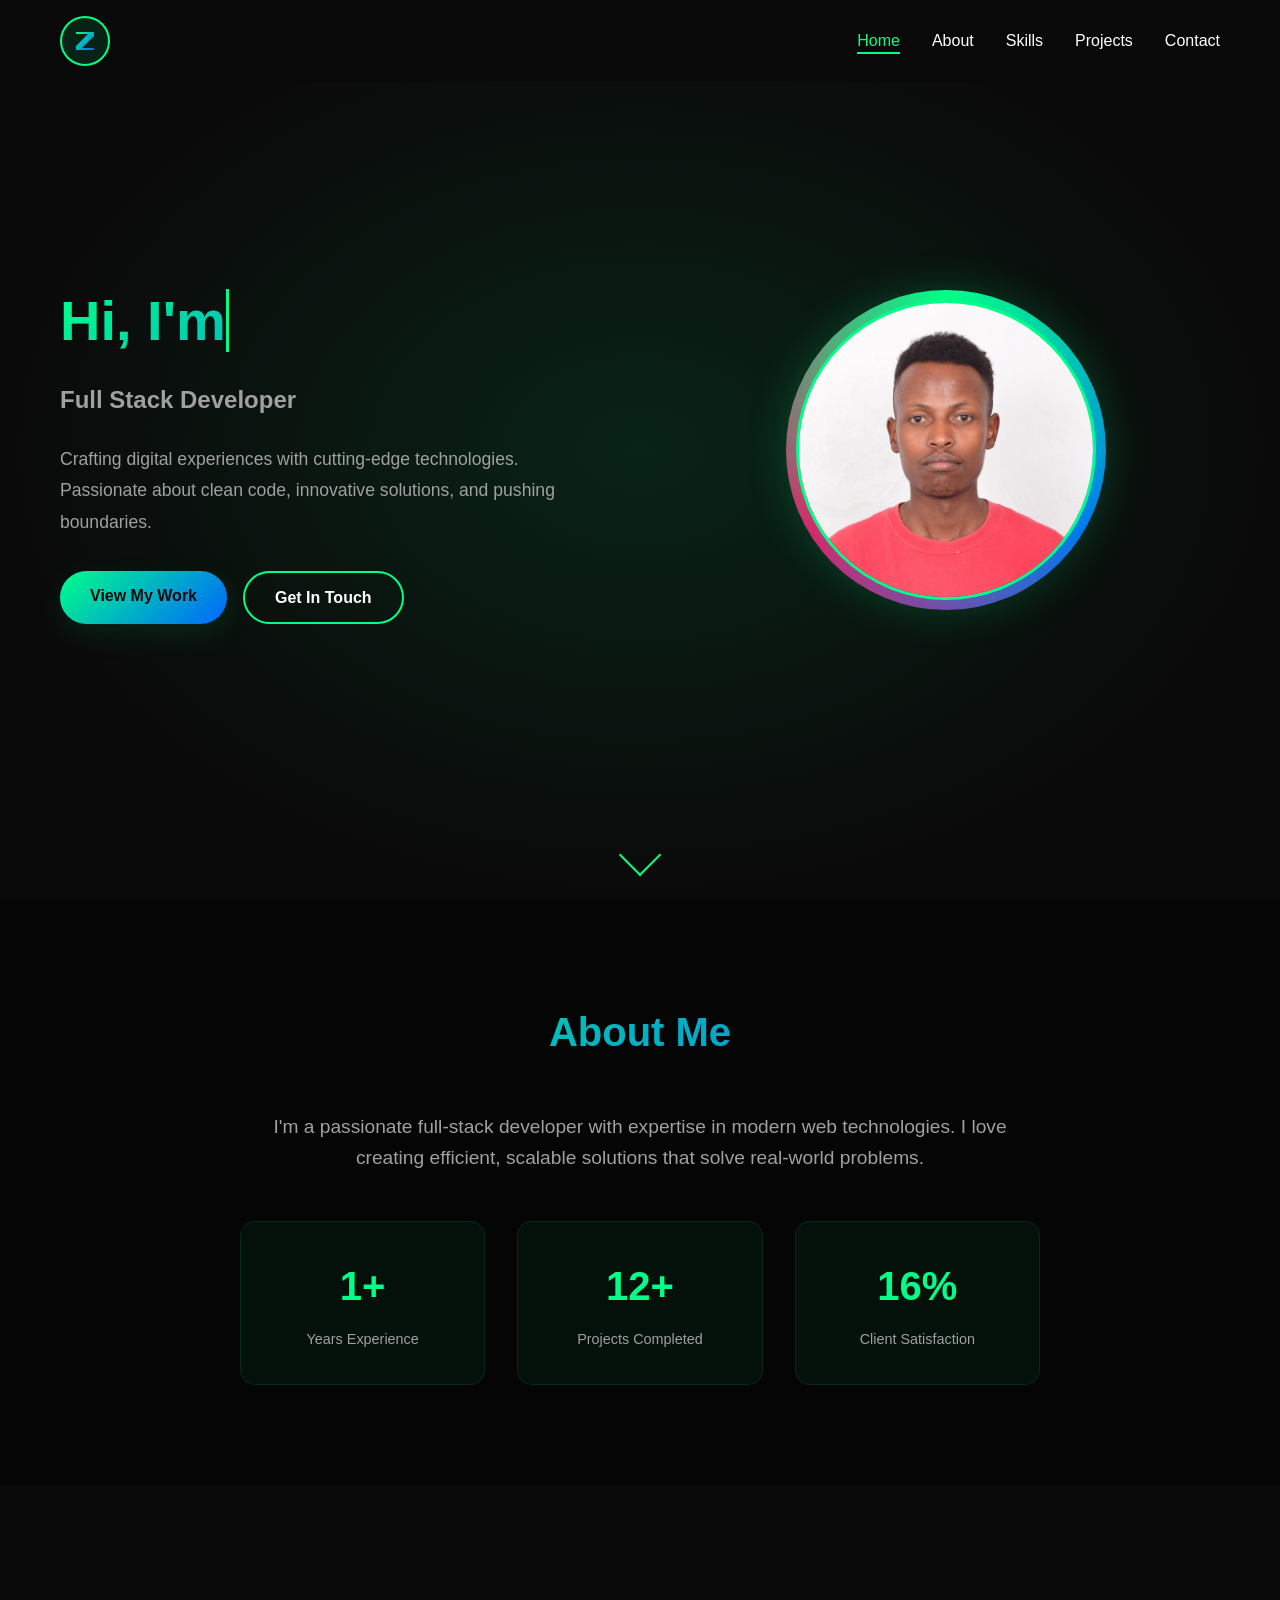
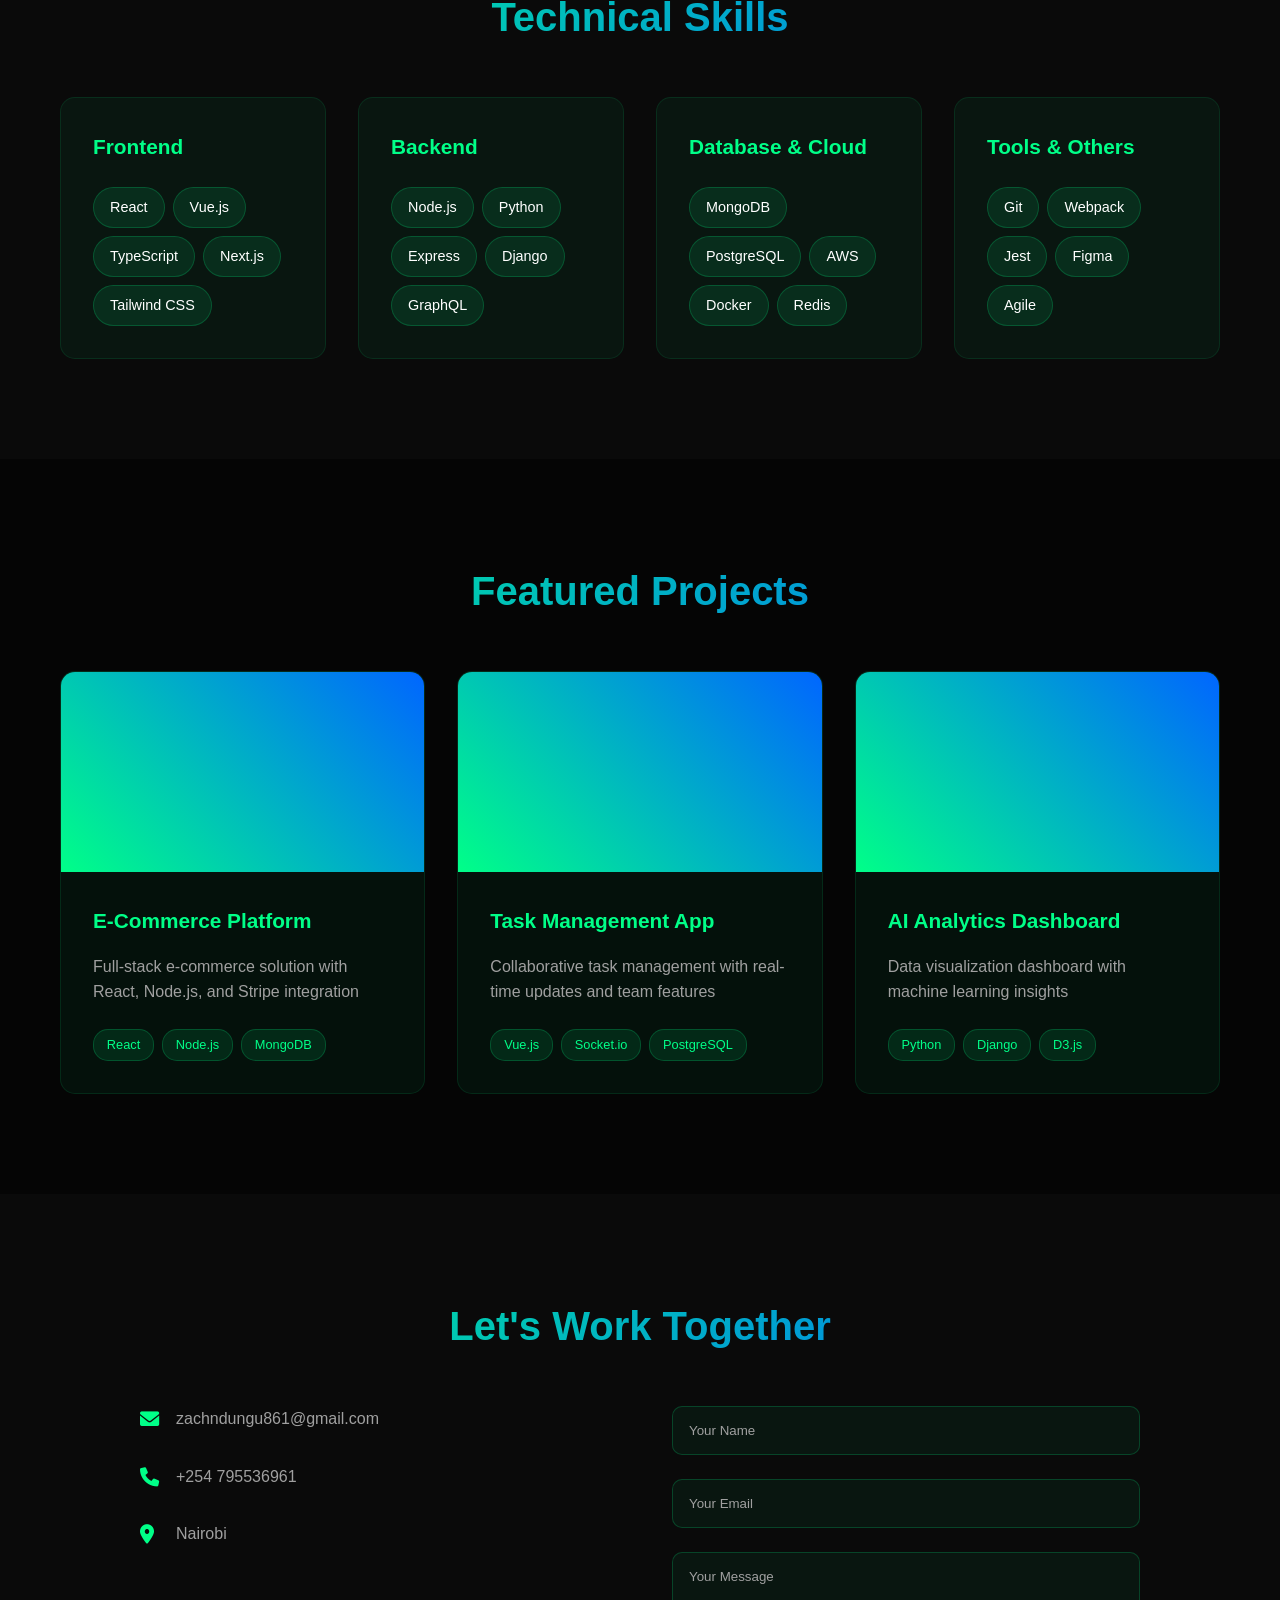
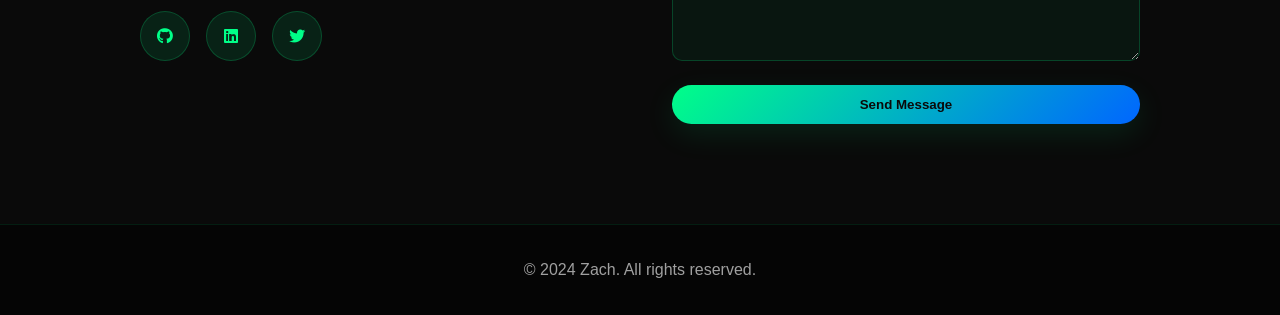
==== index.html @ 0004f761 "modified files" ====
<!DOCTYPE html>
<html lang="en">
<head>
    <meta charset="UTF-8">
    <meta name="viewport" content="width=device-width, initial-scale=1.0">
    <title>Zach - Full Stack Developer</title>
    <link rel="stylesheet" href="style.css">
    <link href="https://cdnjs.cloudflare.com/ajax/libs/font-awesome/6.0.0/css/all.min.css" rel="stylesheet">
</head>
<body>
    <nav class="navbar">
        <div class="nav-container">
            <div class="nav-logo">
                <div class="z-logo">
                    <svg width="24" height="24" viewBox="0 0 24 24" fill="none">
                        <path d="M3 3h18v4L9 19h12v2H3v-4l12-12H3V3z" fill="url(#gradient)"/>
                        <defs>
                            <linearGradient id="gradient" x1="0%" y1="0%" x2="100%" y2="100%">
                                <stop offset="0%" stop-color="#00ff88"/>
                                <stop offset="100%" stop-color="#0066ff"/>
                            </linearGradient>
                        </defs>
                    </svg>
                </div>
            </div>
            <ul class="nav-menu">
                <li><a href="#home" class="nav-link">Home</a></li>
                <li><a href="#about" class="nav-link">About</a></li>
                <li><a href="#skills" class="nav-link">Skills</a></li>
                <li><a href="#projects" class="nav-link">Projects</a></li>
                <li><a href="#contact" class="nav-link">Contact</a></li>
            </ul>
            <div class="hamburger">
                <span></span>
                <span></span>
                <span></span>
            </div>
        </div>
    </nav>

    <section id="home" class="hero">
        <div class="hero-container">
            <div class="hero-content">
                <div class="hero-text">
                    <h1 class="hero-title">
                        <span class="typing-text">Hi, I'm Zach</span>
                    </h1>
                    <h2 class="hero-subtitle">Full Stack Developer</h2>
                    <p class="hero-description">
                        Crafting digital experiences with cutting-edge technologies. 
                        Passionate about clean code, innovative solutions, and pushing boundaries.
                    </p>
                    <div class="hero-buttons">
                        <a href="#projects" class="btn btn-primary">View My Work</a>
                        <a href="#contact" class="btn btn-secondary">Get In Touch</a>
                    </div>
                </div>
                <div class="hero-image">
                    <div class="image-container">
                        <img src="45606bc1-32b1-4fbd-8a20-4f6b3a2e52c5.jpeg" alt="Zach - Developer" class="profile-img">
                        <div class="image-overlay"></div>
                    </div>
                </div>
            </div>
        </div>
        <div class="scroll-indicator">
            <div class="scroll-arrow"></div>
        </div>
    </section>

    <section id="about" class="about">
        <div class="container">
            <h2 class="section-title">About Me</h2>
            <div class="about-content">
                <div class="about-text">
                    <p>I'm a passionate full-stack developer with expertise in modern web technologies. I love creating efficient, scalable solutions that solve real-world problems.</p>
                    <div class="stats">
                        <div class="stat">
                            <span class="stat-number">3+</span>
                            <span class="stat-label">Years Experience</span>
                        </div>
                        <div class="stat">
                            <span class="stat-number">50+</span>
                            <span class="stat-label">Projects Completed</span>
                        </div>
                        <div class="stat">
                            <span class="stat-number">100%</span>
                            <span class="stat-label">Client Satisfaction</span>
                        </div>
                    </div>
                </div>
            </div>
        </div>
    </section>

    <section id="skills" class="skills">
        <div class="container">
            <h2 class="section-title">Technical Skills</h2>
            <div class="skills-grid">
                <div class="skill-category">
                    <h3>Frontend</h3>
                    <div class="skill-items">
                        <span class="skill-item">React</span>
                        <span class="skill-item">Vue.js</span>
                        <span class="skill-item">TypeScript</span>
                        <span class="skill-item">Next.js</span>
                        <span class="skill-item">Tailwind CSS</span>
                    </div>
                </div>
                <div class="skill-category">
                    <h3>Backend</h3>
                    <div class="skill-items">
                        <span class="skill-item">Node.js</span>
                        <span class="skill-item">Python</span>
                        <span class="skill-item">Express</span>
                        <span class="skill-item">Django</span>
                        <span class="skill-item">GraphQL</span>
                    </div>
                </div>
                <div class="skill-category">
                    <h3>Database & Cloud</h3>
                    <div class="skill-items">
                        <span class="skill-item">MongoDB</span>
                        <span class="skill-item">PostgreSQL</span>
                        <span class="skill-item">AWS</span>
                        <span class="skill-item">Docker</span>
                        <span class="skill-item">Redis</span>
                    </div>
                </div>
                <div class="skill-category">
                    <h3>Tools & Others</h3>
                    <div class="skill-items">
                        <span class="skill-item">Git</span>
                        <span class="skill-item">Webpack</span>
                        <span class="skill-item">Jest</span>
                        <span class="skill-item">Figma</span>
                        <span class="skill-item">Agile</span>
                    </div>
                </div>
            </div>
        </div>
    </section>

    <section id="projects" class="projects">
        <div class="container">
            <h2 class="section-title">Featured Projects</h2>
            <div class="projects-grid">
                <div class="project-card">
                    <div class="project-image">
                        <div class="project-overlay">
                            <div class="project-links">
                                <a href="#" class="project-link"><i class="fab fa-github"></i></a>
                                <a href="#" class="project-link"><i class="fas fa-external-link-alt"></i></a>
                            </div>
                        </div>
                    </div>
                    <div class="project-content">
                        <h3>E-Commerce Platform</h3>
                        <p>Full-stack e-commerce solution with React, Node.js, and Stripe integration</p>
                        <div class="project-tech">
                            <span>React</span>
                            <span>Node.js</span>
                            <span>MongoDB</span>
                        </div>
                    </div>
                </div>
                <div class="project-card">
                    <div class="project-image">
                        <div class="project-overlay">
                            <div class="project-links">
                                <a href="#" class="project-link"><i class="fab fa-github"></i></a>
                                <a href="#" class="project-link"><i class="fas fa-external-link-alt"></i></a>
                            </div>
                        </div>
                    </div>
                    <div class="project-content">
                        <h3>Task Management App</h3>
                        <p>Collaborative task management with real-time updates and team features</p>
                        <div class="project-tech">
                            <span>Vue.js</span>
                            <span>Socket.io</span>
                            <span>PostgreSQL</span>
                        </div>
                    </div>
                </div>
                <div class="project-card">
                    <div class="project-image">
                        <div class="project-overlay">
                            <div class="project-links">
                                <a href="#" class="project-link"><i class="fab fa-github"></i></a>
                                <a href="#" class="project-link"><i class="fas fa-external-link-alt"></i></a>
                            </div>
                        </div>
                    </div>
                    <div class="project-content">
                        <h3>AI Analytics Dashboard</h3>
                        <p>Data visualization dashboard with machine learning insights</p>
                        <div class="project-tech">
                            <span>Python</span>
                            <span>Django</span>
                            <span>D3.js</span>
                        </div>
                    </div>
                </div>
            </div>
        </div>
    </section>

    <section id="contact" class="contact">
        <div class="container">
            <h2 class="section-title">Let's Work Together</h2>
            <div class="contact-content">
                <div class="contact-info">
                    <div class="contact-item">
                        <i class="fas fa-envelope"></i>
                        <span>zachndungu861@gmail.com</span>
                    </div>
                    <div class="contact-item">
                        <i class="fas fa-phone"></i>
                        <span>+254 795536961</span>
                    </div>
                    <div class="contact-item">
                        <i class="fas fa-map-marker-alt"></i>
                        <span>Nairobi</span>
                    </div>
                    <div class="social-links">
                        <a href="https://github.com/zak-dev-art" class="social-link"><i class="fab fa-github"></i></a>
                        <a href="https://www.linkedin.com/in/zach-ndung-u-24347b2ab/?trk=opento_sprofile_details" class="social-link"><i class="fab fa-linkedin"></i></a>
                        <a href="#" class="social-link"><i class="fab fa-twitter"></i></a>
                    </div>
                </div>
                <form class="contact-form">
                    <input type="text" placeholder="Your Name" required>
                    <input type="email" placeholder="Your Email" required>
                    <textarea placeholder="Your Message" rows="5" required></textarea>
                    <button type="submit" class="btn btn-primary">Send Message</button>
                </form>
            </div>
        </div>
    </section>

    <footer class="footer">
        <div class="container">
            <p>&copy; 2024 Zach. All rights reserved.</p>
        </div>
    </footer>

    <script src="script.js"></script>
</body>
</html>
---- style.css ----
* {
    margin: 0;
    padding: 0;
    box-sizing: border-box;
}

:root {
    --primary-color: #00ff88;
    --secondary-color: #0066ff;
    --accent-color: #ff0066;
    --bg-dark: #0a0a0a;
    --bg-darker: #050505;
    --text-light: #ffffff;
    --text-gray: #a0a0a0;
    --gradient: linear-gradient(135deg, var(--primary-color), var(--secondary-color));
    --shadow: 0 10px 30px rgba(0, 255, 136, 0.1);
}

body {
    font-family: 'Segoe UI', Tahoma, Geneva, Verdana, sans-serif;
    background: var(--bg-dark);
    color: var(--text-light);
    line-height: 1.6;
    overflow-x: hidden;
}

.container {
    max-width: 1200px;
    margin: 0 auto;
    padding: 0 20px;
}

/* Navigation */
.navbar {
    position: fixed;
    top: 0;
    width: 100%;
    background: rgba(10, 10, 10, 0.95);
    backdrop-filter: blur(10px);
    z-index: 1000;
    padding: 1rem 0;
    transition: all 0.3s ease;
}

.nav-container {
    max-width: 1200px;
    margin: 0 auto;
    padding: 0 20px;
    display: flex;
    justify-content: space-between;
    align-items: center;
}

.logo-text {
    font-size: 1.5rem;
    font-weight: bold;
    background: var(--gradient);
    -webkit-background-clip: text;
    -webkit-text-fill-color: transparent;
    background-clip: text;
}

/* Z Logo Design */
.z-logo {
    width: 50px;
    height: 50px;
    position: relative;
    cursor: pointer;
    transition: transform 0.3s ease;
    border: 2px solid var(--primary-color);
    border-radius: 50%;
    display: flex;
    align-items: center;
    justify-content: center;
    background: rgba(0, 255, 136, 0.1);
}

.z-logo:hover {
    transform: scale(1.1);
    box-shadow: 0 0 20px rgba(0, 255, 136, 0.4);
}

@keyframes glow {
    from {
        box-shadow: 0 0 20px rgba(0, 255, 136, 0.3);
    }
    to {
        box-shadow: 0 0 30px rgba(0, 255, 136, 0.6), 0 0 40px rgba(0, 102, 255, 0.3);
    }
}

.nav-menu {
    display: flex;
    list-style: none;
    gap: 2rem;
}

.nav-link {
    color: var(--text-light);
    text-decoration: none;
    transition: color 0.3s ease;
    position: relative;
}

.nav-link:hover {
    color: var(--primary-color);
}

.nav-link::after {
    content: '';
    position: absolute;
    bottom: -5px;
    left: 0;
    width: 0;
    height: 2px;
    background: var(--primary-color);
    transition: width 0.3s ease;
}

.nav-link:hover::after {
    width: 100%;
}

.hamburger {
    display: none;
    flex-direction: column;
    cursor: pointer;
}

.hamburger span {
    width: 25px;
    height: 3px;
    background: var(--text-light);
    margin: 3px 0;
    transition: 0.3s;
}

/* Hero Section */
.hero {
    min-height: 100vh;
    display: flex;
    align-items: center;
    position: relative;
    background: radial-gradient(ellipse at center, rgba(0, 255, 136, 0.1) 0%, transparent 70%);
}

.hero-container {
    max-width: 1200px;
    margin: 0 auto;
    padding: 0 20px;
    width: 100%;
}

.hero-content {
    display: grid;
    grid-template-columns: 1fr 1fr;
    gap: 4rem;
    align-items: center;
}

.hero-title {
    font-size: 3.5rem;
    font-weight: 700;
    margin-bottom: 1rem;
    background: var(--gradient);
    -webkit-background-clip: text;
    -webkit-text-fill-color: transparent;
    background-clip: text;
}

.hero-subtitle {
    font-size: 1.5rem;
    color: var(--text-gray);
    margin-bottom: 1.5rem;
}

.hero-description {
    font-size: 1.1rem;
    color: var(--text-gray);
    margin-bottom: 2rem;
    line-height: 1.8;
}

.hero-buttons {
    display: flex;
    gap: 1rem;
}

.btn {
    padding: 12px 30px;
    border: none;
    border-radius: 50px;
    text-decoration: none;
    font-weight: 600;
    transition: all 0.3s ease;
    cursor: pointer;
    display: inline-block;
}

.btn-primary {
    background: var(--gradient);
    color: var(--bg-dark);
    box-shadow: var(--shadow);
}

.btn-primary:hover {
    transform: translateY(-2px);
    box-shadow: 0 15px 40px rgba(0, 255, 136, 0.2);
}

.btn-secondary {
    background: transparent;
    color: var(--text-light);
    border: 2px solid var(--primary-color);
}

.btn-secondary:hover {
    background: var(--primary-color);
    color: var(--bg-dark);
}

.hero-image {
    display: flex;
    justify-content: center;
}

.image-container {
    position: relative;
    width: 300px;
    height: 300px;
}

.profile-img {
    width: 100%;
    height: 100%;
    border-radius: 50%;
    object-fit: cover;
    border: 3px solid var(--primary-color);
    box-shadow: 0 0 50px rgba(0, 255, 136, 0.3);
    animation: float 6s ease-in-out infinite;
}

.image-overlay {
    position: absolute;
    top: -10px;
    left: -10px;
    right: -10px;
    bottom: -10px;
    border-radius: 50%;
    background: conic-gradient(var(--primary-color), var(--secondary-color), var(--accent-color), var(--primary-color));
    z-index: -1;
    animation: rotate 10s linear infinite;
}

@keyframes float {
    0%, 100% { transform: translateY(0px); }
    50% { transform: translateY(-20px); }
}

@keyframes rotate {
    0% { transform: rotate(0deg); }
    100% { transform: rotate(360deg); }
}

.scroll-indicator {
    position: absolute;
    bottom: 30px;
    left: 50%;
    transform: translateX(-50%);
}

.scroll-arrow {
    width: 30px;
    height: 30px;
    border: 2px solid var(--primary-color);
    border-top: none;
    border-right: none;
    transform: rotate(-45deg);
    animation: bounce 2s infinite;
}

@keyframes bounce {
    0%, 20%, 50%, 80%, 100% { transform: translateY(0) rotate(-45deg); }
    40% { transform: translateY(-10px) rotate(-45deg); }
    60% { transform: translateY(-5px) rotate(-45deg); }
}

/* Sections */
section {
    padding: 100px 0;
}

.section-title {
    font-size: 2.5rem;
    text-align: center;
    margin-bottom: 3rem;
    background: var(--gradient);
    -webkit-background-clip: text;
    -webkit-text-fill-color: transparent;
    background-clip: text;
}

/* About Section */
.about {
    background: var(--bg-darker);
}

.about-text {
    max-width: 800px;
    margin: 0 auto;
    text-align: center;
}

.about-text p {
    font-size: 1.2rem;
    color: var(--text-gray);
    margin-bottom: 3rem;
}

.stats {
    display: grid;
    grid-template-columns: repeat(3, 1fr);
    gap: 2rem;
    margin-top: 3rem;
}

.stat {
    text-align: center;
    padding: 2rem;
    background: rgba(0, 255, 136, 0.05);
    border-radius: 15px;
    border: 1px solid rgba(0, 255, 136, 0.1);
}

.stat-number {
    display: block;
    font-size: 2.5rem;
    font-weight: bold;
    color: var(--primary-color);
    margin-bottom: 0.5rem;
}

.stat-label {
    color: var(--text-gray);
    font-size: 0.9rem;
}

/* Skills Section */
.skills-grid {
    display: grid;
    grid-template-columns: repeat(auto-fit, minmax(250px, 1fr));
    gap: 2rem;
}

.skill-category {
    background: rgba(0, 255, 136, 0.05);
    padding: 2rem;
    border-radius: 15px;
    border: 1px solid rgba(0, 255, 136, 0.1);
    transition: transform 0.3s ease;
}

.skill-category:hover {
    transform: translateY(-5px);
}

.skill-category h3 {
    color: var(--primary-color);
    margin-bottom: 1.5rem;
    font-size: 1.3rem;
}

.skill-items {
    display: flex;
    flex-wrap: wrap;
    gap: 0.5rem;
}

.skill-item {
    background: rgba(0, 255, 136, 0.1);
    color: var(--text-light);
    padding: 0.5rem 1rem;
    border-radius: 25px;
    font-size: 0.9rem;
    border: 1px solid rgba(0, 255, 136, 0.2);
}

/* Projects Section */
.projects {
    background: var(--bg-darker);
}

.projects-grid {
    display: grid;
    grid-template-columns: repeat(auto-fit, minmax(350px, 1fr));
    gap: 2rem;
}

.project-card {
    background: rgba(0, 255, 136, 0.05);
    border-radius: 15px;
    overflow: hidden;
    border: 1px solid rgba(0, 255, 136, 0.1);
    transition: transform 0.3s ease;
}

.project-card:hover {
    transform: translateY(-10px);
}

.project-image {
    height: 200px;
    background: linear-gradient(45deg, var(--primary-color), var(--secondary-color));
    position: relative;
    overflow: hidden;
}

.project-overlay {
    position: absolute;
    top: 0;
    left: 0;
    right: 0;
    bottom: 0;
    background: rgba(0, 0, 0, 0.8);
    display: flex;
    align-items: center;
    justify-content: center;
    opacity: 0;
    transition: opacity 0.3s ease;
}

.project-card:hover .project-overlay {
    opacity: 1;
}

.project-links {
    display: flex;
    gap: 1rem;
}

.project-link {
    width: 50px;
    height: 50px;
    background: var(--primary-color);
    color: var(--bg-dark);
    display: flex;
    align-items: center;
    justify-content: center;
    border-radius: 50%;
    text-decoration: none;
    transition: transform 0.3s ease;
}

.project-link:hover {
    transform: scale(1.1);
}

.project-content {
    padding: 2rem;
}

.project-content h3 {
    color: var(--primary-color);
    margin-bottom: 1rem;
    font-size: 1.3rem;
}

.project-content p {
    color: var(--text-gray);
    margin-bottom: 1.5rem;
}

.project-tech {
    display: flex;
    flex-wrap: wrap;
    gap: 0.5rem;
}

.project-tech span {
    background: rgba(0, 255, 136, 0.1);
    color: var(--primary-color);
    padding: 0.3rem 0.8rem;
    border-radius: 15px;
    font-size: 0.8rem;
    border: 1px solid rgba(0, 255, 136, 0.2);
}

/* Contact Section */
.contact-content {
    display: grid;
    grid-template-columns: 1fr 1fr;
    gap: 4rem;
    max-width: 1000px;
    margin: 0 auto;
}

.contact-info {
    display: flex;
    flex-direction: column;
    gap: 2rem;
}

.contact-item {
    display: flex;
    align-items: center;
    gap: 1rem;
    color: var(--text-gray);
}

.contact-item i {
    color: var(--primary-color);
    font-size: 1.2rem;
    width: 20px;
}

.social-links {
    display: flex;
    gap: 1rem;
    margin-top: 2rem;
}

.social-link {
    width: 50px;
    height: 50px;
    background: rgba(0, 255, 136, 0.1);
    color: var(--primary-color);
    display: flex;
    align-items: center;
    justify-content: center;
    border-radius: 50%;
    text-decoration: none;
    border: 1px solid rgba(0, 255, 136, 0.2);
    transition: all 0.3s ease;
}

.social-link:hover {
    background: var(--primary-color);
    color: var(--bg-dark);
    transform: translateY(-3px);
}

.contact-form {
    display: flex;
    flex-direction: column;
    gap: 1.5rem;
}

.contact-form input,
.contact-form textarea {
    background: rgba(0, 255, 136, 0.05);
    border: 1px solid rgba(0, 255, 136, 0.2);
    border-radius: 10px;
    padding: 1rem;
    color: var(--text-light);
    font-family: inherit;
    resize: vertical;
}

.contact-form input:focus,
.contact-form textarea:focus {
    outline: none;
    border-color: var(--primary-color);
    box-shadow: 0 0 10px rgba(0, 255, 136, 0.2);
}

.contact-form input::placeholder,
.contact-form textarea::placeholder {
    color: var(--text-gray);
}

/* Footer */
.footer {
    background: var(--bg-darker);
    padding: 2rem 0;
    text-align: center;
    color: var(--text-gray);
    border-top: 1px solid rgba(0, 255, 136, 0.1);
}

/* Responsive Design */
@media (max-width: 768px) {
    .hamburger {
        display: flex;
    }
    
    .nav-menu {
        position: fixed;
        left: -100%;
        top: 70px;
        flex-direction: column;
        background: var(--bg-dark);
        width: 100%;
        text-align: center;
        transition: 0.3s;
        padding: 2rem 0;
    }
    
    .nav-menu.active {
        left: 0;
    }
    
    .hero-content {
        grid-template-columns: 1fr;
        text-align: center;
        gap: 2rem;
    }
    
    .hero-title {
        font-size: 2.5rem;
    }
    
    .stats {
        grid-template-columns: 1fr;
    }
    
    .skills-grid {
        grid-template-columns: 1fr;
    }
    
    .projects-grid {
        grid-template-columns: 1fr;
    }
    
    .contact-content {
        grid-template-columns: 1fr;
        gap: 2rem;
    }
    
    .hero-buttons {
        flex-direction: column;
        align-items: center;
    }
}

@media (max-width: 480px) {
    .hero-title {
        font-size: 2rem;
    }
    
    .section-title {
        font-size: 2rem;
    }
    
    .image-container {
        width: 250px;
        height: 250px;
    }
}
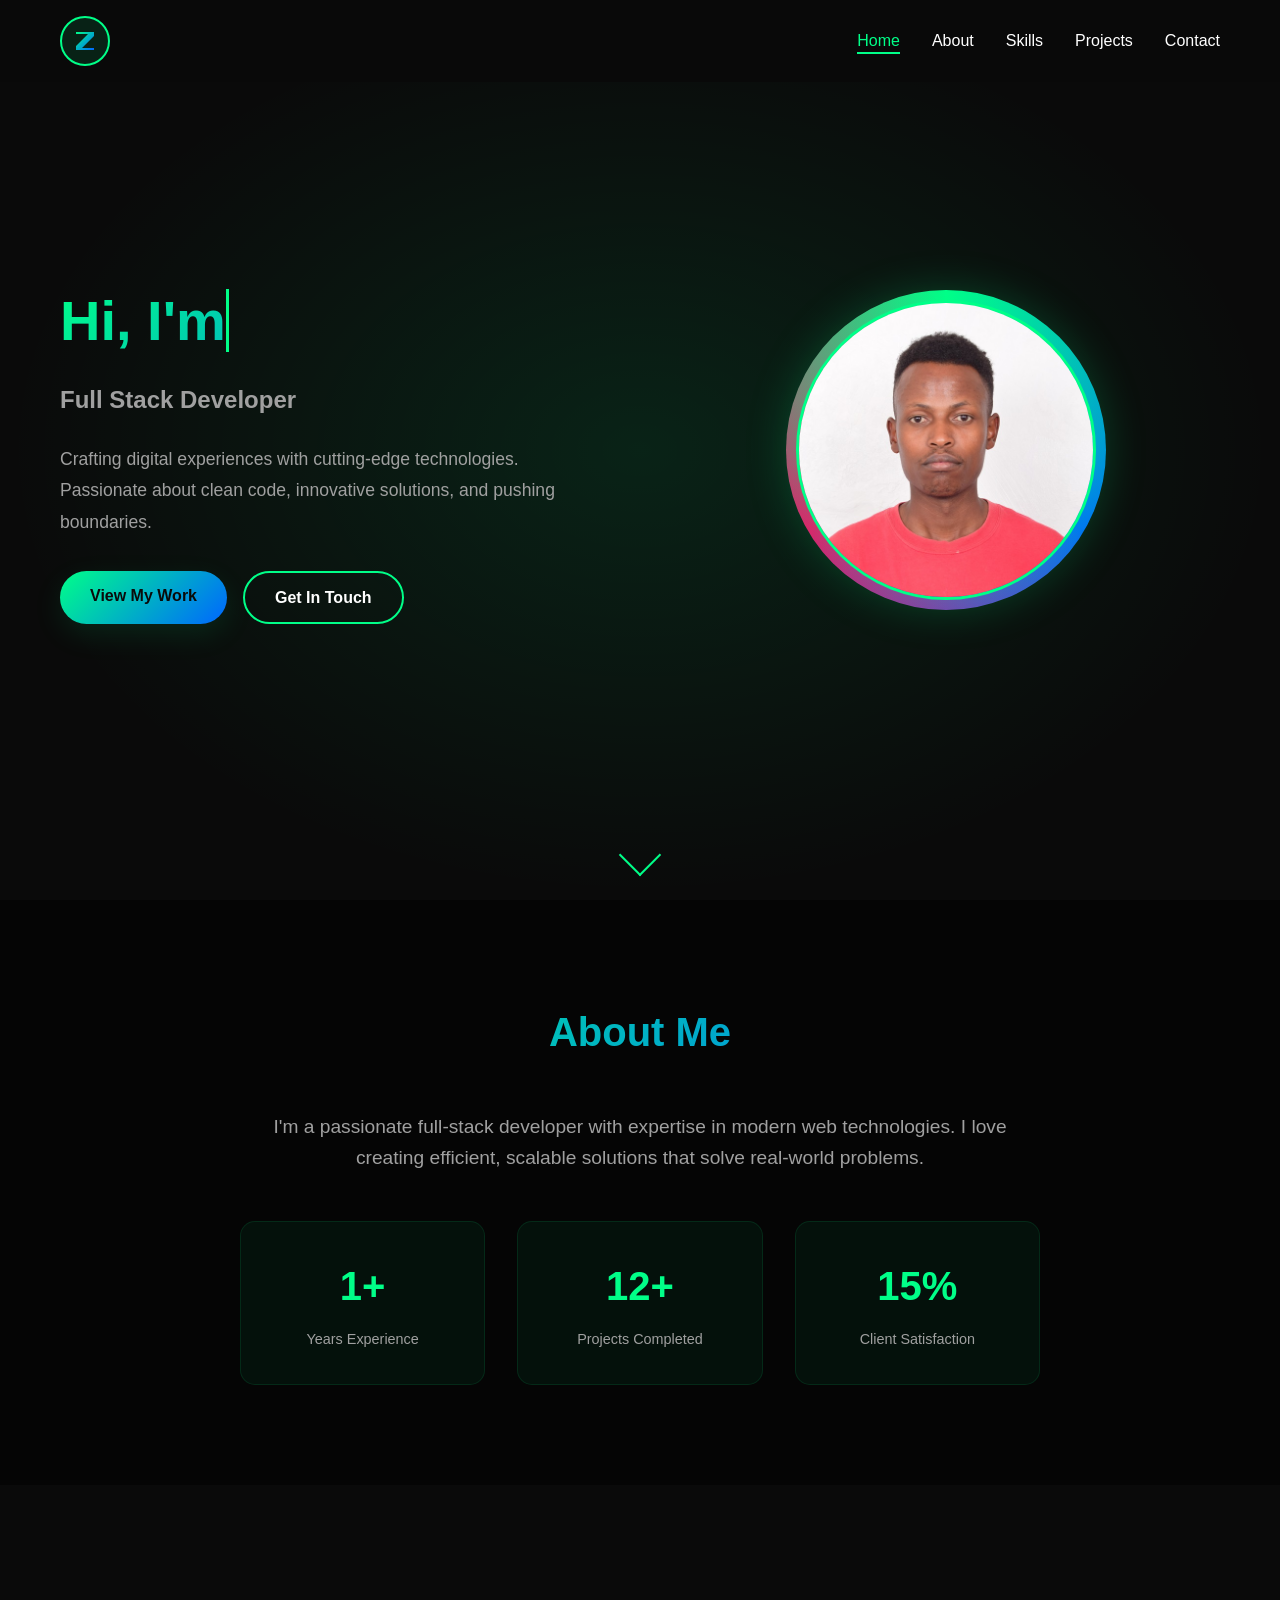
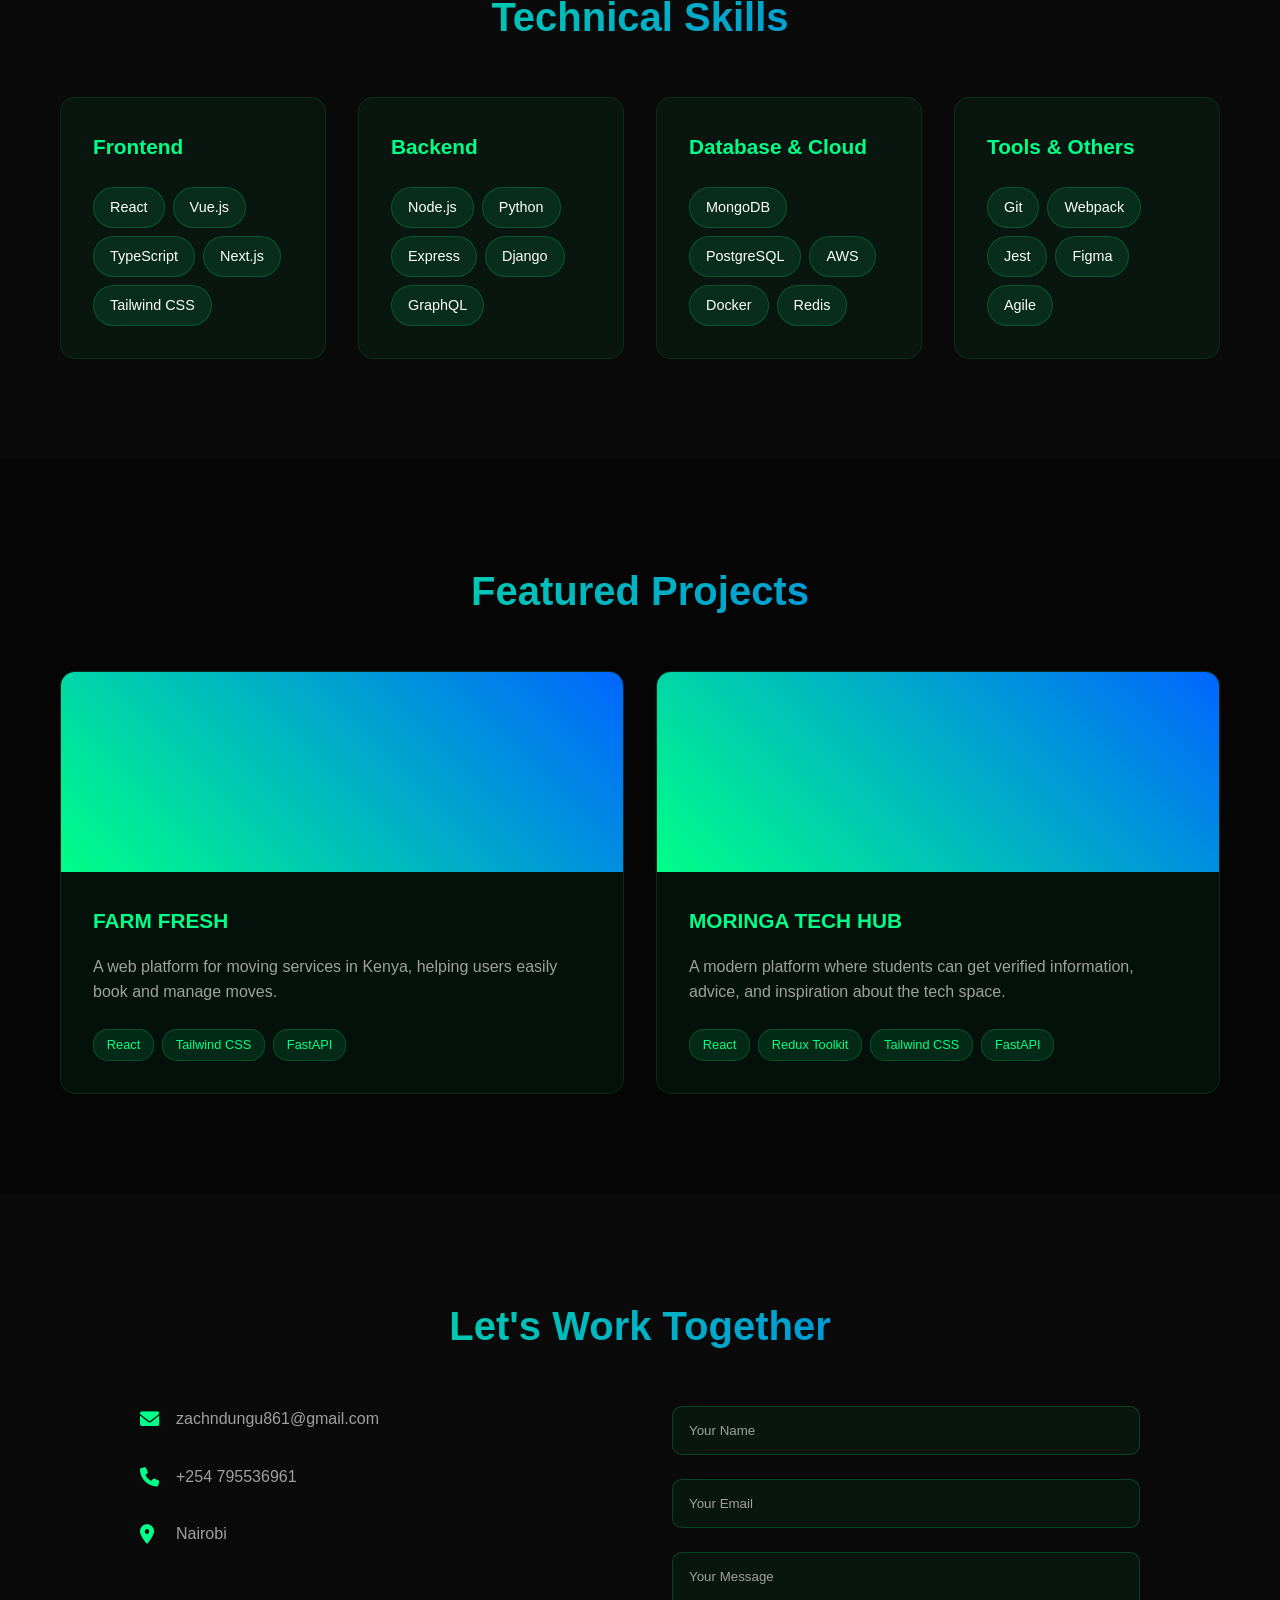
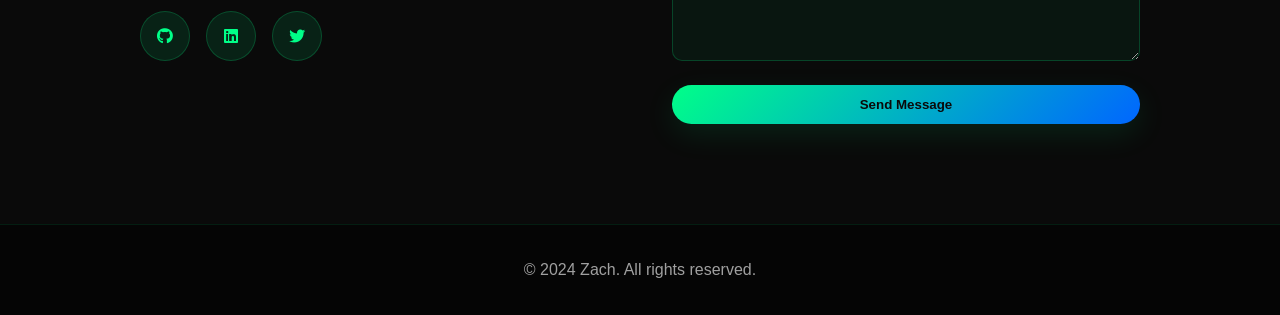
==== commit 2bc6579e: "Update portfolio: Add custom Z logo, real projects, and contact form" ====
--- a/index.html
+++ b/index.html
@@ -149,18 +149,18 @@
                     <div class="project-image">
                         <div class="project-overlay">
                             <div class="project-links">
-                                <a href="#" class="project-link"><i class="fab fa-github"></i></a>
+                                <a href="https://github.com/zak-dev-art" class="project-link"><i class="fab fa-github"></i></a>
                                 <a href="#" class="project-link"><i class="fas fa-external-link-alt"></i></a>
                             </div>
                         </div>
                     </div>
                     <div class="project-content">
-                        <h3>E-Commerce Platform</h3>
-                        <p>Full-stack e-commerce solution with React, Node.js, and Stripe integration</p>
+                        <h3>FARM FRESH</h3>
+                        <p>A web platform for moving services in Kenya, helping users easily book and manage moves.</p>
                         <div class="project-tech">
                             <span>React</span>
-                            <span>Node.js</span>
-                            <span>MongoDB</span>
+                            <span>Tailwind CSS</span>
+                            <span>FastAPI</span>
                         </div>
                     </div>
                 </div>
@@ -168,37 +168,19 @@
                     <div class="project-image">
                         <div class="project-overlay">
                             <div class="project-links">
-                                <a href="#" class="project-link"><i class="fab fa-github"></i></a>
+                                <a href="https://github.com/zak-dev-art" class="project-link"><i class="fab fa-github"></i></a>
                                 <a href="#" class="project-link"><i class="fas fa-external-link-alt"></i></a>
                             </div>
                         </div>
                     </div>
                     <div class="project-content">
-                        <h3>Task Management App</h3>
-                        <p>Collaborative task management with real-time updates and team features</p>
+                        <h3>MORINGA TECH HUB</h3>
+                        <p>A modern platform where students can get verified information, advice, and inspiration about the tech space.</p>
                         <div class="project-tech">
-                            <span>Vue.js</span>
-                            <span>Socket.io</span>
-                            <span>PostgreSQL</span>
-                        </div>
-                    </div>
-                </div>
-                <div class="project-card">
-                    <div class="project-image">
-                        <div class="project-overlay">
-                            <div class="project-links">
-                                <a href="#" class="project-link"><i class="fab fa-github"></i></a>
-                                <a href="#" class="project-link"><i class="fas fa-external-link-alt"></i></a>
-                            </div>
-                        </div>
-                    </div>
-                    <div class="project-content">
-                        <h3>AI Analytics Dashboard</h3>
-                        <p>Data visualization dashboard with machine learning insights</p>
-                        <div class="project-tech">
-                            <span>Python</span>
-                            <span>Django</span>
-                            <span>D3.js</span>
+                            <span>React</span>
+                            <span>Redux Toolkit</span>
+                            <span>Tailwind CSS</span>
+                            <span>FastAPI</span>
                         </div>
                     </div>
                 </div>
@@ -229,10 +211,10 @@
                         <a href="#" class="social-link"><i class="fab fa-twitter"></i></a>
                     </div>
                 </div>
-                <form class="contact-form">
-                    <input type="text" placeholder="Your Name" required>
-                    <input type="email" placeholder="Your Email" required>
-                    <textarea placeholder="Your Message" rows="5" required></textarea>
+                <form class="contact-form" action="mailto:zachndungu861@gmail.com" method="post" enctype="text/plain">
+                    <input type="text" name="name" placeholder="Your Name" required>
+                    <input type="email" name="email" placeholder="Your Email" required>
+                    <textarea name="message" placeholder="Your Message" rows="5" required></textarea>
                     <button type="submit" class="btn btn-primary">Send Message</button>
                 </form>
             </div>
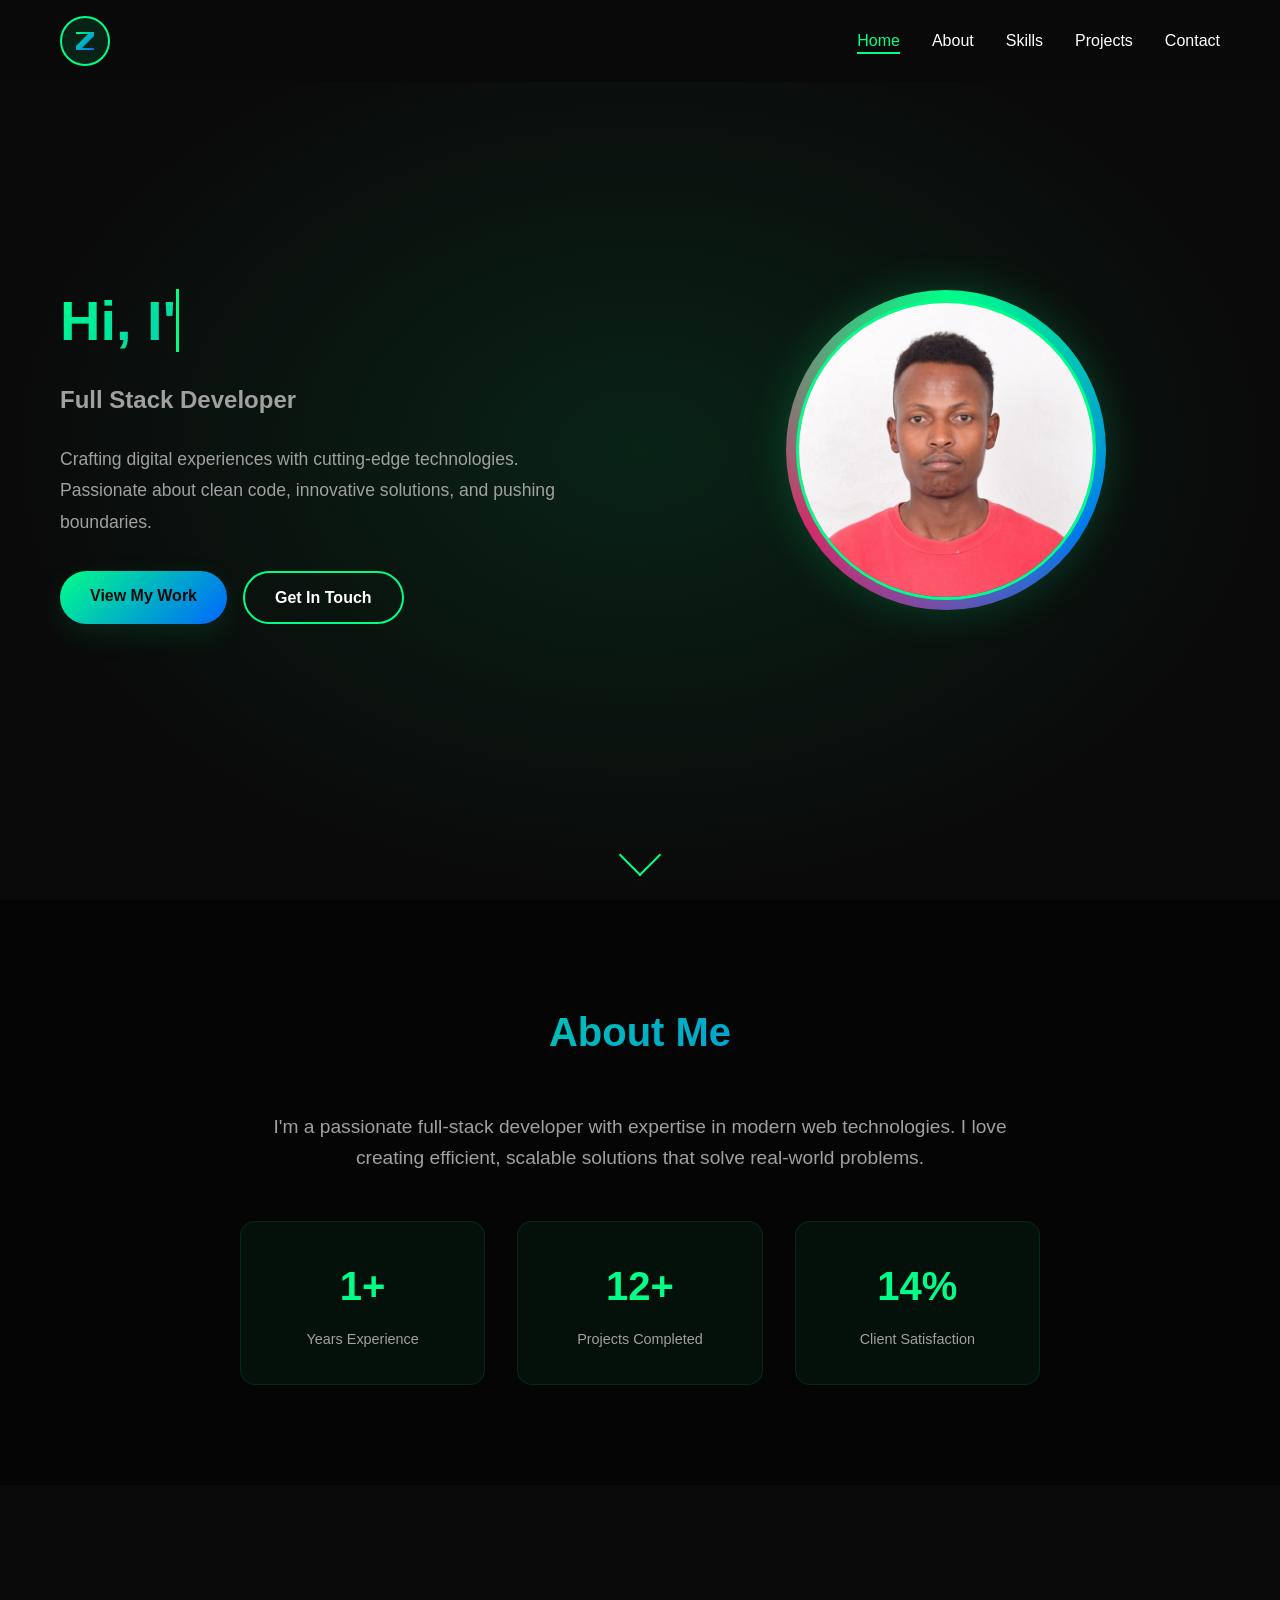
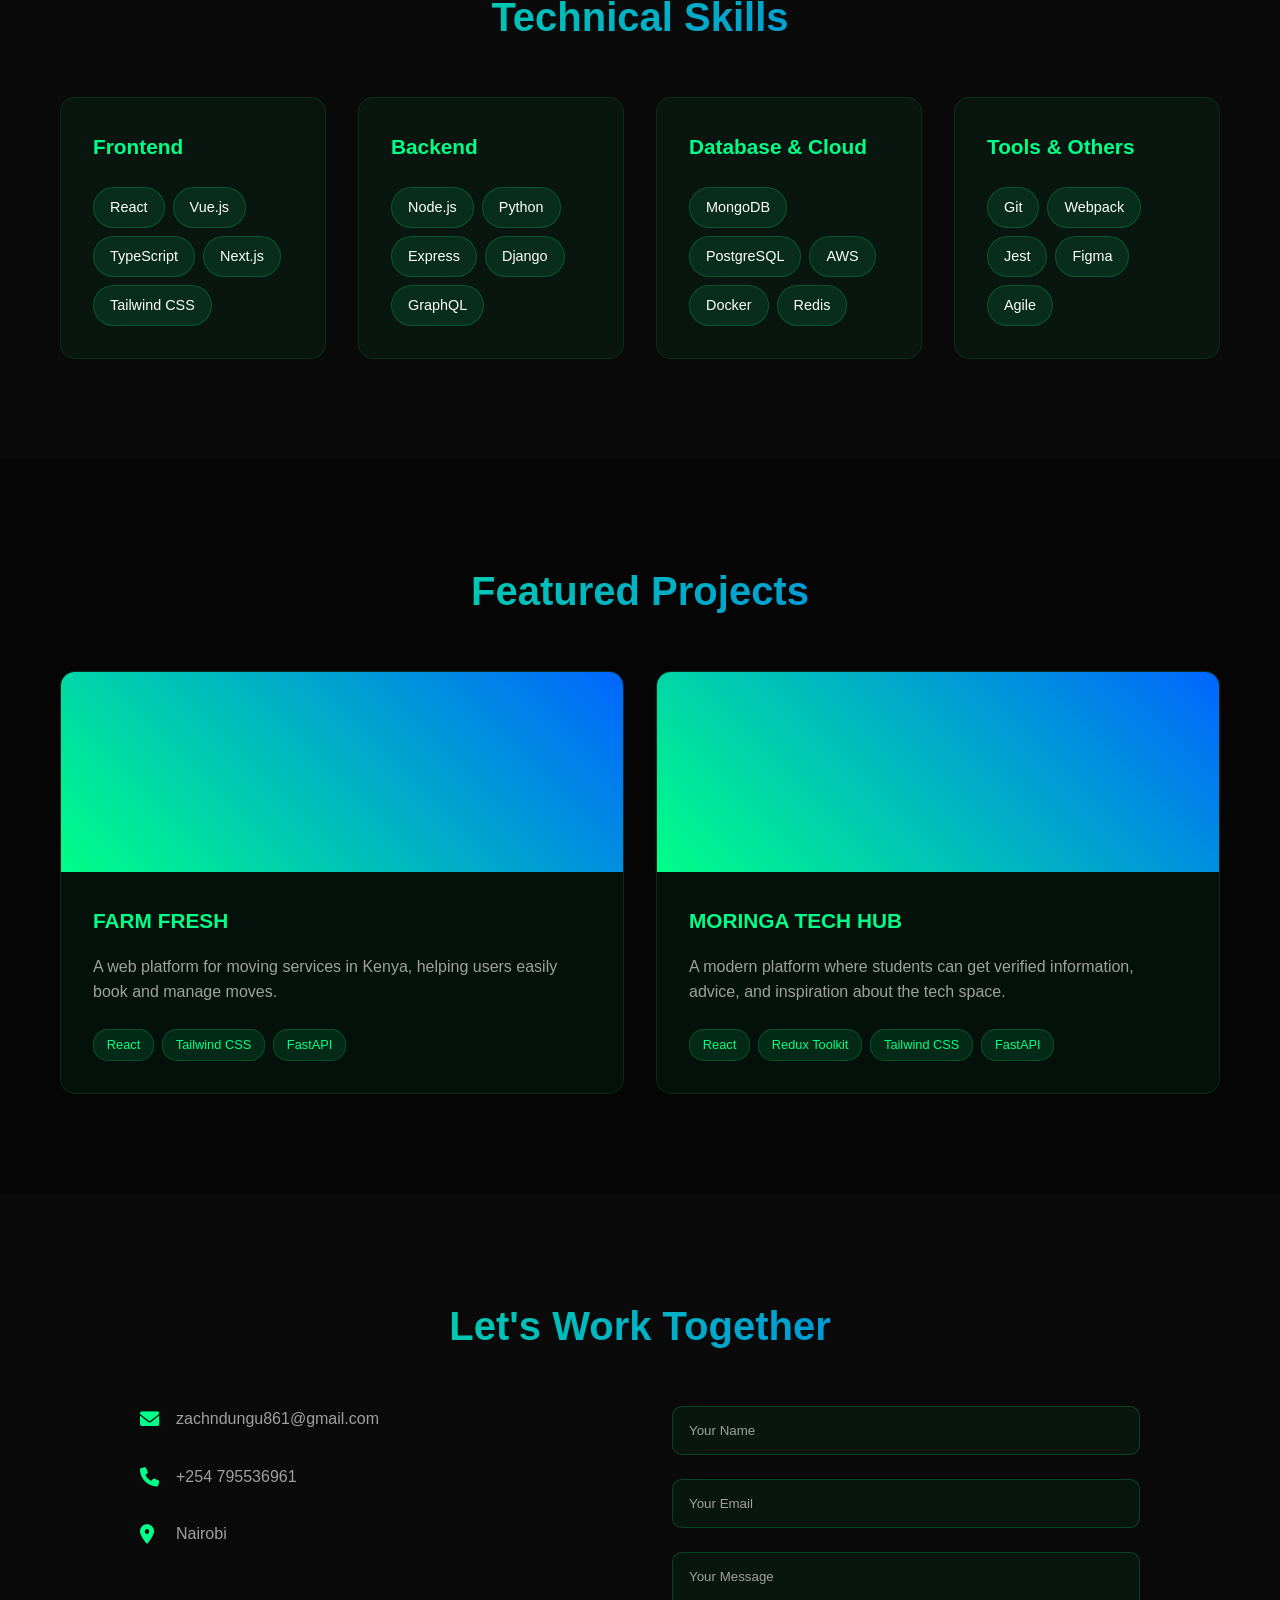
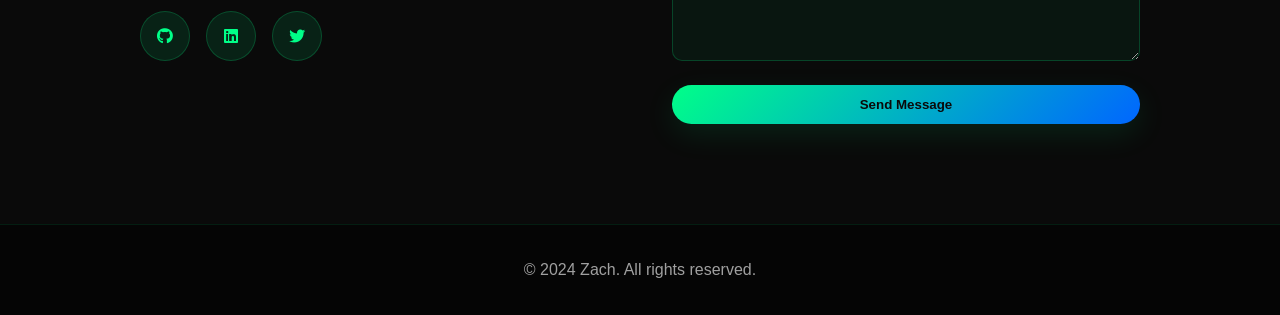
==== commit 5a4f3094: "Add live demo links for projects" ====
--- a/index.html
+++ b/index.html
@@ -149,8 +149,8 @@
                     <div class="project-image">
                         <div class="project-overlay">
                             <div class="project-links">
-                                <a href="https://github.com/zak-dev-art" class="project-link"><i class="fab fa-github"></i></a>
-                                <a href="#" class="project-link"><i class="fas fa-external-link-alt"></i></a>
+                                <a href="https://github.com/zak-dev-art" class="project-link" target="_blank" rel="noopener noreferrer"><i class="fab fa-github"></i></a>
+                                <a href="https://fresh-movers-kenya.vercel.app/" class="project-link" target="_blank" rel="noopener noreferrer"><i class="fas fa-external-link-alt"></i></a>
                             </div>
                         </div>
                     </div>
@@ -168,8 +168,8 @@
                     <div class="project-image">
                         <div class="project-overlay">
                             <div class="project-links">
-                                <a href="https://github.com/zak-dev-art" class="project-link"><i class="fab fa-github"></i></a>
-                                <a href="#" class="project-link"><i class="fas fa-external-link-alt"></i></a>
+                                <a href="https://github.com/zak-dev-art" class="project-link" target="_blank" rel="noopener noreferrer"><i class="fab fa-github"></i></a>
+                                <a href="https://moringa-tech-hub-kappa.vercel.app/" class="project-link" target="_blank" rel="noopener noreferrer"><i class="fas fa-external-link-alt"></i></a>
                             </div>
                         </div>
                     </div>
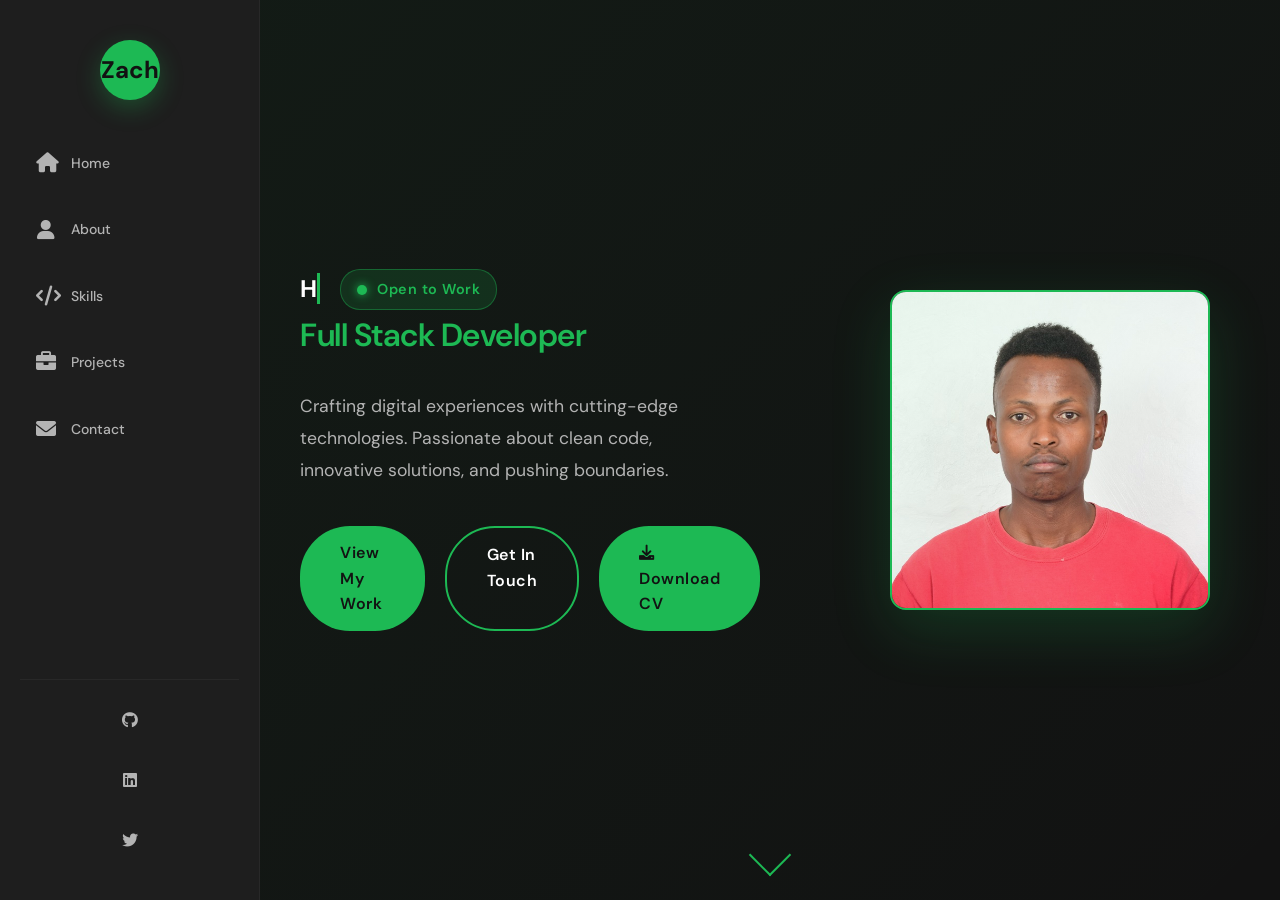
==== commit 98a75e98: "modified files" ====
--- a/index.html
+++ b/index.html
@@ -6,45 +6,52 @@
     <title>Zach - Full Stack Developer</title>
     <link rel="stylesheet" href="style.css">
     <link href="https://cdnjs.cloudflare.com/ajax/libs/font-awesome/6.0.0/css/all.min.css" rel="stylesheet">
+    <link href="https://fonts.googleapis.com/css2?family=DM+Sans:wght@400;500;700&display=swap" rel="stylesheet">
 </head>
 <body>
-    <nav class="navbar">
-        <div class="nav-container">
-            <div class="nav-logo">
-                <div class="z-logo">
-                    <svg width="24" height="24" viewBox="0 0 24 24" fill="none">
-                        <path d="M3 3h18v4L9 19h12v2H3v-4l12-12H3V3z" fill="url(#gradient)"/>
-                        <defs>
-                            <linearGradient id="gradient" x1="0%" y1="0%" x2="100%" y2="100%">
-                                <stop offset="0%" stop-color="#00ff88"/>
-                                <stop offset="100%" stop-color="#0066ff"/>
-                            </linearGradient>
-                        </defs>
-                    </svg>
-                </div>
-            </div>
-            <ul class="nav-menu">
-                <li><a href="#home" class="nav-link">Home</a></li>
-                <li><a href="#about" class="nav-link">About</a></li>
-                <li><a href="#skills" class="nav-link">Skills</a></li>
-                <li><a href="#projects" class="nav-link">Projects</a></li>
-                <li><a href="#contact" class="nav-link">Contact</a></li>
-            </ul>
-            <div class="hamburger">
-                <span></span>
-                <span></span>
-                <span></span>
-            </div>
-        </div>
-    </nav>
+    <aside class="sidebar">
+        <div class="sidebar-content">
+            <div class="sidebar-logo">
+                <div class="logo-circle">Zach</div>
+            </div>
+            <nav class="sidebar-nav">
+                <ul class="nav-menu">
+                    <li><a href="#home" class="nav-link"><i class="fas fa-home"></i><span>Home</span></a></li>
+                    <li><a href="#about" class="nav-link"><i class="fas fa-user"></i><span>About</span></a></li>
+                    <li><a href="#skills" class="nav-link"><i class="fas fa-code"></i><span>Skills</span></a></li>
+                    <li><a href="#projects" class="nav-link"><i class="fas fa-briefcase"></i><span>Projects</span></a></li>
+                    <li><a href="#contact" class="nav-link"><i class="fas fa-envelope"></i><span>Contact</span></a></li>
+                </ul>
+            </nav>
+        </div>
+        <div class="sidebar-footer">
+            <a href="https://github.com/zak-dev-art" class="sidebar-social" target="_blank" rel="noopener noreferrer"><i class="fab fa-github"></i></a>
+            <a href="https://www.linkedin.com/in/zach-ndung-u-24347b2ab/?trk=opento_sprofile_details" class="sidebar-social" target="_blank" rel="noopener noreferrer"><i class="fab fa-linkedin"></i></a>
+            <a href="#" class="sidebar-social"><i class="fab fa-twitter"></i></a>
+        </div>
+    </aside>
+
+    <button class="mobile-hamburger">
+        <span></span>
+        <span></span>
+        <span></span>
+    </button>
+
+    <main class="main-content">
 
     <section id="home" class="hero">
         <div class="hero-container">
             <div class="hero-content">
                 <div class="hero-text">
-                    <h1 class="hero-title">
-                        <span class="typing-text">Hi, I'm Zach</span>
-                    </h1>
+                    <div class="hero-header">
+                        <h1 class="hero-title">
+                            <span class="typing-text">Hi, I'm Zach</span>
+                        </h1>
+                        <div class="open-to-work-badge" id="openToWorkBadge" title="Available for full-time and contract roles — based in Nairobi, Kenya">
+                            <span class="pulse-dot"></span>
+                            <span class="badge-text">Open to Work</span>
+                        </div>
+                    </div>
                     <h2 class="hero-subtitle">Full Stack Developer</h2>
                     <p class="hero-description">
                         Crafting digital experiences with cutting-edge technologies. 
@@ -53,6 +60,9 @@
                     <div class="hero-buttons">
                         <a href="#projects" class="btn btn-primary">View My Work</a>
                         <a href="#contact" class="btn btn-secondary">Get In Touch</a>
+                        <a href="./cv.pdf" download class="btn btn-download">
+                            <i class="fas fa-download"></i> Download CV
+                        </a>
                     </div>
                 </div>
                 <div class="hero-image">
@@ -145,9 +155,16 @@
         <div class="container">
             <h2 class="section-title">Featured Projects</h2>
             <div class="projects-grid">
-                <div class="project-card">
+                <div class="project-card" data-project-id="farm-fresh">
                     <div class="project-image">
+                        <img class="project-static" src="https://via.placeholder.com/400x220?text=Farm+Fresh+Preview" alt="Farm Fresh - Static" loading="lazy">
+                        <video class="project-preview" data-src="farm-fresh-preview.mp4" muted playsinline style="display:none;"></video>
+                        <div class="preview-label">Preview</div>
                         <div class="project-overlay">
+                            <div class="project-preview-footer">
+                                <h4>Farm Fresh</h4>
+                                <a href="farm-fresh-case-study.html" class="btn btn-sm" style="font-size: 0.85rem; padding: 10px 20px;">Live Demo</a>
+                            </div>
                             <div class="project-links">
                                 <a href="https://github.com/zak-dev-art" class="project-link" target="_blank" rel="noopener noreferrer"><i class="fab fa-github"></i></a>
                                 <a href="https://fresh-movers-kenya.vercel.app/" class="project-link" target="_blank" rel="noopener noreferrer"><i class="fas fa-external-link-alt"></i></a>
@@ -162,11 +179,19 @@
                             <span>Tailwind CSS</span>
                             <span>FastAPI</span>
                         </div>
-                    </div>
-                </div>
-                <div class="project-card">
+                        <a href="farm-fresh-case-study.html" class="btn btn-case-study">View Case Study</a>
+                    </div>
+                </div>
+                <div class="project-card" data-project-id="moringa-tech">
                     <div class="project-image">
+                        <img class="project-static" src="https://via.placeholder.com/400x220?text=Moringa+Tech+Hub" alt="Moringa Tech Hub - Static" loading="lazy">
+                        <video class="project-preview" data-src="moringa-preview.mp4" muted playsinline style="display:none;"></video>
+                        <div class="preview-label">Preview</div>
                         <div class="project-overlay">
+                            <div class="project-preview-footer">
+                                <h4>Moringa Tech Hub</h4>
+                                <a href="moringa-case-study.html" class="btn btn-sm" style="font-size: 0.85rem; padding: 10px 20px;">Live Demo</a>
+                            </div>
                             <div class="project-links">
                                 <a href="https://github.com/zak-dev-art" class="project-link" target="_blank" rel="noopener noreferrer"><i class="fab fa-github"></i></a>
                                 <a href="https://moringa-tech-hub-kappa.vercel.app/" class="project-link" target="_blank" rel="noopener noreferrer"><i class="fas fa-external-link-alt"></i></a>
@@ -182,6 +207,7 @@
                             <span>Tailwind CSS</span>
                             <span>FastAPI</span>
                         </div>
+                        <a href="moringa-case-study.html" class="btn btn-case-study">View Case Study</a>
                     </div>
                 </div>
             </div>
@@ -226,6 +252,7 @@
             <p>&copy; 2024 Zach. All rights reserved.</p>
         </div>
     </footer>
+    </main>
 
     <script src="script.js"></script>
 </body>
--- a/style.css
+++ b/style.css
@@ -5,134 +5,227 @@
 }
 
 :root {
-    --primary-color: #00ff88;
-    --secondary-color: #0066ff;
-    --accent-color: #ff0066;
-    --bg-dark: #0a0a0a;
-    --bg-darker: #050505;
-    --text-light: #ffffff;
-    --text-gray: #a0a0a0;
-    --gradient: linear-gradient(135deg, var(--primary-color), var(--secondary-color));
-    --shadow: 0 10px 30px rgba(0, 255, 136, 0.1);
+    /* Spotify colors */
+    --spotify-black: #121212;
+    --spotify-dark-gray: #1E1E1E;
+    --spotify-gray: #282828;
+    --spotify-green: #1DB954;
+    --spotify-light-gray: #B3B3B3;
+    --white: #FFFFFF;
+    
+    /* Used for consistency */
+    --primary: var(--spotify-green);
+    --bg-primary: var(--spotify-black);
+    --bg-secondary: var(--spotify-dark-gray);
+    --bg-tertiary: var(--spotify-gray);
+    --text-primary: var(--white);
+    --text-secondary: var(--spotify-light-gray);
+}
+
+html {
+    scroll-behavior: smooth;
 }
 
 body {
-    font-family: 'Segoe UI', Tahoma, Geneva, Verdana, sans-serif;
-    background: var(--bg-dark);
-    color: var(--text-light);
+    font-family: 'DM Sans', 'Inter', -apple-system, BlinkMacSystemFont, 'Segoe UI', sans-serif;
+    background: var(--bg-primary);
+    color: var(--text-primary);
     line-height: 1.6;
-    overflow-x: hidden;
+    overflow: hidden;
 }
 
 .container {
     max-width: 1200px;
     margin: 0 auto;
-    padding: 0 20px;
-}
-
-/* Navigation */
-.navbar {
+    padding: 0 40px;
+}
+
+/* Sidebar Navigation */
+.sidebar {
     position: fixed;
+    left: 0;
     top: 0;
-    width: 100%;
-    background: rgba(10, 10, 10, 0.95);
-    backdrop-filter: blur(10px);
-    z-index: 1000;
-    padding: 1rem 0;
-    transition: all 0.3s ease;
-}
-
-.nav-container {
-    max-width: 1200px;
-    margin: 0 auto;
-    padding: 0 20px;
-    display: flex;
+    width: 260px;
+    height: 100vh;
+    background: var(--bg-secondary);
+    padding: 40px 20px;
+    display: flex;
+    flex-direction: column;
     justify-content: space-between;
-    align-items: center;
-}
-
-.logo-text {
-    font-size: 1.5rem;
-    font-weight: bold;
-    background: var(--gradient);
-    -webkit-background-clip: text;
-    -webkit-text-fill-color: transparent;
-    background-clip: text;
-}
-
-/* Z Logo Design */
-.z-logo {
-    width: 50px;
-    height: 50px;
+    z-index: 100;
+    border-right: 1px solid var(--bg-tertiary);
+}
+
+.sidebar-content {
+    flex: 1;
+    display: flex;
+    flex-direction: column;
+    gap: 40px;
+}
+
+.sidebar-logo {
+    display: flex;
+    align-items: center;
+    justify-content: center;
+}
+
+.logo-circle {
+    width: 60px;
+    height: 60px;
+    background: var(--primary);
+    border-radius: 50%;
+    display: flex;
+    align-items: center;
+    justify-content: center;
+    font-size: 24px;
+    font-weight: 700;
+    color: var(--bg-primary);
+    cursor: pointer;
+    transition: all 0.3s ease;
+    box-shadow: 0 8px 24px rgba(29, 185, 84, 0.3);
+}
+
+.logo-circle:hover {
+    transform: scale(1.05);
+    box-shadow: 0 12px 32px rgba(29, 185, 84, 0.4);
+}
+
+.sidebar-nav {
+    flex: 1;
+}
+
+.nav-menu {
+    list-style: none;
+    display: flex;
+    flex-direction: column;
+    gap: 20px;
+}
+
+.nav-link {
+    display: flex;
+    align-items: center;
+    gap: 15px;
+    color: var(--text-secondary);
+    text-decoration: none;
+    padding: 12px 16px;
+    border-radius: 8px;
+    transition: all 0.3s ease;
     position: relative;
-    cursor: pointer;
-    transition: transform 0.3s ease;
-    border: 2px solid var(--primary-color);
-    border-radius: 50%;
-    display: flex;
-    align-items: center;
-    justify-content: center;
-    background: rgba(0, 255, 136, 0.1);
-}
-
-.z-logo:hover {
-    transform: scale(1.1);
-    box-shadow: 0 0 20px rgba(0, 255, 136, 0.4);
-}
-
-@keyframes glow {
-    from {
-        box-shadow: 0 0 20px rgba(0, 255, 136, 0.3);
-    }
-    to {
-        box-shadow: 0 0 30px rgba(0, 255, 136, 0.6), 0 0 40px rgba(0, 102, 255, 0.3);
-    }
-}
-
-.nav-menu {
-    display: flex;
-    list-style: none;
-    gap: 2rem;
-}
-
-.nav-link {
-    color: var(--text-light);
-    text-decoration: none;
-    transition: color 0.3s ease;
-    position: relative;
+    font-weight: 500;
+    font-size: 14px;
+}
+
+.nav-link i {
+    font-size: 20px;
+    width: 20px;
+    text-align: center;
 }
 
 .nav-link:hover {
-    color: var(--primary-color);
-}
-
-.nav-link::after {
+    color: var(--text-primary);
+    background: rgba(29, 185, 84, 0.1);
+}
+
+.nav-link.active {
+    color: var(--primary);
+    background: rgba(29, 185, 84, 0.2);
+}
+
+.nav-link.active::before {
     content: '';
     position: absolute;
-    bottom: -5px;
     left: 0;
-    width: 0;
+    top: 0;
+    bottom: 0;
+    width: 4px;
+    background: var(--primary);
+    border-radius: 0 4px 4px 0;
+}
+
+.sidebar-footer {
+    display: flex;
+    flex-direction: column;
+    gap: 20px;
+    align-items: center;
+    padding-top: 20px;
+    border-top: 1px solid var(--bg-tertiary);
+}
+
+.sidebar-social {
+    width: 40px;
+    height: 40px;
+    display: flex;
+    align-items: center;
+    justify-content: center;
+    border-radius: 50%;
+    color: var(--text-secondary);
+    transition: all 0.3s ease;
+    text-decoration: none;
+}
+
+.sidebar-social:hover {
+    background: var(--primary);
+    color: var(--bg-primary);
+    transform: scale(1.1);
+}
+
+.mobile-hamburger {
+    display: none;
+    position: fixed;
+    top: 20px;
+    right: 20px;
+    z-index: 1001;
+    background: none;
+    border: none;
+    cursor: pointer;
+    flex-direction: column;
+    gap: 6px;
+    padding: 10px;
+}
+
+.mobile-hamburger span {
+    width: 24px;
     height: 2px;
-    background: var(--primary-color);
-    transition: width 0.3s ease;
-}
-
-.nav-link:hover::after {
-    width: 100%;
-}
-
-.hamburger {
-    display: none;
-    flex-direction: column;
-    cursor: pointer;
-}
-
-.hamburger span {
-    width: 25px;
-    height: 3px;
-    background: var(--text-light);
-    margin: 3px 0;
-    transition: 0.3s;
+    background: var(--primary);
+    transition: all 0.3s ease;
+    border-radius: 1px;
+}
+
+.mobile-hamburger.active span:nth-child(1) {
+    transform: rotate(45deg) translate(10px, 10px);
+}
+
+.mobile-hamburger.active span:nth-child(2) {
+    opacity: 0;
+}
+
+.mobile-hamburger.active span:nth-child(3) {
+    transform: rotate(-45deg) translate(7px, -7px);
+}
+
+/* Main Content */
+.main-content {
+    margin-left: 260px;
+    height: 100vh;
+    overflow-y: auto;
+    overflow-x: hidden;
+}
+
+.main-content::-webkit-scrollbar {
+    width: 8px;
+}
+
+.main-content::-webkit-scrollbar-track {
+    background: transparent;
+}
+
+.main-content::-webkit-scrollbar-thumb {
+    background: var(--bg-tertiary);
+    border-radius: 4px;
+}
+
+.main-content::-webkit-scrollbar-thumb:hover {
+    background: var(--primary);
 }
 
 /* Hero Section */
@@ -140,54 +233,125 @@
     min-height: 100vh;
     display: flex;
     align-items: center;
+    padding: 100px 0;
     position: relative;
-    background: radial-gradient(ellipse at center, rgba(0, 255, 136, 0.1) 0%, transparent 70%);
+    background: linear-gradient(135deg, rgba(29, 185, 84, 0.05) 0%, transparent 100%);
 }
 
 .hero-container {
-    max-width: 1200px;
-    margin: 0 auto;
-    padding: 0 20px;
     width: 100%;
 }
 
 .hero-content {
     display: grid;
     grid-template-columns: 1fr 1fr;
-    gap: 4rem;
-    align-items: center;
-}
-
-.hero-title {
-    font-size: 3.5rem;
-    font-weight: 700;
-    margin-bottom: 1rem;
-    background: var(--gradient);
-    -webkit-background-clip: text;
-    -webkit-text-fill-color: transparent;
-    background-clip: text;
+    gap: 60px;
+    align-items: center;
+    padding-left: 40px;
+}
+
+.hero-header {
+    display: flex;
+    align-items: center;
+    gap: 20px;
+    flex-wrap: wrap;
+}
+
+.open-to-work-badge {
+    display: inline-flex;
+    align-items: center;
+    gap: 10px;
+    background: rgba(29, 185, 84, 0.15);
+    padding: 8px 16px;
+    border-radius: 20px;
+    border: 1px solid rgba(29, 185, 84, 0.4);
+    font-size: 0.9rem;
+    font-weight: 600;
+    color: var(--primary);
+    transition: all 0.3s ease;
+    cursor: help;
+    position: relative;
+}
+
+.open-to-work-badge:hover {
+    background: rgba(29, 185, 84, 0.25);
+    border-color: var(--primary);
+    box-shadow: 0 0 20px rgba(29, 185, 84, 0.3);
+    transform: translateY(-2px);
+}
+
+.pulse-dot {
+    width: 10px;
+    height: 10px;
+    background: var(--primary);
+    border-radius: 50%;
+    display: inline-block;
+    animation: pulse 2s ease-in-out infinite;
+    box-shadow: 0 0 10px var(--primary);
+}
+
+@keyframes pulse {
+    0%, 100% {
+        box-shadow: 0 0 10px var(--primary), 0 0 20px rgba(29, 185, 84, 0.4);
+    }
+    50% {
+        box-shadow: 0 0 15px var(--primary), 0 0 30px rgba(29, 185, 84, 0.6);
+    }
+}
+
+.badge-text {
+    letter-spacing: 0.5px;
+}
+
+.btn-download {
+    display: inline-flex;
+    align-items: center;
+    gap: 10px;
+    background: var(--primary);
+    color: var(--bg-primary);
+    border: none;
+    padding: 14px 32px;
+    border-radius: 50px;
+    font-weight: 600;
+    font-size: 1rem;
+    cursor: pointer;
+    text-decoration: none;
+    transition: all 0.3s ease;
+    letter-spacing: 0.5px;
+}
+
+.btn-download:hover {
+    transform: scale(1.05) translateY(-2px);
+    box-shadow: 0 12px 40px rgba(29, 185, 84, 0.3);
+}
+
+.btn-download i {
+    font-size: 0.95rem;
 }
 
 .hero-subtitle {
-    font-size: 1.5rem;
-    color: var(--text-gray);
-    margin-bottom: 1.5rem;
+    font-size: 2rem;
+    font-weight: 600;
+    color: var(--primary);
+    margin-bottom: 30px;
+    letter-spacing: -0.5px;
 }
 
 .hero-description {
     font-size: 1.1rem;
-    color: var(--text-gray);
-    margin-bottom: 2rem;
+    color: var(--text-secondary);
     line-height: 1.8;
+    margin-bottom: 40px;
+    max-width: 90%;
 }
 
 .hero-buttons {
     display: flex;
-    gap: 1rem;
+    gap: 20px;
 }
 
 .btn {
-    padding: 12px 30px;
+    padding: 14px 40px;
     border: none;
     border-radius: 50px;
     text-decoration: none;
@@ -195,28 +359,29 @@
     transition: all 0.3s ease;
     cursor: pointer;
     display: inline-block;
+    font-size: 1rem;
+    letter-spacing: 0.5px;
 }
 
 .btn-primary {
-    background: var(--gradient);
-    color: var(--bg-dark);
-    box-shadow: var(--shadow);
+    background: var(--primary);
+    color: var(--bg-primary);
 }
 
 .btn-primary:hover {
-    transform: translateY(-2px);
-    box-shadow: 0 15px 40px rgba(0, 255, 136, 0.2);
+    transform: scale(1.05);
+    box-shadow: 0 12px 40px rgba(29, 185, 84, 0.3);
 }
 
 .btn-secondary {
     background: transparent;
-    color: var(--text-light);
-    border: 2px solid var(--primary-color);
+    color: var(--text-primary);
+    border: 2px solid var(--primary);
 }
 
 .btn-secondary:hover {
-    background: var(--primary-color);
-    color: var(--bg-dark);
+    background: var(--primary);
+    color: var(--bg-primary);
 }
 
 .hero-image {
@@ -226,40 +391,35 @@
 
 .image-container {
     position: relative;
-    width: 300px;
-    height: 300px;
+    width: 320px;
+    height: 320px;
 }
 
 .profile-img {
     width: 100%;
     height: 100%;
-    border-radius: 50%;
+    border-radius: 16px;
     object-fit: cover;
-    border: 3px solid var(--primary-color);
-    box-shadow: 0 0 50px rgba(0, 255, 136, 0.3);
-    animation: float 6s ease-in-out infinite;
+    border: 2px solid var(--primary);
+    box-shadow: 0 20px 60px rgba(29, 185, 84, 0.2);
+    animation: floatHero 6s ease-in-out infinite;
 }
 
 .image-overlay {
     position: absolute;
-    top: -10px;
-    left: -10px;
-    right: -10px;
-    bottom: -10px;
-    border-radius: 50%;
-    background: conic-gradient(var(--primary-color), var(--secondary-color), var(--accent-color), var(--primary-color));
-    z-index: -1;
-    animation: rotate 10s linear infinite;
-}
-
-@keyframes float {
+    top: 0;
+    left: 0;
+    right: 0;
+    bottom: 0;
+    border-radius: 16px;
+    background: linear-gradient(135deg, var(--primary) 0%, transparent 100%);
+    opacity: 0.1;
+    pointer-events: none;
+}
+
+@keyframes floatHero {
     0%, 100% { transform: translateY(0px); }
-    50% { transform: translateY(-20px); }
-}
-
-@keyframes rotate {
-    0% { transform: rotate(0deg); }
-    100% { transform: rotate(360deg); }
+    50% { transform: translateY(-15px); }
 }
 
 .scroll-indicator {
@@ -272,7 +432,7 @@
 .scroll-arrow {
     width: 30px;
     height: 30px;
-    border: 2px solid var(--primary-color);
+    border: 2px solid var(--primary);
     border-top: none;
     border-right: none;
     transform: rotate(-45deg);
@@ -287,362 +447,681 @@
 
 /* Sections */
 section {
-    padding: 100px 0;
+    padding: 80px 0;
+    position: relative;
 }
 
 .section-title {
-    font-size: 2.5rem;
-    text-align: center;
-    margin-bottom: 3rem;
-    background: var(--gradient);
-    -webkit-background-clip: text;
-    -webkit-text-fill-color: transparent;
-    background-clip: text;
+    font-size: 3rem;
+    font-weight: 700;
+    margin-bottom: 50px;
+    letter-spacing: -1px;
+    color: var(--text-primary);
 }
 
 /* About Section */
 .about {
-    background: var(--bg-darker);
-}
-
-.about-text {
-    max-width: 800px;
+    background: var(--bg-primary);
+}
+
+.about-content {
+    max-width: 900px;
     margin: 0 auto;
-    text-align: center;
 }
 
 .about-text p {
     font-size: 1.2rem;
-    color: var(--text-gray);
-    margin-bottom: 3rem;
+    color: var(--text-secondary);
+    line-height: 1.9;
+    margin-bottom: 50px;
 }
 
 .stats {
     display: grid;
     grid-template-columns: repeat(3, 1fr);
-    gap: 2rem;
-    margin-top: 3rem;
+    gap: 30px;
+    margin-top: 40px;
 }
 
 .stat {
+    background: var(--bg-secondary);
+    padding: 40px 30px;
+    border-radius: 12px;
     text-align: center;
-    padding: 2rem;
-    background: rgba(0, 255, 136, 0.05);
-    border-radius: 15px;
-    border: 1px solid rgba(0, 255, 136, 0.1);
+    border: 1px solid var(--bg-tertiary);
+    transition: all 0.3s ease;
+}
+
+.stat:hover {
+    background: var(--bg-tertiary);
+    border-color: var(--primary);
+    transform: translateY(-5px);
 }
 
 .stat-number {
     display: block;
-    font-size: 2.5rem;
-    font-weight: bold;
-    color: var(--primary-color);
-    margin-bottom: 0.5rem;
+    font-size: 3rem;
+    font-weight: 700;
+    color: var(--primary);
+    margin-bottom: 15px;
 }
 
 .stat-label {
-    color: var(--text-gray);
-    font-size: 0.9rem;
+    color: var(--text-secondary);
+    font-size: 1rem;
+    font-weight: 500;
+    letter-spacing: 0.5px;
 }
 
 /* Skills Section */
+.skills {
+    background: var(--bg-primary);
+}
+
 .skills-grid {
     display: grid;
-    grid-template-columns: repeat(auto-fit, minmax(250px, 1fr));
-    gap: 2rem;
+    grid-template-columns: repeat(auto-fit, minmax(280px, 1fr));
+    gap: 30px;
 }
 
 .skill-category {
-    background: rgba(0, 255, 136, 0.05);
-    padding: 2rem;
-    border-radius: 15px;
-    border: 1px solid rgba(0, 255, 136, 0.1);
-    transition: transform 0.3s ease;
+    background: var(--bg-secondary);
+    padding: 40px 30px;
+    border-radius: 12px;
+    border: 1px solid var(--bg-tertiary);
+    transition: all 0.3s ease;
 }
 
 .skill-category:hover {
-    transform: translateY(-5px);
+    transform: translateY(-8px);
+    border-color: var(--primary);
+    box-shadow: 0 8px 30px rgba(29, 185, 84, 0.1);
 }
 
 .skill-category h3 {
-    color: var(--primary-color);
-    margin-bottom: 1.5rem;
+    color: var(--primary);
+    margin-bottom: 25px;
     font-size: 1.3rem;
+    font-weight: 600;
+    letter-spacing: 0.5px;
 }
 
 .skill-items {
     display: flex;
     flex-wrap: wrap;
-    gap: 0.5rem;
+    gap: 12px;
 }
 
 .skill-item {
-    background: rgba(0, 255, 136, 0.1);
-    color: var(--text-light);
-    padding: 0.5rem 1rem;
-    border-radius: 25px;
-    font-size: 0.9rem;
-    border: 1px solid rgba(0, 255, 136, 0.2);
+    background: var(--bg-tertiary);
+    color: var(--text-primary);
+    padding: 8px 16px;
+    border-radius: 20px;
+    font-size: 0.95rem;
+    font-weight: 500;
+    border: 1px solid var(--primary);
+    transition: all 0.3s ease;
+    cursor: default;
+}
+
+.skill-item:hover {
+    background: var(--primary);
+    color: var(--bg-primary);
+    transform: scale(1.05);
 }
 
 /* Projects Section */
 .projects {
-    background: var(--bg-darker);
+    background: var(--bg-primary);
 }
 
 .projects-grid {
     display: grid;
-    grid-template-columns: repeat(auto-fit, minmax(350px, 1fr));
-    gap: 2rem;
+    grid-template-columns: repeat(auto-fit, minmax(320px, 1fr));
+    gap: 30px;
 }
 
 .project-card {
-    background: rgba(0, 255, 136, 0.05);
-    border-radius: 15px;
+    background: var(--bg-secondary);
+    border-radius: 12px;
     overflow: hidden;
-    border: 1px solid rgba(0, 255, 136, 0.1);
-    transition: transform 0.3s ease;
+    border: 1px solid var(--bg-tertiary);
+    transition: all 0.3s ease;
+    display: flex;
+    flex-direction: column;
+    height: 100%;
 }
 
 .project-card:hover {
-    transform: translateY(-10px);
+    transform: translateY(-8px) scale(1.02);
+    border-color: var(--primary);
 }
 
 .project-image {
-    height: 200px;
-    background: linear-gradient(45deg, var(--primary-color), var(--secondary-color));
     position: relative;
+    height: 220px;
+    background: linear-gradient(135deg, var(--bg-tertiary), var(--bg-secondary));
     overflow: hidden;
-}
-
-.project-overlay {
+    display: flex;
+    align-items: center;
+    justify-content: center;
+}
+
+.project-image::before {
+    content: '';
+    position: absolute;
+    inset: 0;
+    background: linear-gradient(135deg, rgba(29, 185, 84, 0.2) 0%, transparent 100%);
+}
+
+.project-static {
+    width: 100%;
+    height: 100%;
+    object-fit: cover;
+    position: relative;
+    z-index: 1;
+    transition: opacity 0.3s ease;
+}
+
+.project-preview {
     position: absolute;
     top: 0;
     left: 0;
-    right: 0;
-    bottom: 0;
-    background: rgba(0, 0, 0, 0.8);
-    display: flex;
-    align-items: center;
-    justify-content: center;
+    width: 100%;
+    height: 100%;
+    object-fit: cover;
+    z-index: 2;
     opacity: 0;
     transition: opacity 0.3s ease;
 }
 
+.preview-label {
+    position: absolute;
+    top: 12px;
+    right: 12px;
+    background: rgba(29, 185, 84, 0.8);
+    color: var(--bg-primary);
+    padding: 6px 12px;
+    border-radius: 6px;
+    font-size: 0.75rem;
+    font-weight: 700;
+    letter-spacing: 0.5px;
+    z-index: 3;
+    text-transform: uppercase;
+    transition: all 0.3s ease;
+}
+
+.project-card:hover .preview-label {
+    transform: scale(0.9);
+    opacity: 0.7;
+}
+
+.project-overlay {
+    position: absolute;
+    inset: 0;
+    background: rgba(0, 0, 0, 0.6);
+    display: flex;
+    align-items: flex-end;
+    justify-content: center;
+    flex-direction: column;
+    padding: 20px;
+    opacity: 0;
+    transition: opacity 0.3s ease;
+    backdrop-filter: blur(5px);
+}
+
 .project-card:hover .project-overlay {
     opacity: 1;
 }
 
+.project-preview-footer {
+    width: 100%;
+    background: linear-gradient(180deg, rgba(0,0,0,0) 0%, rgba(0,0,0,0.8) 100%);
+    padding: 20px 0 0 0;
+    margin-bottom: 15px;
+    text-align: center;
+}
+
+.project-preview-footer h4 {
+    color: var(--text-primary);
+    margin-bottom: 12px;
+    font-size: 1.1rem;
+    font-weight: 600;
+}
+
+.project-preview-footer .btn-sm {
+    background: var(--primary);
+    color: var(--bg-primary);
+    display: inline-block;
+    transition: all 0.3s ease;
+}
+
+.project-preview-footer .btn-sm:hover {
+    transform: scale(1.05);
+}
+
 .project-links {
     display: flex;
-    gap: 1rem;
+    gap: 15px;
+    align-items: center;
+    justify-content: center;
+    width: 100%;
 }
 
 .project-link {
     width: 50px;
     height: 50px;
-    background: var(--primary-color);
-    color: var(--bg-dark);
+    background: var(--primary);
+    color: var(--bg-primary);
     display: flex;
     align-items: center;
     justify-content: center;
     border-radius: 50%;
     text-decoration: none;
-    transition: transform 0.3s ease;
+    transition: all 0.3s ease;
+    font-size: 18px;
 }
 
 .project-link:hover {
-    transform: scale(1.1);
+    transform: scale(1.15);
 }
 
 .project-content {
-    padding: 2rem;
+    padding: 30px;
+    flex: 1;
+    display: flex;
+    flex-direction: column;
 }
 
 .project-content h3 {
-    color: var(--primary-color);
-    margin-bottom: 1rem;
-    font-size: 1.3rem;
+    color: var(--text-primary);
+    margin-bottom: 12px;
+    font-size: 1.4rem;
+    font-weight: 600;
+    letter-spacing: -0.5px;
 }
 
 .project-content p {
-    color: var(--text-gray);
-    margin-bottom: 1.5rem;
+    color: var(--text-secondary);
+    margin-bottom: 20px;
+    flex: 1;
+    line-height: 1.7;
+    font-size: 0.95rem;
 }
 
 .project-tech {
     display: flex;
     flex-wrap: wrap;
-    gap: 0.5rem;
+    gap: 10px;
+    margin-top: auto;
 }
 
 .project-tech span {
-    background: rgba(0, 255, 136, 0.1);
-    color: var(--primary-color);
-    padding: 0.3rem 0.8rem;
-    border-radius: 15px;
-    font-size: 0.8rem;
-    border: 1px solid rgba(0, 255, 136, 0.2);
+    background: transparent;
+    color: var(--primary);
+    padding: 6px 12px;
+    border-radius: 20px;
+    font-size: 0.85rem;
+    border: 1px solid var(--primary);
+    font-weight: 500;
+    transition: all 0.3s ease;
+}
+
+.project-tech span:hover {
+    background: var(--primary);
+    color: var(--bg-primary);
+}
+
+.btn-case-study {
+    display: inline-block;
+    margin-top: 20px;
+    padding: 10px 20px;
+    background: transparent;
+    color: var(--primary);
+    border: 2px solid var(--primary);
+    border-radius: 50px;
+    font-weight: 600;
+    font-size: 0.9rem;
+    text-decoration: none;
+    transition: all 0.3s ease;
+    cursor: pointer;
+}
+
+.btn-case-study:hover {
+    background: var(--primary);
+    color: var(--bg-primary);
+    transform: translateY(-2px);
 }
 
 /* Contact Section */
+.contact {
+    background: var(--bg-primary);
+}
+
 .contact-content {
     display: grid;
     grid-template-columns: 1fr 1fr;
-    gap: 4rem;
-    max-width: 1000px;
+    gap: 60px;
+    max-width: 1100px;
     margin: 0 auto;
 }
 
 .contact-info {
     display: flex;
     flex-direction: column;
-    gap: 2rem;
+    gap: 30px;
 }
 
 .contact-item {
     display: flex;
-    align-items: center;
-    gap: 1rem;
-    color: var(--text-gray);
+    align-items: flex-start;
+    gap: 15px;
 }
 
 .contact-item i {
-    color: var(--primary-color);
-    font-size: 1.2rem;
-    width: 20px;
+    color: var(--primary);
+    font-size: 24px;
+    width: 24px;
+    flex-shrink: 0;
+    margin-top: 3px;
+}
+
+.contact-item span {
+    color: var(--text-secondary);
+    font-size: 1.1rem;
+    line-height: 1.6;
 }
 
 .social-links {
     display: flex;
-    gap: 1rem;
-    margin-top: 2rem;
+    gap: 15px;
+    margin-top: 10px;
 }
 
 .social-link {
-    width: 50px;
-    height: 50px;
-    background: rgba(0, 255, 136, 0.1);
-    color: var(--primary-color);
+    width: 48px;
+    height: 48px;
+    background: var(--bg-secondary);
+    color: var(--text-secondary);
     display: flex;
     align-items: center;
     justify-content: center;
     border-radius: 50%;
     text-decoration: none;
-    border: 1px solid rgba(0, 255, 136, 0.2);
-    transition: all 0.3s ease;
+    border: 1px solid var(--bg-tertiary);
+    transition: all 0.3s ease;
+    font-size: 18px;
 }
 
 .social-link:hover {
-    background: var(--primary-color);
-    color: var(--bg-dark);
-    transform: translateY(-3px);
+    background: var(--primary);
+    color: var(--bg-primary);
+    border-color: var(--primary);
+    transform: translateY(-4px);
 }
 
 .contact-form {
     display: flex;
     flex-direction: column;
-    gap: 1.5rem;
+    gap: 20px;
 }
 
 .contact-form input,
 .contact-form textarea {
-    background: rgba(0, 255, 136, 0.05);
-    border: 1px solid rgba(0, 255, 136, 0.2);
+    background: var(--bg-secondary);
+    border: 1px solid var(--bg-tertiary);
     border-radius: 10px;
-    padding: 1rem;
-    color: var(--text-light);
+    padding: 16px 18px;
+    color: var(--text-primary);
     font-family: inherit;
+    font-size: 1rem;
     resize: vertical;
+    transition: all 0.3s ease;
 }
 
 .contact-form input:focus,
 .contact-form textarea:focus {
     outline: none;
-    border-color: var(--primary-color);
-    box-shadow: 0 0 10px rgba(0, 255, 136, 0.2);
+    border-color: var(--primary);
+    background: var(--bg-tertiary);
+    box-shadow: 0 0 20px rgba(29, 185, 84, 0.15);
 }
 
 .contact-form input::placeholder,
 .contact-form textarea::placeholder {
-    color: var(--text-gray);
+    color: var(--text-secondary);
+}
+
+.contact-form button {
+    align-self: flex-start;
 }
 
 /* Footer */
 .footer {
-    background: var(--bg-darker);
-    padding: 2rem 0;
+    background: var(--bg-secondary);
+    padding: 30px 0;
     text-align: center;
-    color: var(--text-gray);
-    border-top: 1px solid rgba(0, 255, 136, 0.1);
+    color: var(--text-secondary);
+    border-top: 1px solid var(--bg-tertiary);
+    font-size: 0.95rem;
 }
 
 /* Responsive Design */
+@media (max-width: 1024px) {
+    .sidebar {
+        width: 220px;
+        padding: 30px 15px;
+    }
+
+    .sidebar-nav {
+        gap: 15px;
+    }
+
+    .nav-link {
+        padding: 10px 12px;
+        font-size: 13px;
+        gap: 12px;
+    }
+
+    .nav-link span {
+        display: none;
+    }
+
+    .main-content {
+        margin-left: 220px;
+    }
+
+    .container {
+        padding: 0 30px;
+    }
+
+    .hero-title {
+        font-size: 3.5rem;
+    }
+
+    .hero-content {
+        gap: 40px;
+    }
+
+    .image-container {
+        width: 280px;
+        height: 280px;
+    }
+
+    .stats {
+        grid-template-columns: repeat(2, 1fr);
+    }
+
+    .contact-content {
+        gap: 40px;
+    }
+}
+
 @media (max-width: 768px) {
-    .hamburger {
+    .sidebar {
+        position: fixed;
+        left: 0;
+        top: 0;
+        width: 100%;
+        height: 100%;
+        transform: translateX(-100%);
+        z-index: 999;
+        transition: transform 0.3s ease;
+        padding: 80px 20px 40px;
+        border-right: none;
+        border-bottom: none;
+    }
+
+    .sidebar.active {
+        transform: translateX(0);
+    }
+
+    .mobile-hamburger {
         display: flex;
     }
-    
-    .nav-menu {
-        position: fixed;
-        left: -100%;
-        top: 70px;
+
+    .main-content {
+        margin-left: 0;
+    }
+
+    .hero-title {
+        font-size: 2.5rem;
+        letter-spacing: -1px;
+    }
+
+    .hero-subtitle {
+        font-size: 1.5rem;
+    }
+
+    .hero-description {
+        max-width: 100%;
+        margin-left: auto;
+        margin-right: auto;
+    }
+
+    .hero-buttons {
         flex-direction: column;
-        background: var(--bg-dark);
+        gap: 15px;
+    }
+
+    .btn {
         width: 100%;
         text-align: center;
-        transition: 0.3s;
-        padding: 2rem 0;
-    }
-    
-    .nav-menu.active {
-        left: 0;
-    }
-    
-    .hero-content {
-        grid-template-columns: 1fr;
-        text-align: center;
-        gap: 2rem;
-    }
-    
-    .hero-title {
-        font-size: 2.5rem;
-    }
-    
-    .stats {
-        grid-template-columns: 1fr;
-    }
-    
-    .skills-grid {
-        grid-template-columns: 1fr;
-    }
-    
-    .projects-grid {
-        grid-template-columns: 1fr;
-    }
-    
-    .contact-content {
-        grid-template-columns: 1fr;
-        gap: 2rem;
-    }
-    
-    .hero-buttons {
+    }
+
+    .open-to-work-badge {
+        font-size: 0.8rem;
+        padding: 6px 12px;
+        gap: 8px;
+    }
+
+    .pulse-dot {
+        width: 8px;
+        height: 8px;
+    }
+
+    .hero-header {
         flex-direction: column;
-        align-items: center;
-    }
-}
-
-@media (max-width: 480px) {
-    .hero-title {
-        font-size: 2rem;
-    }
-    
-    .section-title {
-        font-size: 2rem;
-    }
-    
+        gap: 15px;
+        align-items: flex-start;
+    }
+
     .image-container {
         width: 250px;
         height: 250px;
+        margin: 0 auto;
+    }
+
+    .section-title {
+        font-size: 2rem;
+        letter-spacing: -0.5px;
+    }
+
+    .stats {
+        grid-template-columns: 1fr;
+        gap: 20px;
+    }
+
+    .stat {
+        padding: 30px 20px;
+    }
+
+    .stat-number {
+        font-size: 2.5rem;
+    }
+
+    .skills-grid {
+        grid-template-columns: 1fr;
+        gap: 20px;
+    }
+
+    .projects-grid {
+        grid-template-columns: 1fr;
+    }
+
+    .contact-content {
+        grid-template-columns: 1fr;
+        gap: 40px;
+    }
+
+    .container {
+        padding: 0 20px;
+    }
+
+    section {
+        padding: 60px 0;
+    }
+
+    .hero {
+        padding: 60px 0 80px;
+    }
+}
+
+@media (max-width: 480px) {
+    .sidebar {
+        padding: 60px 15px 40px;
+    }
+
+    .sidebar-logo {
+        margin-bottom: -20px;
+    }
+
+    .logo-circle {
+        width: 50px;
+        height: 50px;
+        font-size: 20px;
+    }
+
+    .sidebar-content {
+        gap: 30px;
+    }
+
+    .nav-menu {
+        gap: 15px;
+    }
+
+    .hero-title {
+        font-size: 2rem;
+    }
+
+    .hero-subtitle {
+        font-size: 1.2rem;
+    }
+
+    .section-title {
+        font-size: 1.6rem;
+    }
+
+    .btn {
+        padding: 12px 30px;
+        font-size: 0.95rem;
+    }
+
+    .contact-item {
+        gap: 12px;
+    }
+
+    .contact-item i {
+        font-size: 20px;
     }
 }
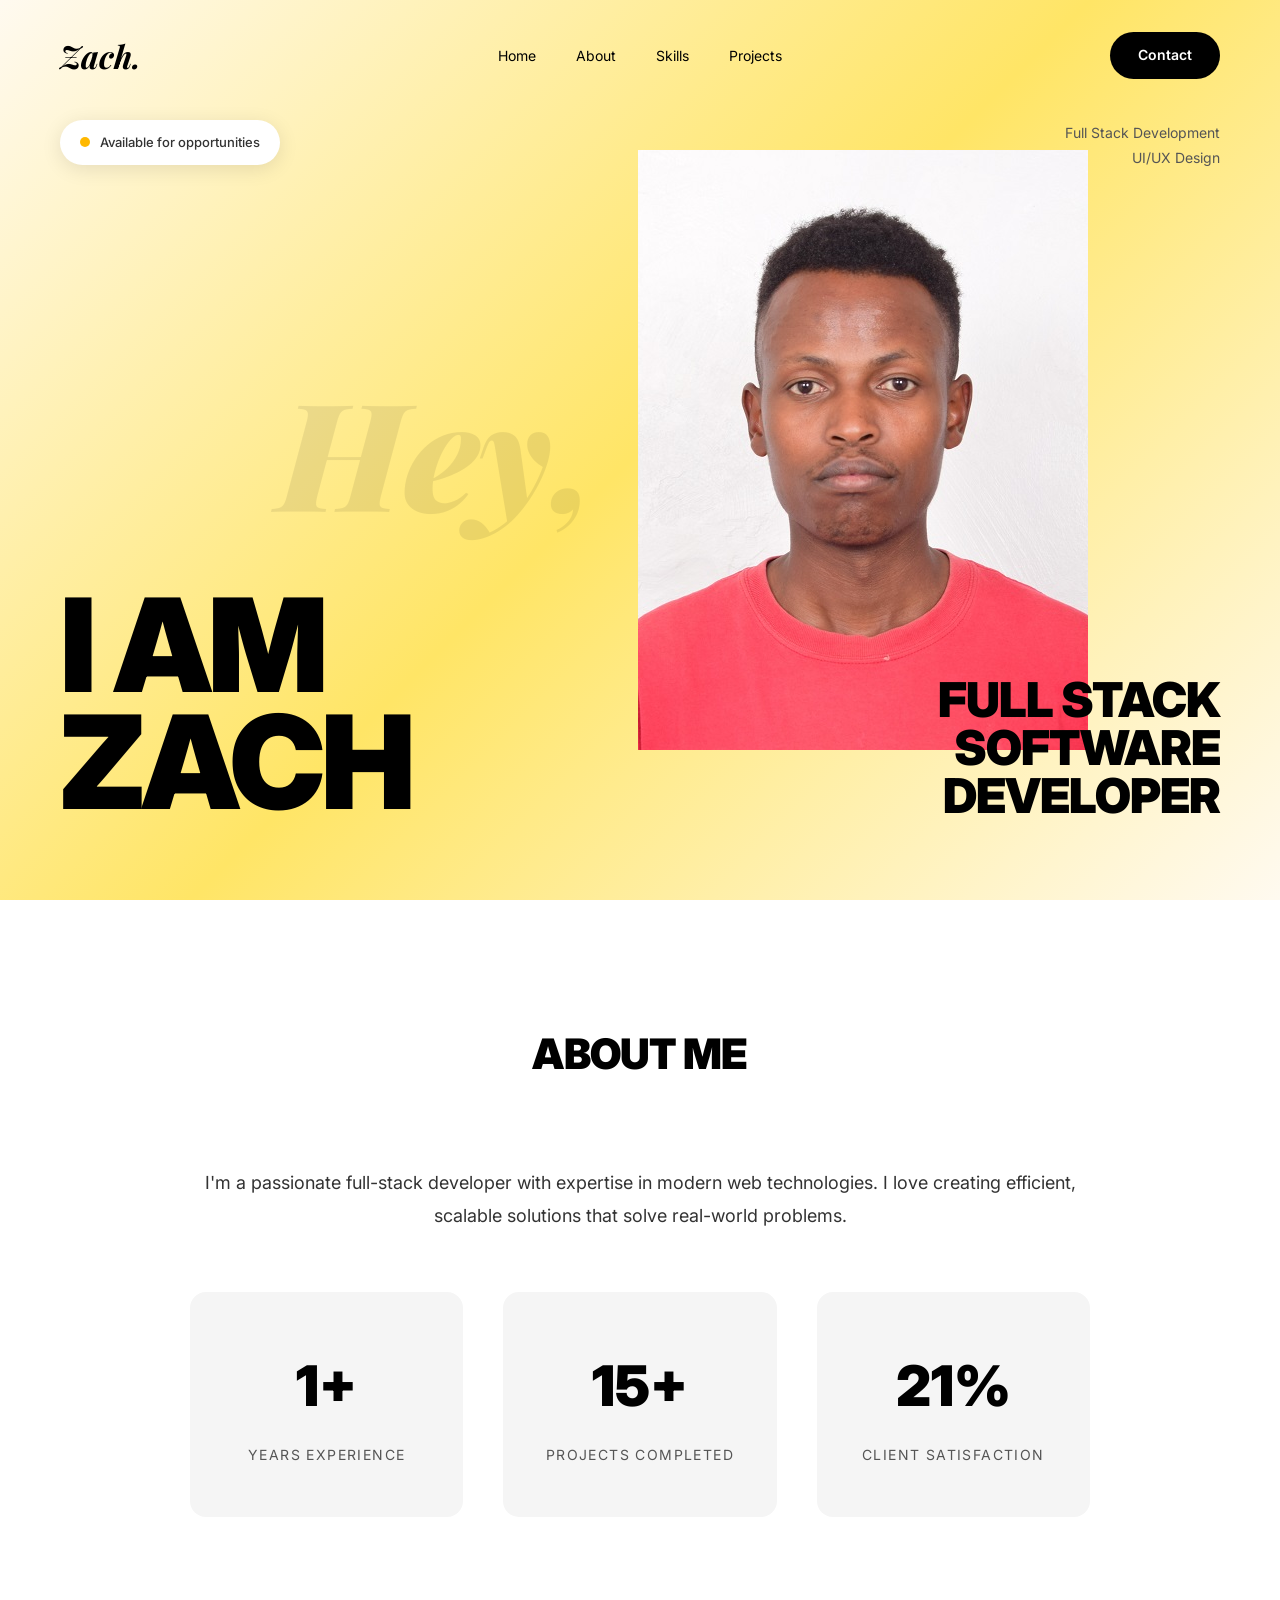
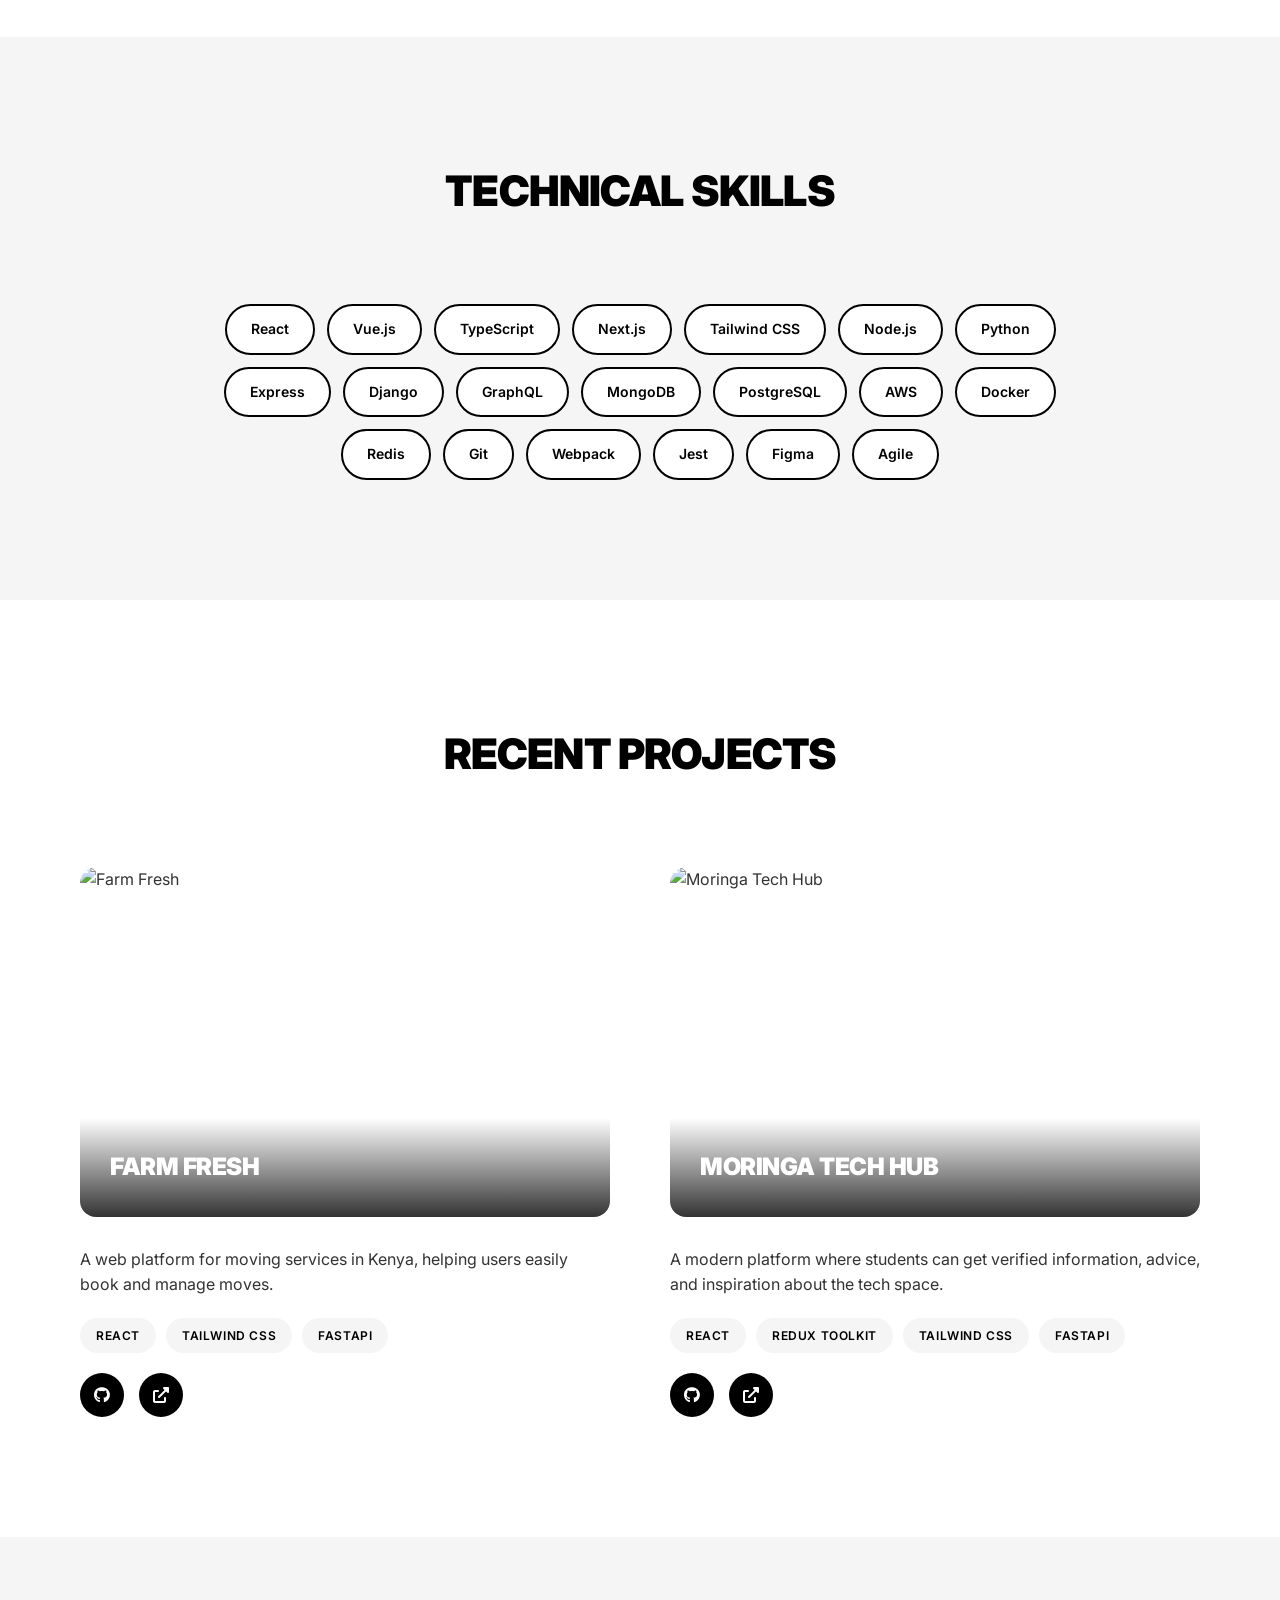
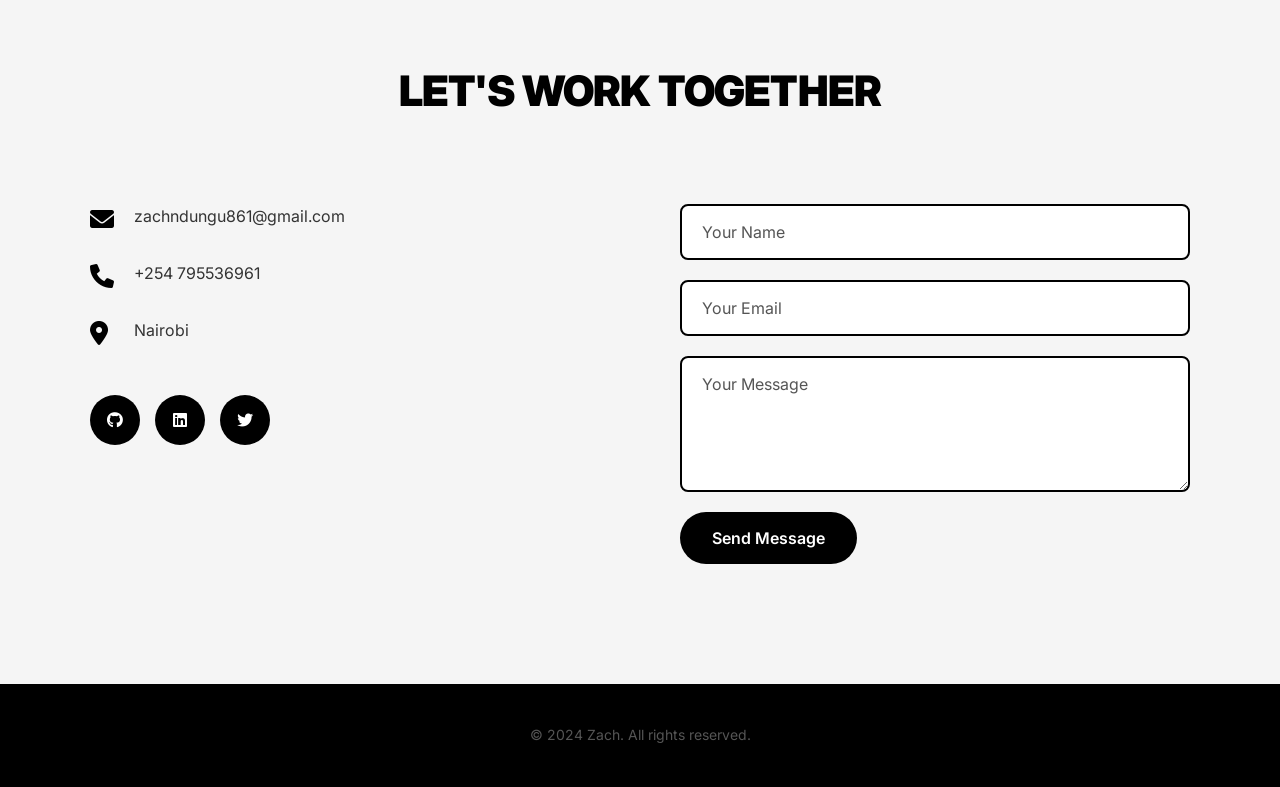
==== commit 23c61239: "Redesign portfolio with editorial magazine style - warm gradient, Playfair Display, Inter fonts" ====
--- a/index.html
+++ b/index.html
@@ -6,76 +6,39 @@
     <title>Zach - Full Stack Developer</title>
     <link rel="stylesheet" href="style.css">
     <link href="https://cdnjs.cloudflare.com/ajax/libs/font-awesome/6.0.0/css/all.min.css" rel="stylesheet">
-    <link href="https://fonts.googleapis.com/css2?family=DM+Sans:wght@400;500;700&display=swap" rel="stylesheet">
+    <link href="https://fonts.googleapis.com/css2?family=Playfair+Display:ital,wght@1,700;1,900&family=Inter:wght@400;700;900&display=swap" rel="stylesheet">
 </head>
 <body>
-    <aside class="sidebar">
-        <div class="sidebar-content">
-            <div class="sidebar-logo">
-                <div class="logo-circle">Zach</div>
-            </div>
-            <nav class="sidebar-nav">
-                <ul class="nav-menu">
-                    <li><a href="#home" class="nav-link"><i class="fas fa-home"></i><span>Home</span></a></li>
-                    <li><a href="#about" class="nav-link"><i class="fas fa-user"></i><span>About</span></a></li>
-                    <li><a href="#skills" class="nav-link"><i class="fas fa-code"></i><span>Skills</span></a></li>
-                    <li><a href="#projects" class="nav-link"><i class="fas fa-briefcase"></i><span>Projects</span></a></li>
-                    <li><a href="#contact" class="nav-link"><i class="fas fa-envelope"></i><span>Contact</span></a></li>
-                </ul>
-            </nav>
-        </div>
-        <div class="sidebar-footer">
-            <a href="https://github.com/zak-dev-art" class="sidebar-social" target="_blank" rel="noopener noreferrer"><i class="fab fa-github"></i></a>
-            <a href="https://www.linkedin.com/in/zach-ndung-u-24347b2ab/?trk=opento_sprofile_details" class="sidebar-social" target="_blank" rel="noopener noreferrer"><i class="fab fa-linkedin"></i></a>
-            <a href="#" class="sidebar-social"><i class="fab fa-twitter"></i></a>
-        </div>
-    </aside>
-
-    <button class="mobile-hamburger">
-        <span></span>
-        <span></span>
-        <span></span>
-    </button>
-
-    <main class="main-content">
+    <nav class="navbar">
+        <div class="nav-container">
+            <div class="nav-logo">Zach.</div>
+            <ul class="nav-menu">
+                <li><a href="#home" class="nav-link">Home</a></li>
+                <li><a href="#about" class="nav-link">About</a></li>
+                <li><a href="#skills" class="nav-link">Skills</a></li>
+                <li><a href="#projects" class="nav-link">Projects</a></li>
+            </ul>
+            <a href="#contact" class="nav-contact-btn">Contact</a>
+        </div>
+        <button class="mobile-hamburger">
+            <span></span>
+            <span></span>
+            <span></span>
+        </button>
+    </nav>
 
     <section id="home" class="hero">
-        <div class="hero-container">
-            <div class="hero-content">
-                <div class="hero-text">
-                    <div class="hero-header">
-                        <h1 class="hero-title">
-                            <span class="typing-text">Hi, I'm Zach</span>
-                        </h1>
-                        <div class="open-to-work-badge" id="openToWorkBadge" title="Available for full-time and contract roles — based in Nairobi, Kenya">
-                            <span class="pulse-dot"></span>
-                            <span class="badge-text">Open to Work</span>
-                        </div>
-                    </div>
-                    <h2 class="hero-subtitle">Full Stack Developer</h2>
-                    <p class="hero-description">
-                        Crafting digital experiences with cutting-edge technologies. 
-                        Passionate about clean code, innovative solutions, and pushing boundaries.
-                    </p>
-                    <div class="hero-buttons">
-                        <a href="#projects" class="btn btn-primary">View My Work</a>
-                        <a href="#contact" class="btn btn-secondary">Get In Touch</a>
-                        <a href="./cv.pdf" download class="btn btn-download">
-                            <i class="fas fa-download"></i> Download CV
-                        </a>
-                    </div>
-                </div>
-                <div class="hero-image">
-                    <div class="image-container">
-                        <img src="45606bc1-32b1-4fbd-8a20-4f6b3a2e52c5.jpeg" alt="Zach - Developer" class="profile-img">
-                        <div class="image-overlay"></div>
-                    </div>
-                </div>
-            </div>
-        </div>
-        <div class="scroll-indicator">
-            <div class="scroll-arrow"></div>
-        </div>
+        <div class="hero-greeting">Hey, there</div>
+        <div class="hero-badge">
+            <span class="badge-dot"></span>
+            <span>Available for opportunities</span>
+        </div>
+        <div class="hero-specialization">Full Stack Development<br>UI/UX Design</div>
+        <div class="hero-image-wrapper">
+            <img src="45606bc1-32b1-4fbd-8a20-4f6b3a2e52c5.jpeg" alt="Zach - Developer" class="hero-profile-img">
+        </div>
+        <div class="hero-name">I AM<br>ZACH</div>
+        <div class="hero-title-block">FULL STACK<br>SOFTWARE<br>DEVELOPER</div>
     </section>
 
     <section id="about" class="about">
@@ -153,53 +116,36 @@
 
     <section id="projects" class="projects">
         <div class="container">
-            <h2 class="section-title">Featured Projects</h2>
+            <h2 class="section-title">RECENT PROJECTS</h2>
             <div class="projects-grid">
-                <div class="project-card" data-project-id="farm-fresh">
-                    <div class="project-image">
-                        <img class="project-static" src="https://via.placeholder.com/400x220?text=Farm+Fresh+Preview" alt="Farm Fresh - Static" loading="lazy">
-                        <video class="project-preview" data-src="farm-fresh-preview.mp4" muted playsinline style="display:none;"></video>
-                        <div class="preview-label">Preview</div>
+                <div class="project-card">
+                    <div class="project-image-container">
+                        <img src="https://via.placeholder.com/600x400/FFF8E7/333333?text=Farm+Fresh" alt="Farm Fresh" class="project-img">
                         <div class="project-overlay">
-                            <div class="project-preview-footer">
-                                <h4>Farm Fresh</h4>
-                                <a href="farm-fresh-case-study.html" class="btn btn-sm" style="font-size: 0.85rem; padding: 10px 20px;">Live Demo</a>
-                            </div>
-                            <div class="project-links">
-                                <a href="https://github.com/zak-dev-art" class="project-link" target="_blank" rel="noopener noreferrer"><i class="fab fa-github"></i></a>
-                                <a href="https://fresh-movers-kenya.vercel.app/" class="project-link" target="_blank" rel="noopener noreferrer"><i class="fas fa-external-link-alt"></i></a>
-                            </div>
-                        </div>
-                    </div>
-                    <div class="project-content">
-                        <h3>FARM FRESH</h3>
+                            <h3 class="project-name">FARM FRESH</h3>
+                        </div>
+                    </div>
+                    <div class="project-info">
                         <p>A web platform for moving services in Kenya, helping users easily book and manage moves.</p>
                         <div class="project-tech">
                             <span>React</span>
                             <span>Tailwind CSS</span>
                             <span>FastAPI</span>
                         </div>
-                        <a href="farm-fresh-case-study.html" class="btn btn-case-study">View Case Study</a>
-                    </div>
-                </div>
-                <div class="project-card" data-project-id="moringa-tech">
-                    <div class="project-image">
-                        <img class="project-static" src="https://via.placeholder.com/400x220?text=Moringa+Tech+Hub" alt="Moringa Tech Hub - Static" loading="lazy">
-                        <video class="project-preview" data-src="moringa-preview.mp4" muted playsinline style="display:none;"></video>
-                        <div class="preview-label">Preview</div>
+                        <div class="project-links">
+                            <a href="https://github.com/zak-dev-art" target="_blank" rel="noopener noreferrer"><i class="fab fa-github"></i></a>
+                            <a href="https://fresh-movers-kenya.vercel.app/" target="_blank" rel="noopener noreferrer"><i class="fas fa-external-link-alt"></i></a>
+                        </div>
+                    </div>
+                </div>
+                <div class="project-card">
+                    <div class="project-image-container">
+                        <img src="https://via.placeholder.com/600x400/FFF8E7/333333?text=Moringa+Tech+Hub" alt="Moringa Tech Hub" class="project-img">
                         <div class="project-overlay">
-                            <div class="project-preview-footer">
-                                <h4>Moringa Tech Hub</h4>
-                                <a href="moringa-case-study.html" class="btn btn-sm" style="font-size: 0.85rem; padding: 10px 20px;">Live Demo</a>
-                            </div>
-                            <div class="project-links">
-                                <a href="https://github.com/zak-dev-art" class="project-link" target="_blank" rel="noopener noreferrer"><i class="fab fa-github"></i></a>
-                                <a href="https://moringa-tech-hub-kappa.vercel.app/" class="project-link" target="_blank" rel="noopener noreferrer"><i class="fas fa-external-link-alt"></i></a>
-                            </div>
-                        </div>
-                    </div>
-                    <div class="project-content">
-                        <h3>MORINGA TECH HUB</h3>
+                            <h3 class="project-name">MORINGA TECH HUB</h3>
+                        </div>
+                    </div>
+                    <div class="project-info">
                         <p>A modern platform where students can get verified information, advice, and inspiration about the tech space.</p>
                         <div class="project-tech">
                             <span>React</span>
@@ -207,7 +153,10 @@
                             <span>Tailwind CSS</span>
                             <span>FastAPI</span>
                         </div>
-                        <a href="moringa-case-study.html" class="btn btn-case-study">View Case Study</a>
+                        <div class="project-links">
+                            <a href="https://github.com/zak-dev-art" target="_blank" rel="noopener noreferrer"><i class="fab fa-github"></i></a>
+                            <a href="https://moringa-tech-hub-kappa.vercel.app/" target="_blank" rel="noopener noreferrer"><i class="fas fa-external-link-alt"></i></a>
+                        </div>
                     </div>
                 </div>
             </div>
@@ -252,7 +201,6 @@
             <p>&copy; 2024 Zach. All rights reserved.</p>
         </div>
     </footer>
-    </main>
 
     <script src="script.js"></script>
 </body>
--- a/style.css
+++ b/style.css
@@ -5,21 +5,14 @@
 }
 
 :root {
-    /* Spotify colors */
-    --spotify-black: #121212;
-    --spotify-dark-gray: #1E1E1E;
-    --spotify-gray: #282828;
-    --spotify-green: #1DB954;
-    --spotify-light-gray: #B3B3B3;
+    --cream: #FFFAF0;
+    --yellow: #FFE566;
+    --hero-gradient: linear-gradient(135deg, #FFFAF0 0%, #FFE566 50%, #FFFAF0 100%);
+    --black: #000000;
     --white: #FFFFFF;
-    
-    /* Used for consistency */
-    --primary: var(--spotify-green);
-    --bg-primary: var(--spotify-black);
-    --bg-secondary: var(--spotify-dark-gray);
-    --bg-tertiary: var(--spotify-gray);
-    --text-primary: var(--white);
-    --text-secondary: var(--spotify-light-gray);
+    --gray: #555555;
+    --light-gray: #F5F5F5;
+    --body-text: #333333;
 }
 
 html {
@@ -27,11 +20,11 @@
 }
 
 body {
-    font-family: 'DM Sans', 'Inter', -apple-system, BlinkMacSystemFont, 'Segoe UI', sans-serif;
-    background: var(--bg-primary);
-    color: var(--text-primary);
+    font-family: 'Inter', sans-serif;
+    background: var(--white);
+    color: var(--body-text);
     line-height: 1.6;
-    overflow: hidden;
+    overflow-x: hidden;
 }
 
 .container {
@@ -40,768 +33,505 @@
     padding: 0 40px;
 }
 
-/* Sidebar Navigation */
-.sidebar {
+/* ============================================
+   NAVIGATION
+   ============================================ */
+.navbar {
     position: fixed;
+    top: 0;
     left: 0;
-    top: 0;
-    width: 260px;
-    height: 100vh;
-    background: var(--bg-secondary);
-    padding: 40px 20px;
-    display: flex;
-    flex-direction: column;
+    right: 0;
+    z-index: 1000;
+    background: transparent;
+    padding: 30px 0;
+    transition: all 0.3s ease;
+}
+
+.navbar.scrolled {
+    background: rgba(255, 255, 255, 0.95);
+    backdrop-filter: blur(10px);
+    padding: 20px 0;
+    box-shadow: 0 2px 10px rgba(0, 0, 0, 0.05);
+}
+
+.nav-container {
+    max-width: 1400px;
+    margin: 0 auto;
+    padding: 0 60px;
+    display: flex;
     justify-content: space-between;
-    z-index: 100;
-    border-right: 1px solid var(--bg-tertiary);
-}
-
-.sidebar-content {
-    flex: 1;
-    display: flex;
-    flex-direction: column;
+    align-items: center;
+}
+
+.nav-logo {
+    font-family: 'Playfair Display', serif;
+    font-style: italic;
+    font-weight: 700;
+    font-size: 32px;
+    color: var(--black);
+}
+
+.nav-menu {
+    display: flex;
+    list-style: none;
     gap: 40px;
-}
-
-.sidebar-logo {
-    display: flex;
-    align-items: center;
-    justify-content: center;
-}
-
-.logo-circle {
-    width: 60px;
-    height: 60px;
-    background: var(--primary);
-    border-radius: 50%;
-    display: flex;
-    align-items: center;
-    justify-content: center;
-    font-size: 24px;
-    font-weight: 700;
-    color: var(--bg-primary);
-    cursor: pointer;
-    transition: all 0.3s ease;
-    box-shadow: 0 8px 24px rgba(29, 185, 84, 0.3);
-}
-
-.logo-circle:hover {
-    transform: scale(1.05);
-    box-shadow: 0 12px 32px rgba(29, 185, 84, 0.4);
-}
-
-.sidebar-nav {
-    flex: 1;
-}
-
-.nav-menu {
-    list-style: none;
-    display: flex;
-    flex-direction: column;
-    gap: 20px;
+    position: absolute;
+    left: 50%;
+    transform: translateX(-50%);
 }
 
 .nav-link {
-    display: flex;
-    align-items: center;
-    gap: 15px;
-    color: var(--text-secondary);
+    font-family: 'Inter', sans-serif;
+    font-size: 14px;
+    font-weight: 400;
+    color: var(--black);
     text-decoration: none;
-    padding: 12px 16px;
-    border-radius: 8px;
-    transition: all 0.3s ease;
     position: relative;
-    font-weight: 500;
-    font-size: 14px;
-}
-
-.nav-link i {
-    font-size: 20px;
-    width: 20px;
-    text-align: center;
-}
-
-.nav-link:hover {
-    color: var(--text-primary);
-    background: rgba(29, 185, 84, 0.1);
-}
-
-.nav-link.active {
-    color: var(--primary);
-    background: rgba(29, 185, 84, 0.2);
-}
-
-.nav-link.active::before {
+    transition: all 0.3s ease;
+}
+
+.nav-link::after {
     content: '';
     position: absolute;
+    bottom: -5px;
     left: 0;
-    top: 0;
-    bottom: 0;
-    width: 4px;
-    background: var(--primary);
-    border-radius: 0 4px 4px 0;
-}
-
-.sidebar-footer {
-    display: flex;
-    flex-direction: column;
-    gap: 20px;
-    align-items: center;
-    padding-top: 20px;
-    border-top: 1px solid var(--bg-tertiary);
-}
-
-.sidebar-social {
-    width: 40px;
-    height: 40px;
-    display: flex;
-    align-items: center;
-    justify-content: center;
-    border-radius: 50%;
-    color: var(--text-secondary);
-    transition: all 0.3s ease;
+    width: 0;
+    height: 2px;
+    background: var(--black);
+    transition: width 0.3s ease;
+}
+
+.nav-link:hover::after {
+    width: 100%;
+}
+
+.nav-contact-btn {
+    background: var(--black);
+    color: var(--white);
+    padding: 12px 28px;
+    border-radius: 24px;
+    font-size: 14px;
+    font-weight: 600;
     text-decoration: none;
-}
-
-.sidebar-social:hover {
-    background: var(--primary);
-    color: var(--bg-primary);
-    transform: scale(1.1);
+    transition: all 0.3s ease;
+}
+
+.nav-contact-btn:hover {
+    transform: translateY(-2px);
+    box-shadow: 0 4px 12px rgba(0, 0, 0, 0.2);
 }
 
 .mobile-hamburger {
     display: none;
-    position: fixed;
-    top: 20px;
-    right: 20px;
-    z-index: 1001;
+    flex-direction: column;
+    gap: 6px;
     background: none;
     border: none;
     cursor: pointer;
-    flex-direction: column;
-    gap: 6px;
     padding: 10px;
 }
 
 .mobile-hamburger span {
-    width: 24px;
+    width: 28px;
     height: 2px;
-    background: var(--primary);
-    transition: all 0.3s ease;
-    border-radius: 1px;
-}
-
-.mobile-hamburger.active span:nth-child(1) {
-    transform: rotate(45deg) translate(10px, 10px);
-}
-
-.mobile-hamburger.active span:nth-child(2) {
-    opacity: 0;
-}
-
-.mobile-hamburger.active span:nth-child(3) {
-    transform: rotate(-45deg) translate(7px, -7px);
-}
-
-/* Main Content */
-.main-content {
-    margin-left: 260px;
-    height: 100vh;
-    overflow-y: auto;
-    overflow-x: hidden;
-}
-
-.main-content::-webkit-scrollbar {
-    width: 8px;
-}
-
-.main-content::-webkit-scrollbar-track {
-    background: transparent;
-}
-
-.main-content::-webkit-scrollbar-thumb {
-    background: var(--bg-tertiary);
-    border-radius: 4px;
-}
-
-.main-content::-webkit-scrollbar-thumb:hover {
-    background: var(--primary);
-}
-
-/* Hero Section */
+    background: var(--black);
+    transition: all 0.3s ease;
+}
+
+/* ============================================
+   HERO SECTION
+   ============================================ */
 .hero {
     min-height: 100vh;
-    display: flex;
-    align-items: center;
-    padding: 100px 0;
     position: relative;
-    background: linear-gradient(135deg, rgba(29, 185, 84, 0.05) 0%, transparent 100%);
-}
-
-.hero-container {
-    width: 100%;
-}
-
-.hero-content {
+    background: var(--hero-gradient);
+    padding: 0;
+    overflow: hidden;
     display: grid;
-    grid-template-columns: 1fr 1fr;
-    gap: 60px;
-    align-items: center;
-    padding-left: 40px;
-}
-
-.hero-header {
-    display: flex;
-    align-items: center;
-    gap: 20px;
-    flex-wrap: wrap;
-}
-
-.open-to-work-badge {
-    display: inline-flex;
+    place-items: center;
+}
+
+.hero-greeting {
+    position: absolute;
+    top: 50%;
+    left: 50%;
+    transform: translate(-50%, -50%);
+    font-family: 'Playfair Display', serif;
+    font-style: italic;
+    font-weight: 900;
+    font-size: 150px;
+    color: rgba(0, 0, 0, 0.08);
+    z-index: 1;
+    white-space: nowrap;
+    pointer-events: none;
+    opacity: 0;
+    animation: fadeSlideUp 0.8s ease forwards;
+}
+
+@keyframes fadeSlideUp {
+    from {
+        opacity: 0;
+        transform: translate(-50%, -40%);
+    }
+    to {
+        opacity: 1;
+        transform: translate(-50%, -50%);
+    }
+}
+
+.hero-badge {
+    position: absolute;
+    top: 120px;
+    left: 60px;
+    display: flex;
     align-items: center;
     gap: 10px;
-    background: rgba(29, 185, 84, 0.15);
-    padding: 8px 16px;
-    border-radius: 20px;
-    border: 1px solid rgba(29, 185, 84, 0.4);
-    font-size: 0.9rem;
-    font-weight: 600;
-    color: var(--primary);
-    transition: all 0.3s ease;
-    cursor: help;
-    position: relative;
-}
-
-.open-to-work-badge:hover {
-    background: rgba(29, 185, 84, 0.25);
-    border-color: var(--primary);
-    box-shadow: 0 0 20px rgba(29, 185, 84, 0.3);
-    transform: translateY(-2px);
-}
-
-.pulse-dot {
+    background: var(--white);
+    padding: 12px 20px;
+    border-radius: 30px;
+    box-shadow: 0 4px 20px rgba(0, 0, 0, 0.1);
+    font-size: 13px;
+    font-weight: 500;
+    z-index: 10;
+}
+
+.badge-dot {
     width: 10px;
     height: 10px;
-    background: var(--primary);
+    background: #FFB800;
     border-radius: 50%;
-    display: inline-block;
     animation: pulse 2s ease-in-out infinite;
-    box-shadow: 0 0 10px var(--primary);
 }
 
 @keyframes pulse {
     0%, 100% {
-        box-shadow: 0 0 10px var(--primary), 0 0 20px rgba(29, 185, 84, 0.4);
+        box-shadow: 0 0 0 0 rgba(255, 184, 0, 0.7);
     }
     50% {
-        box-shadow: 0 0 15px var(--primary), 0 0 30px rgba(29, 185, 84, 0.6);
-    }
-}
-
-.badge-text {
-    letter-spacing: 0.5px;
-}
-
-.btn-download {
-    display: inline-flex;
-    align-items: center;
-    gap: 10px;
-    background: var(--primary);
-    color: var(--bg-primary);
-    border: none;
-    padding: 14px 32px;
-    border-radius: 50px;
-    font-weight: 600;
-    font-size: 1rem;
-    cursor: pointer;
-    text-decoration: none;
-    transition: all 0.3s ease;
-    letter-spacing: 0.5px;
-}
-
-.btn-download:hover {
-    transform: scale(1.05) translateY(-2px);
-    box-shadow: 0 12px 40px rgba(29, 185, 84, 0.3);
-}
-
-.btn-download i {
-    font-size: 0.95rem;
-}
-
-.hero-subtitle {
-    font-size: 2rem;
-    font-weight: 600;
-    color: var(--primary);
-    margin-bottom: 30px;
-    letter-spacing: -0.5px;
-}
-
-.hero-description {
-    font-size: 1.1rem;
-    color: var(--text-secondary);
+        box-shadow: 0 0 0 8px rgba(255, 184, 0, 0);
+    }
+}
+
+.hero-specialization {
+    position: absolute;
+    top: 120px;
+    right: 60px;
+    text-align: right;
+    font-size: 14px;
+    color: var(--gray);
     line-height: 1.8;
-    margin-bottom: 40px;
-    max-width: 90%;
-}
-
-.hero-buttons {
-    display: flex;
-    gap: 20px;
-}
-
-.btn {
-    padding: 14px 40px;
-    border: none;
-    border-radius: 50px;
-    text-decoration: none;
-    font-weight: 600;
-    transition: all 0.3s ease;
-    cursor: pointer;
-    display: inline-block;
-    font-size: 1rem;
-    letter-spacing: 0.5px;
-}
-
-.btn-primary {
-    background: var(--primary);
-    color: var(--bg-primary);
-}
-
-.btn-primary:hover {
-    transform: scale(1.05);
-    box-shadow: 0 12px 40px rgba(29, 185, 84, 0.3);
-}
-
-.btn-secondary {
-    background: transparent;
-    color: var(--text-primary);
-    border: 2px solid var(--primary);
-}
-
-.btn-secondary:hover {
-    background: var(--primary);
-    color: var(--bg-primary);
-}
-
-.hero-image {
-    display: flex;
-    justify-content: center;
-}
-
-.image-container {
-    position: relative;
-    width: 320px;
-    height: 320px;
-}
-
-.profile-img {
+    z-index: 10;
+}
+
+.hero-image-wrapper {
+    position: absolute;
+    right: 15%;
+    top: 50%;
+    transform: translateY(-50%);
+    width: 450px;
+    height: 600px;
+    z-index: 5;
+}
+
+.hero-profile-img {
     width: 100%;
     height: 100%;
-    border-radius: 16px;
     object-fit: cover;
-    border: 2px solid var(--primary);
-    box-shadow: 0 20px 60px rgba(29, 185, 84, 0.2);
-    animation: floatHero 6s ease-in-out infinite;
-}
-
-.image-overlay {
+    border-radius: 0;
+}
+
+.hero-name {
     position: absolute;
-    top: 0;
-    left: 0;
-    right: 0;
-    bottom: 0;
-    border-radius: 16px;
-    background: linear-gradient(135deg, var(--primary) 0%, transparent 100%);
-    opacity: 0.1;
-    pointer-events: none;
-}
-
-@keyframes floatHero {
-    0%, 100% { transform: translateY(0px); }
-    50% { transform: translateY(-15px); }
-}
-
-.scroll-indicator {
+    bottom: 80px;
+    left: 60px;
+    font-family: 'Inter', sans-serif;
+    font-weight: 900;
+    font-size: 130px;
+    line-height: 0.9;
+    color: var(--black);
+    letter-spacing: -0.03em;
+    z-index: 10;
+    opacity: 0;
+    animation: slideUpName 0.6s ease 0.6s forwards;
+}
+
+@keyframes slideUpName {
+    from {
+        opacity: 0;
+        transform: translateY(50px);
+    }
+    to {
+        opacity: 1;
+        transform: translateY(0);
+    }
+}
+
+.hero-title-block {
     position: absolute;
-    bottom: 30px;
-    left: 50%;
-    transform: translateX(-50%);
-}
-
-.scroll-arrow {
-    width: 30px;
-    height: 30px;
-    border: 2px solid var(--primary);
-    border-top: none;
-    border-right: none;
-    transform: rotate(-45deg);
-    animation: bounce 2s infinite;
-}
-
-@keyframes bounce {
-    0%, 20%, 50%, 80%, 100% { transform: translateY(0) rotate(-45deg); }
-    40% { transform: translateY(-10px) rotate(-45deg); }
-    60% { transform: translateY(-5px) rotate(-45deg); }
-}
-
-/* Sections */
+    bottom: 80px;
+    right: 60px;
+    font-family: 'Inter', sans-serif;
+    font-weight: 900;
+    font-size: 48px;
+    line-height: 1;
+    color: var(--black);
+    text-align: right;
+    letter-spacing: -0.02em;
+    z-index: 10;
+}
+
+/* ============================================
+   SECTIONS
+   ============================================ */
 section {
-    padding: 80px 0;
-    position: relative;
+    padding: 120px 0;
+    opacity: 0;
+    transform: translateY(30px);
+    transition: all 0.6s ease;
+}
+
+section.visible {
+    opacity: 1;
+    transform: translateY(0);
 }
 
 .section-title {
-    font-size: 3rem;
-    font-weight: 700;
-    margin-bottom: 50px;
-    letter-spacing: -1px;
-    color: var(--text-primary);
-}
-
-/* About Section */
+    font-family: 'Inter', sans-serif;
+    font-weight: 900;
+    font-size: 42px;
+    text-align: center;
+    margin-bottom: 80px;
+    color: var(--black);
+    letter-spacing: -0.02em;
+    text-transform: uppercase;
+}
+
+/* ============================================
+   ABOUT SECTION
+   ============================================ */
 .about {
-    background: var(--bg-primary);
+    background: var(--white);
 }
 
 .about-content {
     max-width: 900px;
     margin: 0 auto;
+    text-align: center;
 }
 
 .about-text p {
-    font-size: 1.2rem;
-    color: var(--text-secondary);
-    line-height: 1.9;
-    margin-bottom: 50px;
+    font-size: 18px;
+    color: var(--body-text);
+    line-height: 1.8;
+    margin-bottom: 60px;
 }
 
 .stats {
     display: grid;
     grid-template-columns: repeat(3, 1fr);
-    gap: 30px;
-    margin-top: 40px;
+    gap: 40px;
 }
 
 .stat {
-    background: var(--bg-secondary);
-    padding: 40px 30px;
-    border-radius: 12px;
+    background: var(--light-gray);
+    padding: 50px 30px;
+    border-radius: 16px;
     text-align: center;
-    border: 1px solid var(--bg-tertiary);
     transition: all 0.3s ease;
 }
 
 .stat:hover {
-    background: var(--bg-tertiary);
-    border-color: var(--primary);
     transform: translateY(-5px);
+    box-shadow: 0 10px 30px rgba(0, 0, 0, 0.1);
 }
 
 .stat-number {
     display: block;
-    font-size: 3rem;
-    font-weight: 700;
-    color: var(--primary);
-    margin-bottom: 15px;
+    font-family: 'Inter', sans-serif;
+    font-weight: 900;
+    font-size: 56px;
+    color: var(--black);
+    margin-bottom: 10px;
 }
 
 .stat-label {
-    color: var(--text-secondary);
-    font-size: 1rem;
-    font-weight: 500;
-    letter-spacing: 0.5px;
-}
-
-/* Skills Section */
+    font-size: 14px;
+    color: var(--gray);
+    text-transform: uppercase;
+    letter-spacing: 0.1em;
+}
+
+/* ============================================
+   SKILLS SECTION
+   ============================================ */
 .skills {
-    background: var(--bg-primary);
+    background: var(--light-gray);
 }
 
 .skills-grid {
-    display: grid;
-    grid-template-columns: repeat(auto-fit, minmax(280px, 1fr));
-    gap: 30px;
-}
-
-.skill-category {
-    background: var(--bg-secondary);
-    padding: 40px 30px;
-    border-radius: 12px;
-    border: 1px solid var(--bg-tertiary);
-    transition: all 0.3s ease;
-}
-
-.skill-category:hover {
-    transform: translateY(-8px);
-    border-color: var(--primary);
-    box-shadow: 0 8px 30px rgba(29, 185, 84, 0.1);
-}
-
-.skill-category h3 {
-    color: var(--primary);
-    margin-bottom: 25px;
-    font-size: 1.3rem;
-    font-weight: 600;
-    letter-spacing: 0.5px;
-}
-
-.skill-items {
     display: flex;
     flex-wrap: wrap;
     gap: 12px;
+    justify-content: center;
+    max-width: 900px;
+    margin: 0 auto;
+}
+
+.skill-category {
+    display: contents;
+}
+
+.skill-category h3 {
+    display: none;
+}
+
+.skill-items {
+    display: contents;
 }
 
 .skill-item {
-    background: var(--bg-tertiary);
-    color: var(--text-primary);
-    padding: 8px 16px;
-    border-radius: 20px;
-    font-size: 0.95rem;
-    font-weight: 500;
-    border: 1px solid var(--primary);
+    background: var(--white);
+    color: var(--black);
+    padding: 12px 24px;
+    border-radius: 30px;
+    font-size: 14px;
+    font-weight: 600;
+    border: 2px solid var(--black);
     transition: all 0.3s ease;
     cursor: default;
 }
 
 .skill-item:hover {
-    background: var(--primary);
-    color: var(--bg-primary);
-    transform: scale(1.05);
-}
-
-/* Projects Section */
+    background: var(--black);
+    color: var(--white);
+    transform: translateY(-3px);
+}
+
+/* ============================================
+   PROJECTS SECTION
+   ============================================ */
 .projects {
-    background: var(--bg-primary);
+    background: var(--white);
 }
 
 .projects-grid {
     display: grid;
-    grid-template-columns: repeat(auto-fit, minmax(320px, 1fr));
-    gap: 30px;
+    grid-template-columns: repeat(auto-fit, minmax(450px, 1fr));
+    gap: 60px;
 }
 
 .project-card {
-    background: var(--bg-secondary);
-    border-radius: 12px;
+    background: var(--white);
+    border-radius: 16px;
     overflow: hidden;
-    border: 1px solid var(--bg-tertiary);
-    transition: all 0.3s ease;
-    display: flex;
-    flex-direction: column;
-    height: 100%;
+    transition: all 0.25s ease;
 }
 
 .project-card:hover {
-    transform: translateY(-8px) scale(1.02);
-    border-color: var(--primary);
-}
-
-.project-image {
+    transform: scale(1.02);
+    box-shadow: 0 20px 40px rgba(0, 0, 0, 0.15);
+}
+
+.project-image-container {
     position: relative;
-    height: 220px;
-    background: linear-gradient(135deg, var(--bg-tertiary), var(--bg-secondary));
+    height: 350px;
     overflow: hidden;
-    display: flex;
-    align-items: center;
-    justify-content: center;
-}
-
-.project-image::before {
-    content: '';
-    position: absolute;
-    inset: 0;
-    background: linear-gradient(135deg, rgba(29, 185, 84, 0.2) 0%, transparent 100%);
-}
-
-.project-static {
+    border-radius: 16px;
+}
+
+.project-img {
     width: 100%;
     height: 100%;
     object-fit: cover;
-    position: relative;
-    z-index: 1;
-    transition: opacity 0.3s ease;
-}
-
-.project-preview {
-    position: absolute;
-    top: 0;
-    left: 0;
-    width: 100%;
-    height: 100%;
-    object-fit: cover;
-    z-index: 2;
-    opacity: 0;
-    transition: opacity 0.3s ease;
-}
-
-.preview-label {
-    position: absolute;
-    top: 12px;
-    right: 12px;
-    background: rgba(29, 185, 84, 0.8);
-    color: var(--bg-primary);
-    padding: 6px 12px;
-    border-radius: 6px;
-    font-size: 0.75rem;
-    font-weight: 700;
-    letter-spacing: 0.5px;
-    z-index: 3;
-    text-transform: uppercase;
-    transition: all 0.3s ease;
-}
-
-.project-card:hover .preview-label {
-    transform: scale(0.9);
-    opacity: 0.7;
+    transition: transform 0.3s ease;
+}
+
+.project-card:hover .project-img {
+    transform: scale(1.05);
 }
 
 .project-overlay {
     position: absolute;
-    inset: 0;
-    background: rgba(0, 0, 0, 0.6);
+    bottom: 0;
+    left: 0;
+    right: 0;
+    background: linear-gradient(to top, rgba(0, 0, 0, 0.8) 0%, transparent 100%);
+    padding: 30px;
     display: flex;
     align-items: flex-end;
-    justify-content: center;
-    flex-direction: column;
-    padding: 20px;
-    opacity: 0;
-    transition: opacity 0.3s ease;
-    backdrop-filter: blur(5px);
-}
-
-.project-card:hover .project-overlay {
-    opacity: 1;
-}
-
-.project-preview-footer {
-    width: 100%;
-    background: linear-gradient(180deg, rgba(0,0,0,0) 0%, rgba(0,0,0,0.8) 100%);
-    padding: 20px 0 0 0;
-    margin-bottom: 15px;
-    text-align: center;
-}
-
-.project-preview-footer h4 {
-    color: var(--text-primary);
-    margin-bottom: 12px;
-    font-size: 1.1rem;
+}
+
+.project-name {
+    font-family: 'Inter', sans-serif;
+    font-weight: 900;
+    font-size: 24px;
+    color: var(--white);
+    letter-spacing: -0.02em;
+}
+
+.project-info {
+    padding: 30px 0 0 0;
+}
+
+.project-info p {
+    font-size: 16px;
+    color: var(--body-text);
+    line-height: 1.6;
+    margin-bottom: 20px;
+}
+
+.project-tech {
+    display: flex;
+    flex-wrap: wrap;
+    gap: 10px;
+    margin-bottom: 20px;
+}
+
+.project-tech span {
+    background: var(--light-gray);
+    color: var(--black);
+    padding: 8px 16px;
+    border-radius: 20px;
+    font-size: 12px;
     font-weight: 600;
-}
-
-.project-preview-footer .btn-sm {
-    background: var(--primary);
-    color: var(--bg-primary);
-    display: inline-block;
-    transition: all 0.3s ease;
-}
-
-.project-preview-footer .btn-sm:hover {
-    transform: scale(1.05);
+    text-transform: uppercase;
+    letter-spacing: 0.05em;
 }
 
 .project-links {
     display: flex;
     gap: 15px;
-    align-items: center;
-    justify-content: center;
-    width: 100%;
-}
-
-.project-link {
-    width: 50px;
-    height: 50px;
-    background: var(--primary);
-    color: var(--bg-primary);
+}
+
+.project-links a {
+    width: 44px;
+    height: 44px;
+    background: var(--black);
+    color: var(--white);
     display: flex;
     align-items: center;
     justify-content: center;
     border-radius: 50%;
     text-decoration: none;
     transition: all 0.3s ease;
-    font-size: 18px;
-}
-
-.project-link:hover {
-    transform: scale(1.15);
-}
-
-.project-content {
-    padding: 30px;
-    flex: 1;
-    display: flex;
-    flex-direction: column;
-}
-
-.project-content h3 {
-    color: var(--text-primary);
-    margin-bottom: 12px;
-    font-size: 1.4rem;
-    font-weight: 600;
-    letter-spacing: -0.5px;
-}
-
-.project-content p {
-    color: var(--text-secondary);
-    margin-bottom: 20px;
-    flex: 1;
-    line-height: 1.7;
-    font-size: 0.95rem;
-}
-
-.project-tech {
-    display: flex;
-    flex-wrap: wrap;
-    gap: 10px;
-    margin-top: auto;
-}
-
-.project-tech span {
-    background: transparent;
-    color: var(--primary);
-    padding: 6px 12px;
-    border-radius: 20px;
-    font-size: 0.85rem;
-    border: 1px solid var(--primary);
-    font-weight: 500;
-    transition: all 0.3s ease;
-}
-
-.project-tech span:hover {
-    background: var(--primary);
-    color: var(--bg-primary);
-}
-
-.btn-case-study {
-    display: inline-block;
-    margin-top: 20px;
-    padding: 10px 20px;
-    background: transparent;
-    color: var(--primary);
-    border: 2px solid var(--primary);
-    border-radius: 50px;
-    font-weight: 600;
-    font-size: 0.9rem;
-    text-decoration: none;
-    transition: all 0.3s ease;
-    cursor: pointer;
-}
-
-.btn-case-study:hover {
-    background: var(--primary);
-    color: var(--bg-primary);
-    transform: translateY(-2px);
-}
-
-/* Contact Section */
+}
+
+.project-links a:hover {
+    transform: scale(1.1);
+    background: var(--gray);
+}
+
+/* ============================================
+   CONTACT SECTION
+   ============================================ */
 .contact {
-    background: var(--bg-primary);
+    background: var(--light-gray);
 }
 
 .contact-content {
     display: grid;
     grid-template-columns: 1fr 1fr;
-    gap: 60px;
+    gap: 80px;
     max-width: 1100px;
     margin: 0 auto;
 }
@@ -815,49 +545,45 @@
 .contact-item {
     display: flex;
     align-items: flex-start;
-    gap: 15px;
+    gap: 20px;
 }
 
 .contact-item i {
-    color: var(--primary);
     font-size: 24px;
+    color: var(--black);
     width: 24px;
     flex-shrink: 0;
     margin-top: 3px;
 }
 
 .contact-item span {
-    color: var(--text-secondary);
-    font-size: 1.1rem;
+    font-size: 16px;
+    color: var(--body-text);
     line-height: 1.6;
 }
 
 .social-links {
     display: flex;
     gap: 15px;
-    margin-top: 10px;
+    margin-top: 20px;
 }
 
 .social-link {
-    width: 48px;
-    height: 48px;
-    background: var(--bg-secondary);
-    color: var(--text-secondary);
+    width: 50px;
+    height: 50px;
+    background: var(--black);
+    color: var(--white);
     display: flex;
     align-items: center;
     justify-content: center;
     border-radius: 50%;
     text-decoration: none;
-    border: 1px solid var(--bg-tertiary);
-    transition: all 0.3s ease;
-    font-size: 18px;
+    transition: all 0.3s ease;
 }
 
 .social-link:hover {
-    background: var(--primary);
-    color: var(--bg-primary);
-    border-color: var(--primary);
-    transform: translateY(-4px);
+    transform: translateY(-5px);
+    box-shadow: 0 5px 15px rgba(0, 0, 0, 0.3);
 }
 
 .contact-form {
@@ -868,13 +594,13 @@
 
 .contact-form input,
 .contact-form textarea {
-    background: var(--bg-secondary);
-    border: 1px solid var(--bg-tertiary);
-    border-radius: 10px;
-    padding: 16px 18px;
-    color: var(--text-primary);
-    font-family: inherit;
-    font-size: 1rem;
+    background: var(--white);
+    border: 2px solid var(--black);
+    border-radius: 8px;
+    padding: 16px 20px;
+    color: var(--body-text);
+    font-family: 'Inter', sans-serif;
+    font-size: 16px;
     resize: vertical;
     transition: all 0.3s ease;
 }
@@ -882,159 +608,152 @@
 .contact-form input:focus,
 .contact-form textarea:focus {
     outline: none;
-    border-color: var(--primary);
-    background: var(--bg-tertiary);
-    box-shadow: 0 0 20px rgba(29, 185, 84, 0.15);
+    border-color: var(--gray);
+    box-shadow: 0 0 0 3px rgba(0, 0, 0, 0.1);
 }
 
 .contact-form input::placeholder,
 .contact-form textarea::placeholder {
-    color: var(--text-secondary);
+    color: var(--gray);
 }
 
 .contact-form button {
+    background: var(--black);
+    color: var(--white);
+    padding: 16px 32px;
+    border: none;
+    border-radius: 30px;
+    font-family: 'Inter', sans-serif;
+    font-size: 16px;
+    font-weight: 600;
+    cursor: pointer;
+    transition: all 0.3s ease;
     align-self: flex-start;
 }
 
-/* Footer */
+.contact-form button:hover {
+    transform: translateY(-2px);
+    box-shadow: 0 5px 15px rgba(0, 0, 0, 0.3);
+}
+
+/* ============================================
+   FOOTER
+   ============================================ */
 .footer {
-    background: var(--bg-secondary);
-    padding: 30px 0;
+    background: var(--black);
+    color: var(--white);
+    padding: 40px 0;
     text-align: center;
-    color: var(--text-secondary);
-    border-top: 1px solid var(--bg-tertiary);
-    font-size: 0.95rem;
-}
-
-/* Responsive Design */
-@media (max-width: 1024px) {
-    .sidebar {
-        width: 220px;
-        padding: 30px 15px;
-    }
-
-    .sidebar-nav {
-        gap: 15px;
-    }
-
-    .nav-link {
-        padding: 10px 12px;
-        font-size: 13px;
-        gap: 12px;
-    }
-
-    .nav-link span {
-        display: none;
-    }
-
-    .main-content {
-        margin-left: 220px;
-    }
-
-    .container {
+}
+
+.footer p {
+    font-size: 14px;
+    color: var(--gray);
+}
+
+/* ============================================
+   RESPONSIVE DESIGN
+   ============================================ */
+@media (max-width: 1200px) {
+    .hero-greeting {
+        font-size: 120px;
+    }
+
+    .hero-name {
+        font-size: 100px;
+    }
+
+    .hero-title-block {
+        font-size: 40px;
+    }
+
+    .hero-image-wrapper {
+        width: 380px;
+        height: 500px;
+    }
+}
+
+@media (max-width: 768px) {
+    .nav-container {
         padding: 0 30px;
     }
 
-    .hero-title {
-        font-size: 3.5rem;
-    }
-
-    .hero-content {
-        gap: 40px;
-    }
-
-    .image-container {
-        width: 280px;
-        height: 280px;
-    }
-
-    .stats {
-        grid-template-columns: repeat(2, 1fr);
-    }
-
-    .contact-content {
-        gap: 40px;
-    }
-}
-
-@media (max-width: 768px) {
-    .sidebar {
+    .nav-menu {
         position: fixed;
+        top: 0;
+        left: -100%;
+        width: 100%;
+        height: 100vh;
+        background: var(--white);
+        flex-direction: column;
+        justify-content: center;
+        align-items: center;
+        gap: 30px;
+        transition: left 0.3s ease;
+        transform: none;
+    }
+
+    .nav-menu.active {
         left: 0;
-        top: 0;
-        width: 100%;
-        height: 100%;
-        transform: translateX(-100%);
-        z-index: 999;
-        transition: transform 0.3s ease;
-        padding: 80px 20px 40px;
-        border-right: none;
-        border-bottom: none;
-    }
-
-    .sidebar.active {
-        transform: translateX(0);
     }
 
     .mobile-hamburger {
         display: flex;
-    }
-
-    .main-content {
-        margin-left: 0;
-    }
-
-    .hero-title {
-        font-size: 2.5rem;
-        letter-spacing: -1px;
-    }
-
-    .hero-subtitle {
-        font-size: 1.5rem;
-    }
-
-    .hero-description {
-        max-width: 100%;
-        margin-left: auto;
-        margin-right: auto;
-    }
-
-    .hero-buttons {
-        flex-direction: column;
-        gap: 15px;
-    }
-
-    .btn {
+        z-index: 1001;
+    }
+
+    .hero {
+        padding: 100px 30px;
+    }
+
+    .hero-greeting {
+        font-size: 80px;
+        display: none;
+    }
+
+    .hero-badge {
+        top: 100px;
+        left: 30px;
+        font-size: 11px;
+        padding: 10px 16px;
+    }
+
+    .hero-specialization {
+        top: 100px;
+        right: 30px;
+        font-size: 12px;
+    }
+
+    .hero-image-wrapper {
+        position: relative;
         width: 100%;
+        max-width: 300px;
+        height: 400px;
+        margin: 0 auto 40px;
+        right: auto;
+        top: auto;
+        transform: none;
+    }
+
+    .hero-name {
+        position: relative;
+        bottom: auto;
+        left: auto;
+        font-size: 60px;
         text-align: center;
-    }
-
-    .open-to-work-badge {
-        font-size: 0.8rem;
-        padding: 6px 12px;
-        gap: 8px;
-    }
-
-    .pulse-dot {
-        width: 8px;
-        height: 8px;
-    }
-
-    .hero-header {
-        flex-direction: column;
-        gap: 15px;
-        align-items: flex-start;
-    }
-
-    .image-container {
-        width: 250px;
-        height: 250px;
-        margin: 0 auto;
+        margin-bottom: 20px;
+    }
+
+    .hero-title-block {
+        position: relative;
+        bottom: auto;
+        right: auto;
+        font-size: 28px;
+        text-align: center;
     }
 
     .section-title {
-        font-size: 2rem;
-        letter-spacing: -0.5px;
+        font-size: 32px;
     }
 
     .stats {
@@ -1042,86 +761,56 @@
         gap: 20px;
     }
 
-    .stat {
-        padding: 30px 20px;
-    }
-
-    .stat-number {
-        font-size: 2.5rem;
-    }
-
-    .skills-grid {
-        grid-template-columns: 1fr;
-        gap: 20px;
-    }
-
     .projects-grid {
         grid-template-columns: 1fr;
+        gap: 40px;
     }
 
     .contact-content {
         grid-template-columns: 1fr;
-        gap: 40px;
+        gap: 50px;
+    }
+
+    .container {
+        padding: 0 30px;
+    }
+
+    section {
+        padding: 80px 0;
+    }
+}
+
+@media (max-width: 480px) {
+    .nav-logo {
+        font-size: 24px;
+    }
+
+    .hero-name {
+        font-size: 48px;
+    }
+
+    .hero-title-block {
+        font-size: 24px;
+    }
+
+    .section-title {
+        font-size: 28px;
+        margin-bottom: 50px;
+    }
+
+    .stat {
+        padding: 40px 20px;
+    }
+
+    .stat-number {
+        font-size: 42px;
+    }
+
+    .project-image-container {
+        height: 250px;
     }
 
     .container {
         padding: 0 20px;
     }
-
-    section {
-        padding: 60px 0;
-    }
-
-    .hero {
-        padding: 60px 0 80px;
-    }
-}
-
-@media (max-width: 480px) {
-    .sidebar {
-        padding: 60px 15px 40px;
-    }
-
-    .sidebar-logo {
-        margin-bottom: -20px;
-    }
-
-    .logo-circle {
-        width: 50px;
-        height: 50px;
-        font-size: 20px;
-    }
-
-    .sidebar-content {
-        gap: 30px;
-    }
-
-    .nav-menu {
-        gap: 15px;
-    }
-
-    .hero-title {
-        font-size: 2rem;
-    }
-
-    .hero-subtitle {
-        font-size: 1.2rem;
-    }
-
-    .section-title {
-        font-size: 1.6rem;
-    }
-
-    .btn {
-        padding: 12px 30px;
-        font-size: 0.95rem;
-    }
-
-    .contact-item {
-        gap: 12px;
-    }
-
-    .contact-item i {
-        font-size: 20px;
-    }
-}+}
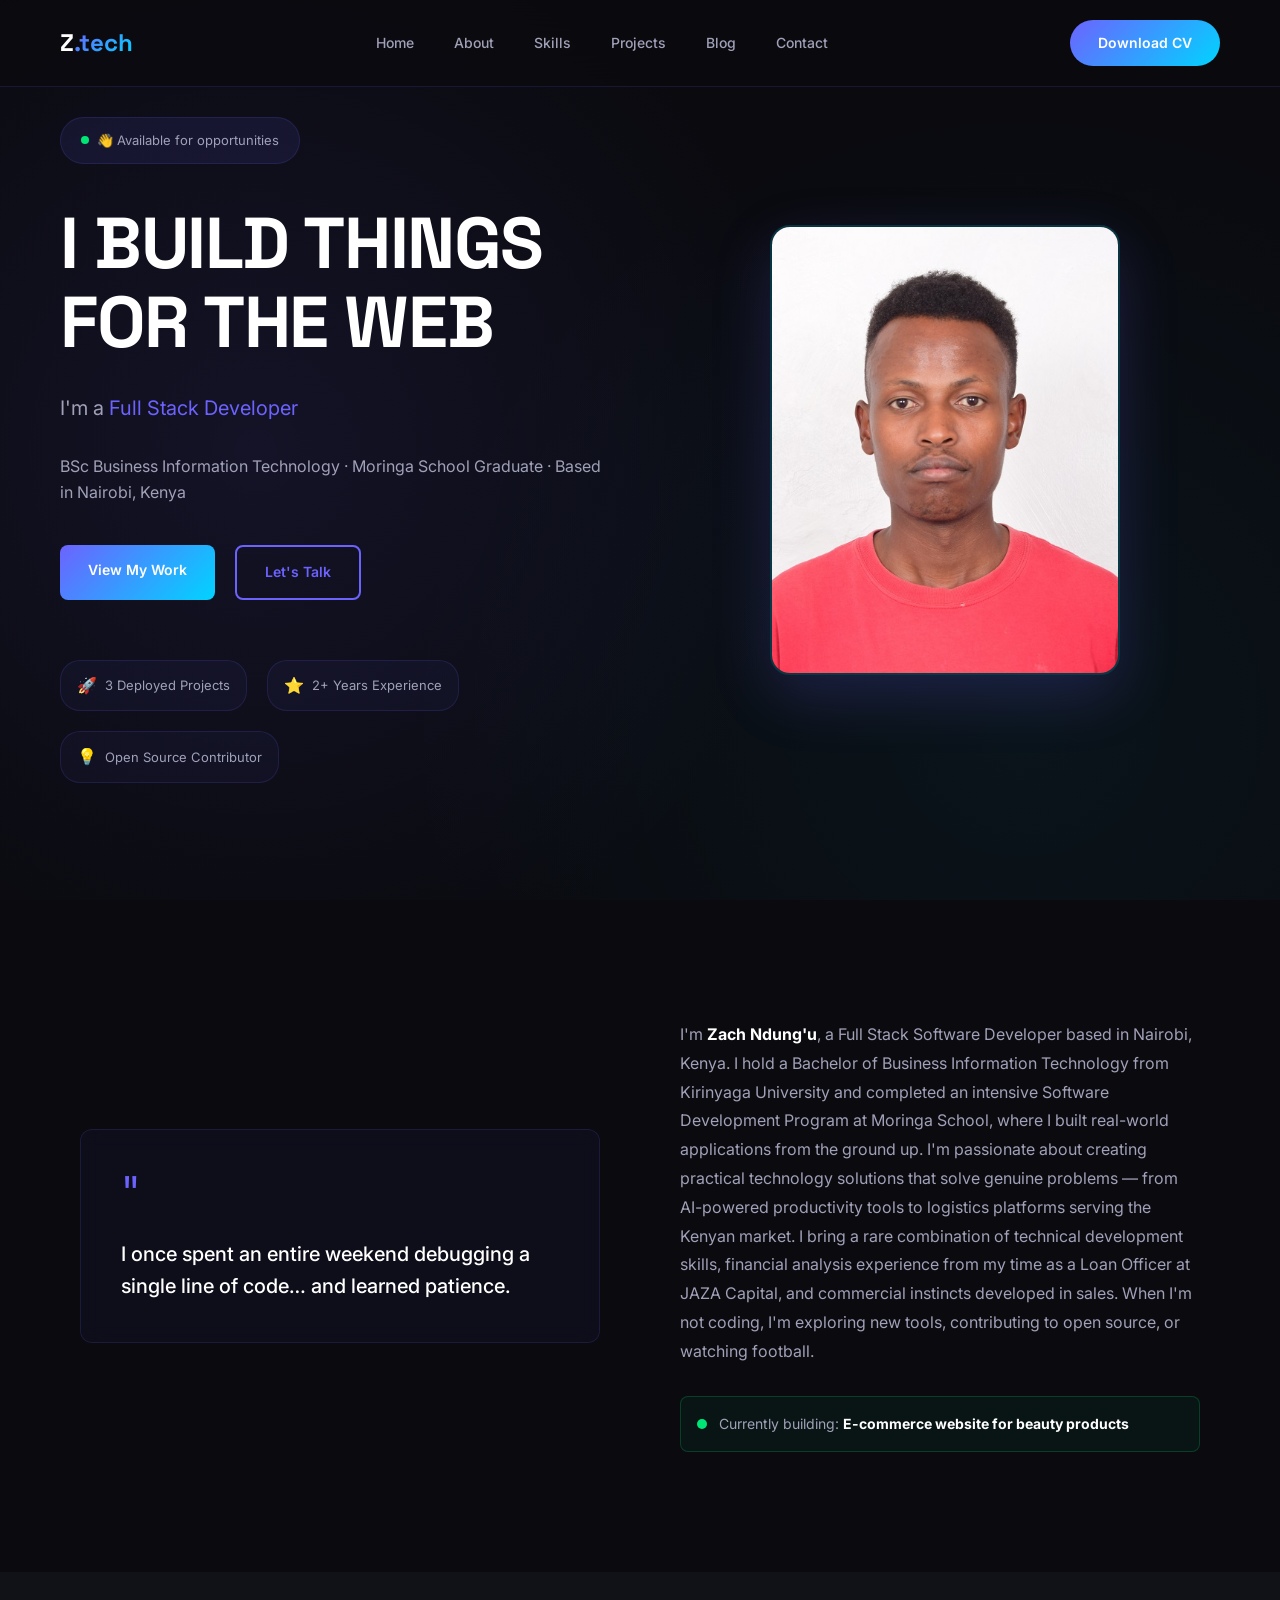
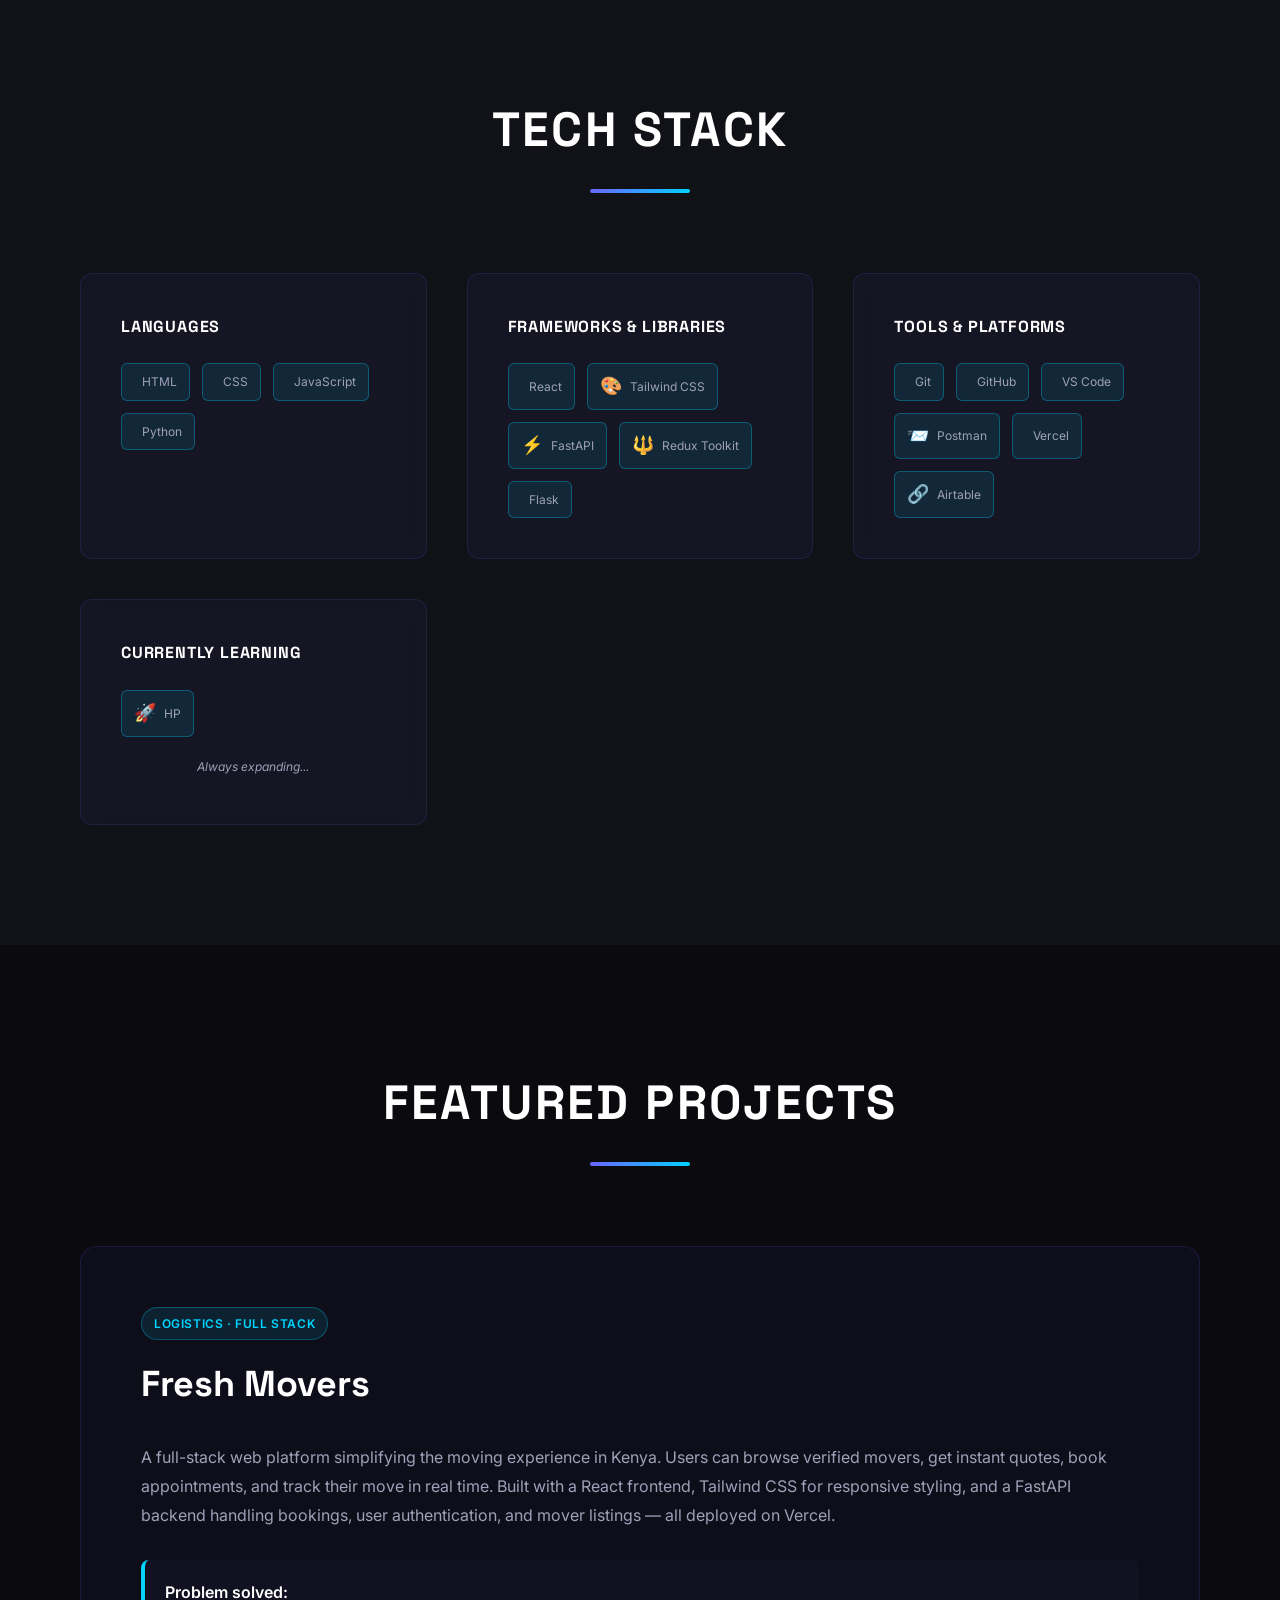
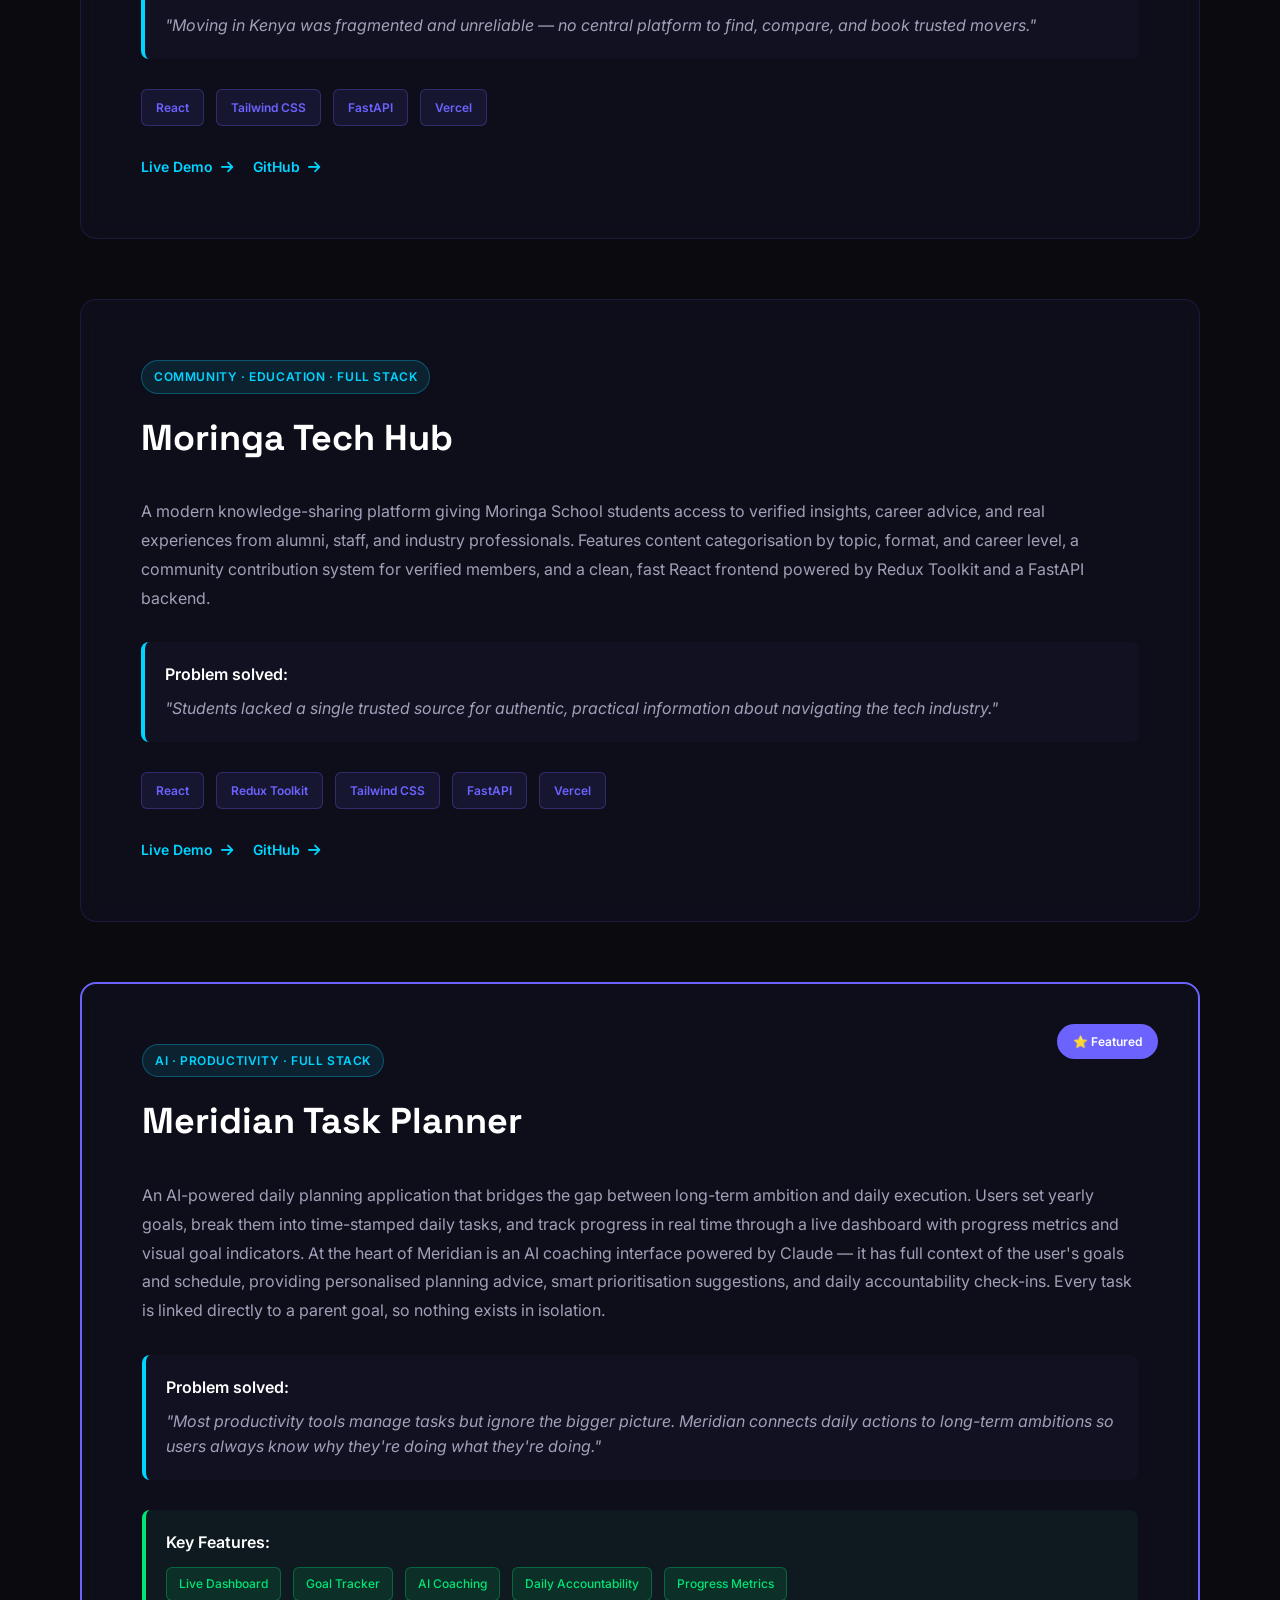
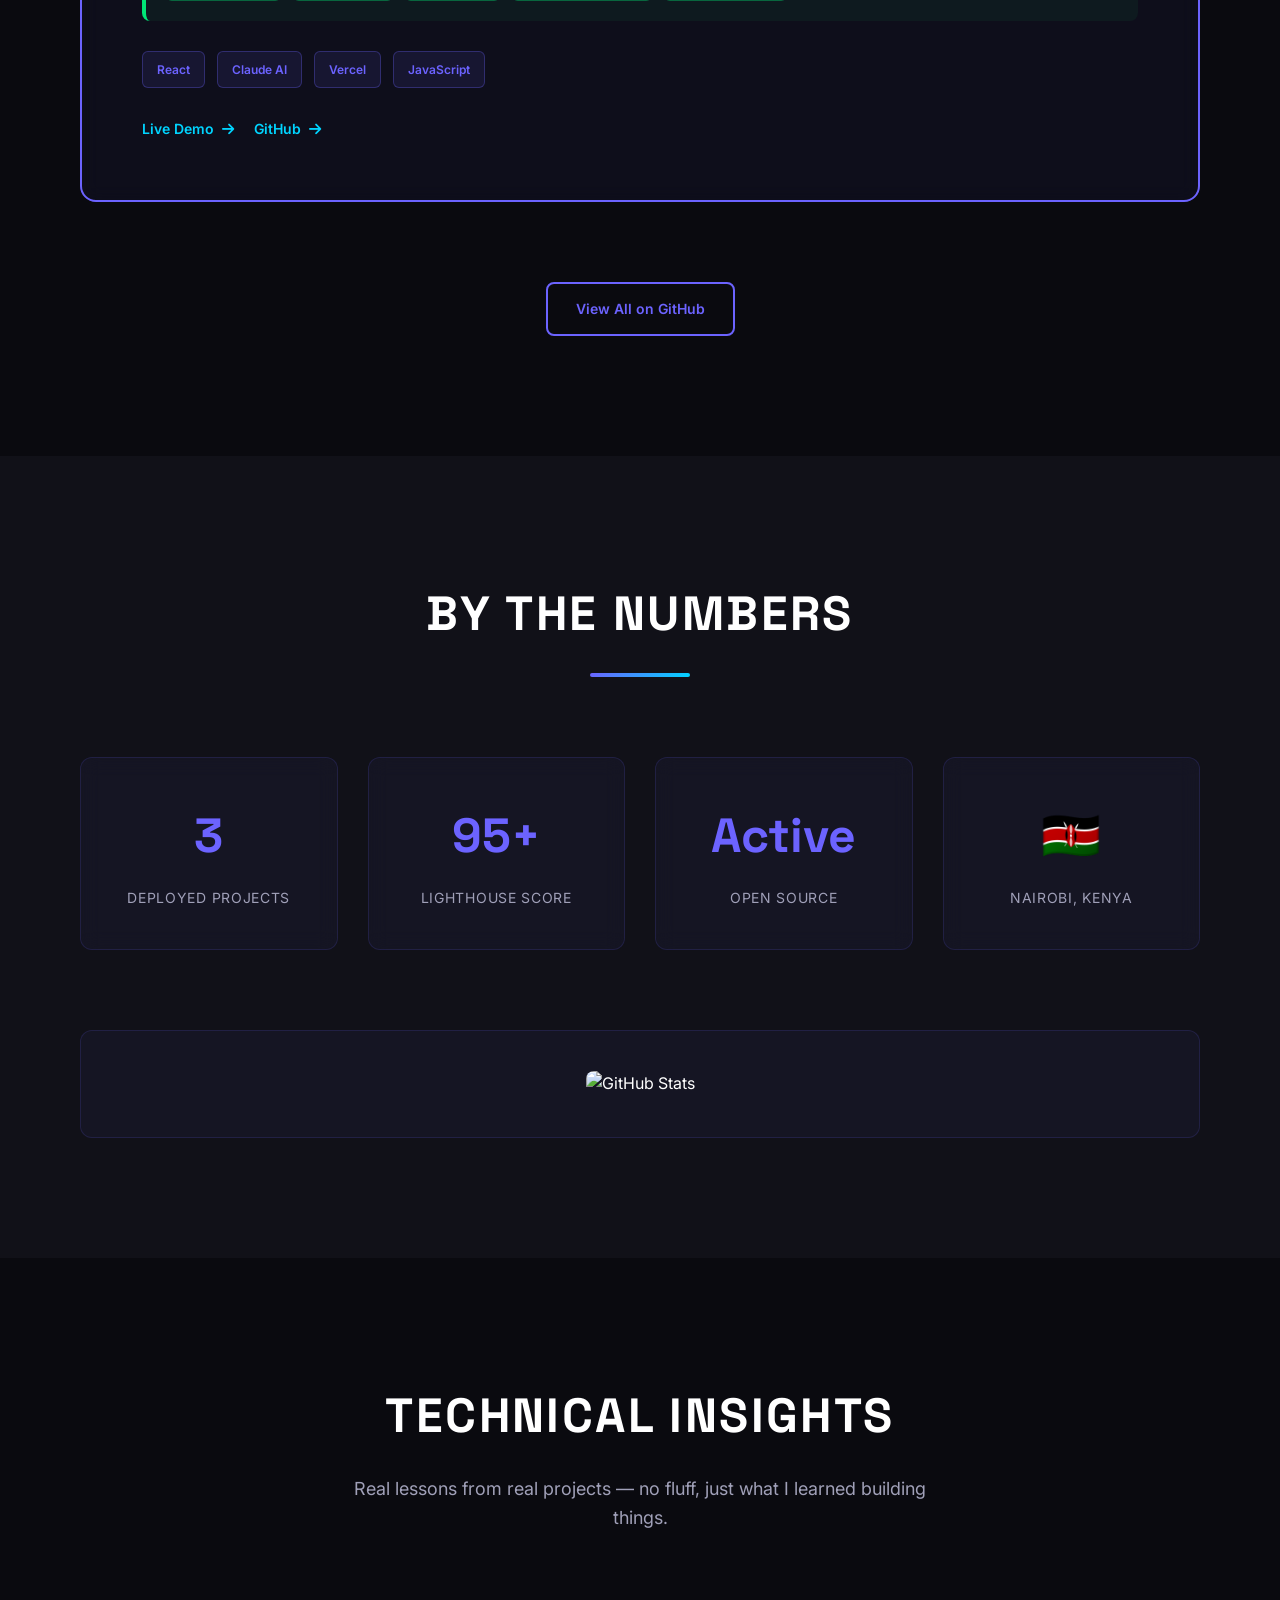
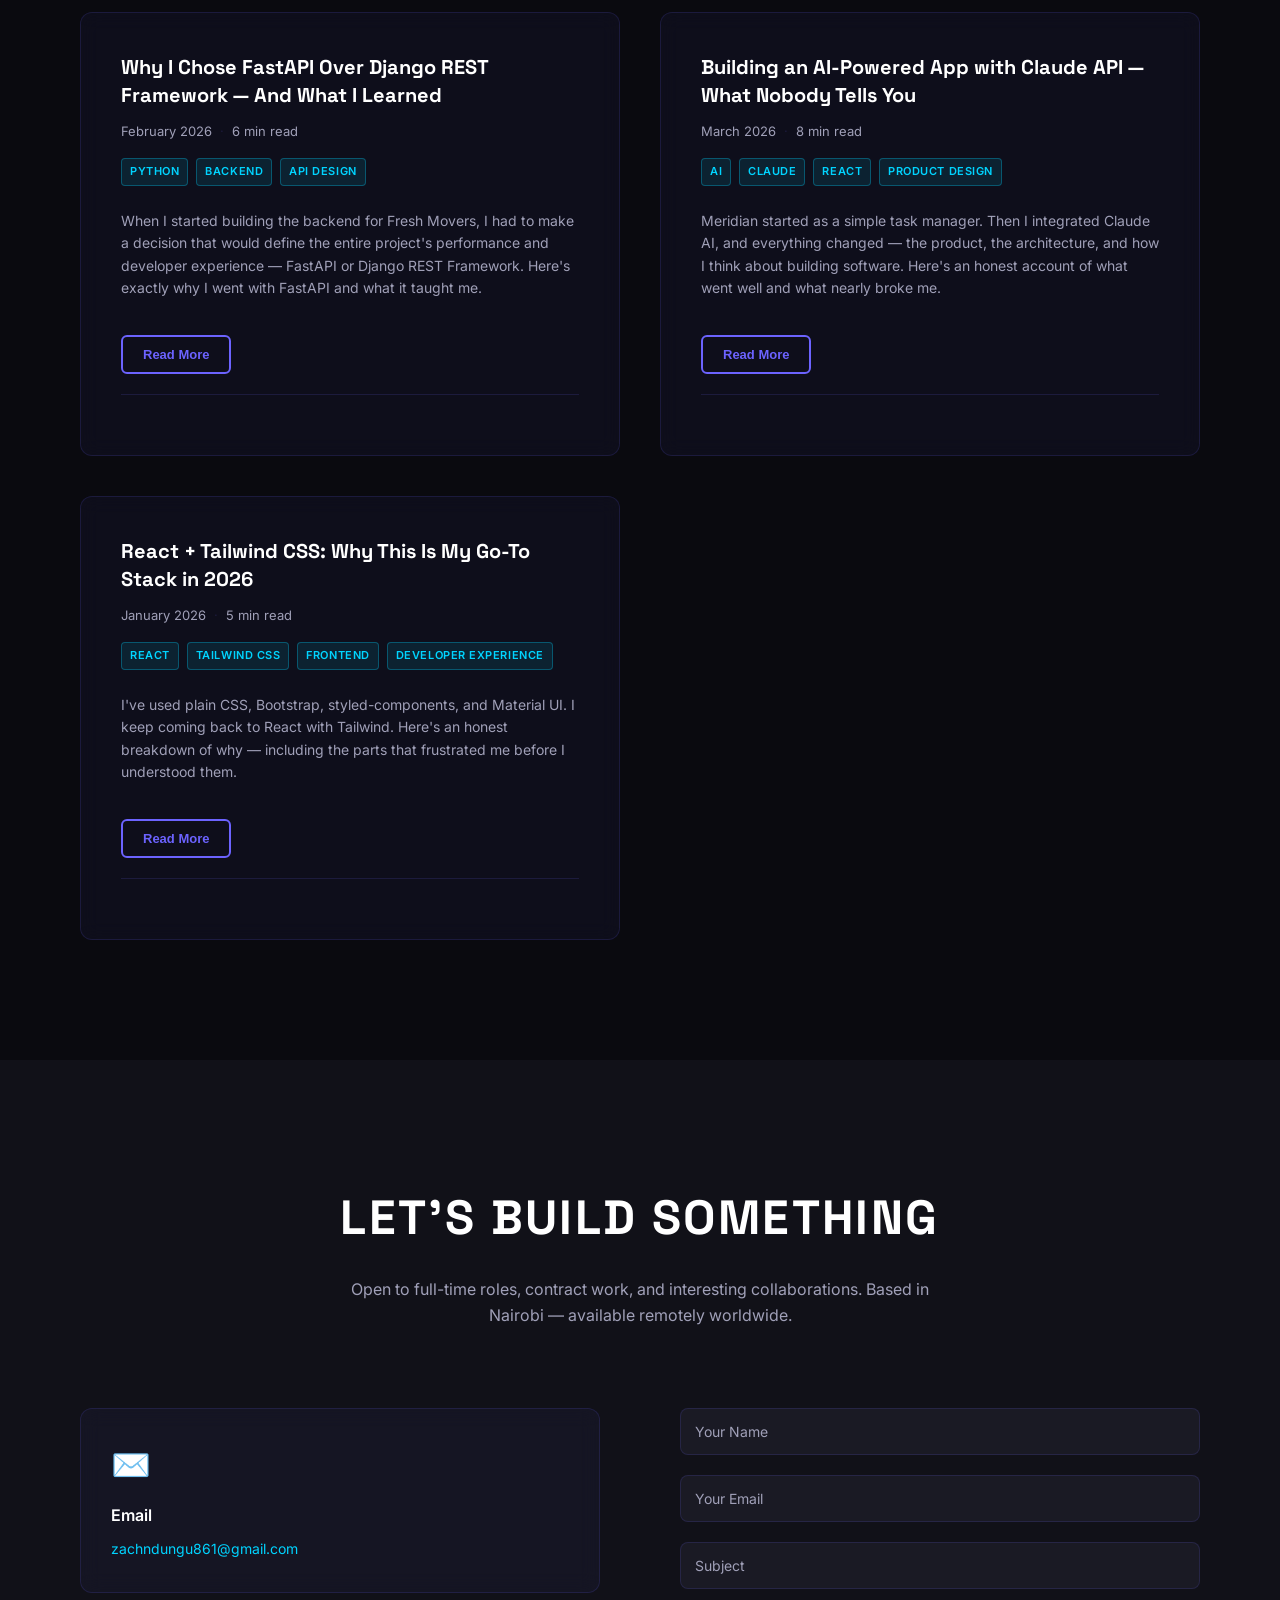
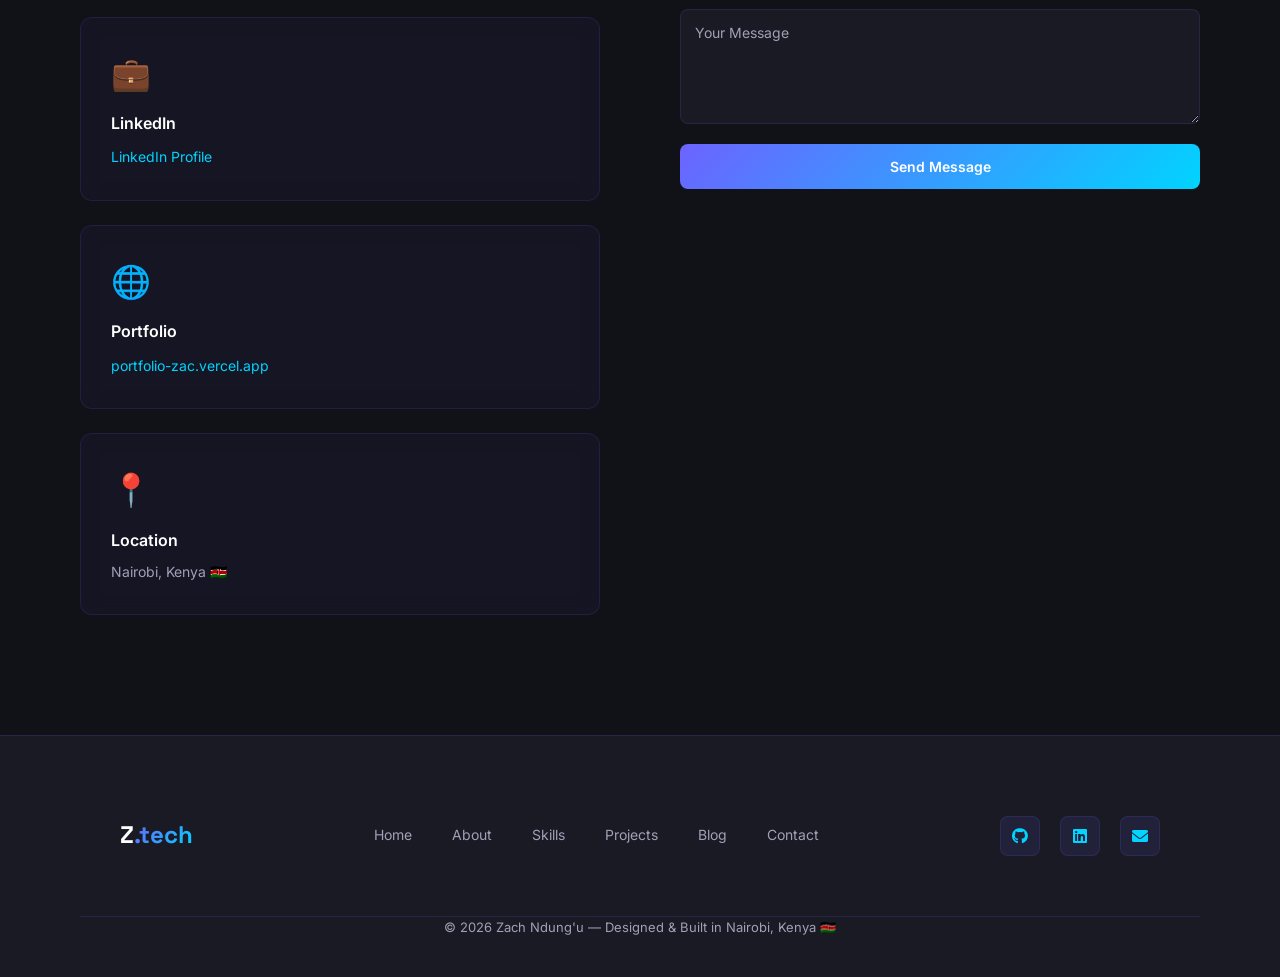
==== commit a0547dfc: "modified design" ====
--- a/index.html
+++ b/index.html
@@ -3,205 +3,644 @@
 <head>
     <meta charset="UTF-8">
     <meta name="viewport" content="width=device-width, initial-scale=1.0">
-    <title>Zach - Full Stack Developer</title>
+    <title>Zach Ndung'u - Full Stack Developer & AI Builder</title>
     <link rel="stylesheet" href="style.css">
     <link href="https://cdnjs.cloudflare.com/ajax/libs/font-awesome/6.0.0/css/all.min.css" rel="stylesheet">
-    <link href="https://fonts.googleapis.com/css2?family=Playfair+Display:ital,wght@1,700;1,900&family=Inter:wght@400;700;900&display=swap" rel="stylesheet">
+    <link href="https://fonts.googleapis.com/css2?family=Space+Grotesk:wght@400;500;600;700&family=Inter:wght@400;500;600;700&display=swap" rel="stylesheet">
+    <link rel="stylesheet" href="https://cdn.jsdelivr.net/gh/devicons/devicon@v2.15.1/devicon.min.css">
 </head>
 <body>
+    <!-- ============================================
+         NAVBAR
+         ============================================ -->
     <nav class="navbar">
         <div class="nav-container">
-            <div class="nav-logo">Zach.</div>
+            <a href="#home" class="nav-logo">
+                Z<span class="logo-tech">.tech</span>
+            </a>
             <ul class="nav-menu">
                 <li><a href="#home" class="nav-link">Home</a></li>
                 <li><a href="#about" class="nav-link">About</a></li>
                 <li><a href="#skills" class="nav-link">Skills</a></li>
                 <li><a href="#projects" class="nav-link">Projects</a></li>
+                <li><a href="#blog" class="nav-link">Blog</a></li>
+                <li><a href="#contact" class="nav-link">Contact</a></li>
             </ul>
-            <a href="#contact" class="nav-contact-btn">Contact</a>
-        </div>
-        <button class="mobile-hamburger">
-            <span></span>
-            <span></span>
-            <span></span>
-        </button>
+            <a href="cv.pdf" download class="nav-cv-btn">Download CV</a>
+            <button class="mobile-hamburger">
+                <span></span>
+                <span></span>
+                <span></span>
+            </button>
+        </div>
     </nav>
 
+    <!-- ============================================
+         HERO SECTION
+         ============================================ -->
     <section id="home" class="hero">
-        <div class="hero-greeting">Hey, there</div>
-        <div class="hero-badge">
-            <span class="badge-dot"></span>
-            <span>Available for opportunities</span>
-        </div>
-        <div class="hero-specialization">Full Stack Development<br>UI/UX Design</div>
-        <div class="hero-image-wrapper">
-            <img src="45606bc1-32b1-4fbd-8a20-4f6b3a2e52c5.jpeg" alt="Zach - Developer" class="hero-profile-img">
-        </div>
-        <div class="hero-name">I AM<br>ZACH</div>
-        <div class="hero-title-block">FULL STACK<br>SOFTWARE<br>DEVELOPER</div>
+        <div class="hero-container">
+            <div class="hero-left">
+                <!-- Available badge -->
+                <div class="hero-badge">
+                    <span class="badge-glow"></span>
+                    <span class="badge-text">👋 Available for opportunities</span>
+                </div>
+
+                <!-- Main heading -->
+                <h1 class="hero-heading">I BUILD THINGS FOR THE WEB</h1>
+
+                <!-- Typewriter effect -->
+                <div class="hero-typewriter">
+                    <p>I'm a <span class="typewriter-text">Full Stack Developer</span></p>
+                </div>
+
+                <!-- Bio -->
+                <p class="hero-bio">BSc Business Information Technology · Moringa School Graduate · Based in Nairobi, Kenya</p>
+
+                <!-- CTA Buttons -->
+                <div class="hero-cta">
+                    <a href="#projects" class="btn btn-gradient">View My Work</a>
+                    <a href="#contact" class="btn btn-ghost">Let's Talk</a>
+                </div>
+
+                <!-- Stats -->
+                <div class="hero-stats">
+                    <div class="stat-pill">
+                        <span class="stat-icon">🚀</span>
+                        <span>3 Deployed Projects</span>
+                    </div>
+                    <div class="stat-pill">
+                        <span class="stat-icon">⭐</span>
+                        <span>2+ Years Experience</span>
+                    </div>
+                    <div class="stat-pill">
+                        <span class="stat-icon">💡</span>
+                        <span>Open Source Contributor</span>
+                    </div>
+                </div>
+            </div>
+
+            <!-- Hero Right Column - Profile Photo -->
+            <div class="hero-right">
+                <div class="hero-image-wrapper">
+                    <img src="45606bc1-32b1-4fbd-8a20-4f6b3a2e52c5.jpeg" alt="Zach Ndung'u - Developer" class="hero-profile-img">
+                </div>
+            </div>
+        </div>
+
+        <!-- Animated gradient mesh background -->
+        <div class="hero-gradient-mesh"></div>
     </section>
 
+    <!-- ============================================
+         ABOUT SECTION
+         ============================================ -->
     <section id="about" class="about">
         <div class="container">
-            <h2 class="section-title">About Me</h2>
-            <div class="about-content">
-                <div class="about-text">
-                    <p>I'm a passionate full-stack developer with expertise in modern web technologies. I love creating efficient, scalable solutions that solve real-world problems.</p>
-                    <div class="stats">
-                        <div class="stat">
-                            <span class="stat-number">3+</span>
-                            <span class="stat-label">Years Experience</span>
-                        </div>
-                        <div class="stat">
-                            <span class="stat-number">50+</span>
-                            <span class="stat-label">Projects Completed</span>
-                        </div>
-                        <div class="stat">
-                            <span class="stat-number">100%</span>
-                            <span class="stat-label">Client Satisfaction</span>
-                        </div>
+            <div class="about-container">
+                <!-- Left column - Quote -->
+                <div class="about-left">
+                    <div class="about-quote-card">
+                        <div class="quote-icon">"</div>
+                        <p class="quote-text">I once spent an entire weekend debugging a single line of code… and learned patience.</p>
+                    </div>
+                </div>
+
+                <!-- Right column - Content -->
+                <div class="about-right">
+                    <p class="about-text">
+                        I'm <strong>Zach Ndung'u</strong>, a Full Stack Software Developer based in Nairobi, Kenya. I hold a Bachelor of Business Information Technology from Kirinyaga University and completed an intensive Software Development Program at Moringa School, where I built real-world applications from the ground up. I'm passionate about creating practical technology solutions that solve genuine problems — from AI-powered productivity tools to logistics platforms serving the Kenyan market. I bring a rare combination of technical development skills, financial analysis experience from my time as a Loan Officer at JAZA Capital, and commercial instincts developed in sales. When I'm not coding, I'm exploring new tools, contributing to open source, or watching football.
+                    </p>
+
+                    <!-- Currently building -->
+                    <div class="currently-building">
+                        <div class="building-dot"></div>
+                        <span>Currently building: <strong>E-commerce website for beauty products</strong></span>
                     </div>
                 </div>
             </div>
         </div>
     </section>
 
+    <!-- ============================================
+         SKILLS SECTION
+         ============================================ -->
     <section id="skills" class="skills">
         <div class="container">
-            <h2 class="section-title">Technical Skills</h2>
+            <h2 class="section-heading">TECH STACK</h2>
+            <div class="heading-underline"></div>
+
             <div class="skills-grid">
-                <div class="skill-category">
-                    <h3>Frontend</h3>
-                    <div class="skill-items">
-                        <span class="skill-item">React</span>
-                        <span class="skill-item">Vue.js</span>
-                        <span class="skill-item">TypeScript</span>
-                        <span class="skill-item">Next.js</span>
-                        <span class="skill-item">Tailwind CSS</span>
-                    </div>
-                </div>
-                <div class="skill-category">
-                    <h3>Backend</h3>
-                    <div class="skill-items">
-                        <span class="skill-item">Node.js</span>
-                        <span class="skill-item">Python</span>
-                        <span class="skill-item">Express</span>
-                        <span class="skill-item">Django</span>
-                        <span class="skill-item">GraphQL</span>
-                    </div>
-                </div>
-                <div class="skill-category">
-                    <h3>Database & Cloud</h3>
-                    <div class="skill-items">
-                        <span class="skill-item">MongoDB</span>
-                        <span class="skill-item">PostgreSQL</span>
-                        <span class="skill-item">AWS</span>
-                        <span class="skill-item">Docker</span>
-                        <span class="skill-item">Redis</span>
-                    </div>
-                </div>
-                <div class="skill-category">
-                    <h3>Tools & Others</h3>
-                    <div class="skill-items">
-                        <span class="skill-item">Git</span>
-                        <span class="skill-item">Webpack</span>
-                        <span class="skill-item">Jest</span>
-                        <span class="skill-item">Figma</span>
-                        <span class="skill-item">Agile</span>
+                <!-- Languages -->
+                <div class="skill-card">
+                    <h3 class="skill-title">Languages</h3>
+                    <div class="skill-badges">
+                        <span class="skill-badge">
+                            <i class="devicon-html5-plain"></i>
+                            <span>HTML</span>
+                        </span>
+                        <span class="skill-badge">
+                            <i class="devicon-css3-plain"></i>
+                            <span>CSS</span>
+                        </span>
+                        <span class="skill-badge">
+                            <i class="devicon-javascript-plain"></i>
+                            <span>JavaScript</span>
+                        </span>
+                        <span class="skill-badge">
+                            <i class="devicon-python-plain"></i>
+                            <span>Python</span>
+                        </span>
+                    </div>
+                </div>
+
+                <!-- Frameworks & Libraries -->
+                <div class="skill-card">
+                    <h3 class="skill-title">Frameworks & Libraries</h3>
+                    <div class="skill-badges">
+                        <span class="skill-badge">
+                            <i class="devicon-react-plain"></i>
+                            <span>React</span>
+                        </span>
+                        <span class="skill-badge">
+                            <!-- Tailwind CSS doesn't have a clear devicon, using text badge -->
+                            <span class="devicon-text">🎨</span>
+                            <span>Tailwind CSS</span>
+                        </span>
+                        <span class="skill-badge">
+                            <span class="devicon-text">⚡</span>
+                            <span>FastAPI</span>
+                        </span>
+                        <span class="skill-badge">
+                            <span class="devicon-text">🔱</span>
+                            <span>Redux Toolkit</span>
+                        </span>
+                        <span class="skill-badge">
+                            <i class="devicon-flask-plain"></i>
+                            <span>Flask</span>
+                        </span>
+                    </div>
+                </div>
+
+                <!-- Tools & Platforms -->
+                <div class="skill-card">
+                    <h3 class="skill-title">Tools & Platforms</h3>
+                    <div class="skill-badges">
+                        <span class="skill-badge">
+                            <i class="devicon-git-plain"></i>
+                            <span>Git</span>
+                        </span>
+                        <span class="skill-badge">
+                            <i class="devicon-github-plain"></i>
+                            <span>GitHub</span>
+                        </span>
+                        <span class="skill-badge">
+                            <i class="devicon-vscode-plain"></i>
+                            <span>VS Code</span>
+                        </span>
+                        <span class="skill-badge">
+                            <span class="devicon-text">📨</span>
+                            <span>Postman</span>
+                        </span>
+                        <span class="skill-badge">
+                            <i class="devicon-vercel-plain"></i>
+                            <span>Vercel</span>
+                        </span>
+                        <span class="skill-badge">
+                            <span class="devicon-text">🔗</span>
+                            <span>Airtable</span>
+                        </span>
+                    </div>
+                </div>
+
+                <!-- Currently Learning -->
+                <div class="skill-card">
+                    <h3 class="skill-title">Currently Learning</h3>
+                    <div class="skill-badges">
+                        <span class="skill-badge">
+                            <span class="devicon-text">🚀</span>
+                            <span>HP</span>
+                        </span>
+                        <span class="skill-badge-text">Always expanding...</span>
                     </div>
                 </div>
             </div>
         </div>
     </section>
 
+    <!-- ============================================
+         FEATURED PROJECTS SECTION
+         ============================================ -->
     <section id="projects" class="projects">
         <div class="container">
-            <h2 class="section-title">RECENT PROJECTS</h2>
-            <div class="projects-grid">
-                <div class="project-card">
-                    <div class="project-image-container">
-                        <img src="https://via.placeholder.com/600x400/FFF8E7/333333?text=Farm+Fresh" alt="Farm Fresh" class="project-img">
-                        <div class="project-overlay">
-                            <h3 class="project-name">FARM FRESH</h3>
-                        </div>
-                    </div>
-                    <div class="project-info">
-                        <p>A web platform for moving services in Kenya, helping users easily book and manage moves.</p>
-                        <div class="project-tech">
-                            <span>React</span>
-                            <span>Tailwind CSS</span>
-                            <span>FastAPI</span>
-                        </div>
-                        <div class="project-links">
-                            <a href="https://github.com/zak-dev-art" target="_blank" rel="noopener noreferrer"><i class="fab fa-github"></i></a>
-                            <a href="https://fresh-movers-kenya.vercel.app/" target="_blank" rel="noopener noreferrer"><i class="fas fa-external-link-alt"></i></a>
-                        </div>
-                    </div>
-                </div>
-                <div class="project-card">
-                    <div class="project-image-container">
-                        <img src="https://via.placeholder.com/600x400/FFF8E7/333333?text=Moringa+Tech+Hub" alt="Moringa Tech Hub" class="project-img">
-                        <div class="project-overlay">
-                            <h3 class="project-name">MORINGA TECH HUB</h3>
-                        </div>
-                    </div>
-                    <div class="project-info">
-                        <p>A modern platform where students can get verified information, advice, and inspiration about the tech space.</p>
-                        <div class="project-tech">
-                            <span>React</span>
-                            <span>Redux Toolkit</span>
-                            <span>Tailwind CSS</span>
-                            <span>FastAPI</span>
-                        </div>
-                        <div class="project-links">
-                            <a href="https://github.com/zak-dev-art" target="_blank" rel="noopener noreferrer"><i class="fab fa-github"></i></a>
-                            <a href="https://moringa-tech-hub-kappa.vercel.app/" target="_blank" rel="noopener noreferrer"><i class="fas fa-external-link-alt"></i></a>
-                        </div>
-                    </div>
-                </div>
+            <h2 class="section-heading">FEATURED PROJECTS</h2>
+            <div class="heading-underline"></div>
+
+            <!-- Project 1: Fresh Movers -->
+            <article class="project-card">
+                <div class="project-content">
+                    <div class="project-header">
+                        <span class="project-tag">Logistics · Full Stack</span>
+                        <h3 class="project-title">Fresh Movers</h3>
+                    </div>
+                    <p class="project-description">
+                        A full-stack web platform simplifying the moving experience in Kenya. Users can browse verified movers, get instant quotes, book appointments, and track their move in real time. Built with a React frontend, Tailwind CSS for responsive styling, and a FastAPI backend handling bookings, user authentication, and mover listings — all deployed on Vercel.
+                    </p>
+                    <div class="project-problem">
+                        <subtitle class="problem-label">Problem solved:</subtitle>
+                        <p>"Moving in Kenya was fragmented and unreliable — no central platform to find, compare, and book trusted movers."</p>
+                    </div>
+                    <div class="project-tech-badges">
+                        <span class="tech-badge">React</span>
+                        <span class="tech-badge">Tailwind CSS</span>
+                        <span class="tech-badge">FastAPI</span>
+                        <span class="tech-badge">Vercel</span>
+                    </div>
+                    <div class="project-links">
+                        <a href="https://fresh-movers-kenya.vercel.app/" target="_blank" rel="noopener noreferrer" class="project-link">
+                            Live Demo <i class="fas fa-arrow-right"></i>
+                        </a>
+                        <a href="https://github.com/zak-dev-art/Fresh-movers-kenya" target="_blank" rel="noopener noreferrer" class="project-link">
+                            GitHub <i class="fas fa-arrow-right"></i>
+                        </a>
+                    </div>
+                </div>
+            </article>
+
+            <!-- Project 2: Moringa Tech Hub -->
+            <article class="project-card project-card-reverse">
+                <div class="project-content">
+                    <div class="project-header">
+                        <span class="project-tag">Community · Education · Full Stack</span>
+                        <h3 class="project-title">Moringa Tech Hub</h3>
+                    </div>
+                    <p class="project-description">
+                        A modern knowledge-sharing platform giving Moringa School students access to verified insights, career advice, and real experiences from alumni, staff, and industry professionals. Features content categorisation by topic, format, and career level, a community contribution system for verified members, and a clean, fast React frontend powered by Redux Toolkit and a FastAPI backend.
+                    </p>
+                    <div class="project-problem">
+                        <subtitle class="problem-label">Problem solved:</subtitle>
+                        <p>"Students lacked a single trusted source for authentic, practical information about navigating the tech industry."</p>
+                    </div>
+                    <div class="project-tech-badges">
+                        <span class="tech-badge">React</span>
+                        <span class="tech-badge">Redux Toolkit</span>
+                        <span class="tech-badge">Tailwind CSS</span>
+                        <span class="tech-badge">FastAPI</span>
+                        <span class="tech-badge">Vercel</span>
+                    </div>
+                    <div class="project-links">
+                        <a href="https://moringa-tech-hub-kappa.vercel.app/" target="_blank" rel="noopener noreferrer" class="project-link">
+                            Live Demo <i class="fas fa-arrow-right"></i>
+                        </a>
+                        <a href="https://github.com/danielkamweru/Moringa-TechHub" target="_blank" rel="noopener noreferrer" class="project-link">
+                            GitHub <i class="fas fa-arrow-right"></i>
+                        </a>
+                    </div>
+                </div>
+            </article>
+
+            <!-- Project 3: Meridian Task Planner (Featured) -->
+            <article class="project-card project-featured">
+                <div class="featured-badge">⭐ Featured</div>
+                <div class="project-content">
+                    <div class="project-header">
+                        <span class="project-tag">AI · Productivity · Full Stack</span>
+                        <h3 class="project-title">Meridian Task Planner</h3>
+                    </div>
+                    <p class="project-description">
+                        An AI-powered daily planning application that bridges the gap between long-term ambition and daily execution. Users set yearly goals, break them into time-stamped daily tasks, and track progress in real time through a live dashboard with progress metrics and visual goal indicators. At the heart of Meridian is an AI coaching interface powered by Claude — it has full context of the user's goals and schedule, providing personalised planning advice, smart prioritisation suggestions, and daily accountability check-ins. Every task is linked directly to a parent goal, so nothing exists in isolation.
+                    </p>
+                    <div class="project-problem">
+                        <subtitle class="problem-label">Problem solved:</subtitle>
+                        <p>"Most productivity tools manage tasks but ignore the bigger picture. Meridian connects daily actions to long-term ambitions so users always know why they're doing what they're doing."</p>
+                    </div>
+                    <div class="project-features">
+                        <subtitle class="features-label">Key Features:</subtitle>
+                        <div class="features-list">
+                            <span class="feature-item">Live Dashboard</span>
+                            <span class="feature-item">Goal Tracker</span>
+                            <span class="feature-item">AI Coaching</span>
+                            <span class="feature-item">Daily Accountability</span>
+                            <span class="feature-item">Progress Metrics</span>
+                        </div>
+                    </div>
+                    <div class="project-tech-badges">
+                        <span class="tech-badge">React</span>
+                        <span class="tech-badge">Claude AI</span>
+                        <span class="tech-badge">Vercel</span>
+                        <span class="tech-badge">JavaScript</span>
+                    </div>
+                    <div class="project-links">
+                        <a href="https://meridian-gl6m.vercel.app/" target="_blank" rel="noopener noreferrer" class="project-link">
+                            Live Demo <i class="fas fa-arrow-right"></i>
+                        </a>
+                        <a href="https://github.com/zak-dev-art/Meridian" target="_blank" rel="noopener noreferrer" class="project-link">
+                            GitHub <i class="fas fa-arrow-right"></i>
+                        </a>
+                    </div>
+                </div>
+            </article>
+
+            <!-- View all on GitHub -->
+            <div class="projects-footer">
+                <a href="https://github.com/zak-dev-art" target="_blank" rel="noopener noreferrer" class="btn btn-ghost">View All on GitHub</a>
             </div>
         </div>
     </section>
 
+    <!-- ============================================
+         METRICS DASHBOARD
+         ============================================ -->
+    <section id="metrics" class="metrics">
+        <div class="container">
+            <h2 class="section-heading">BY THE NUMBERS</h2>
+            <div class="heading-underline"></div>
+
+            <div class="metrics-grid">
+                <!-- Stat Cards -->
+                <div class="metric-card">
+                    <div class="metric-value">3</div>
+                    <div class="metric-label">Deployed Projects</div>
+                </div>
+                <div class="metric-card">
+                    <div class="metric-value">95+</div>
+                    <div class="metric-label">Lighthouse Score</div>
+                </div>
+                <div class="metric-card">
+                    <div class="metric-value">Active</div>
+                    <div class="metric-label">Open Source</div>
+                </div>
+                <div class="metric-card">
+                    <div class="metric-value">🇰🇪</div>
+                    <div class="metric-label">Nairobi, Kenya</div>
+                </div>
+            </div>
+
+            <!-- GitHub Stats Card -->
+            <div class="github-stats">
+                <img src="https://github-readme-stats.vercel.app/api?username=zak-dev-art&show_icons=true&theme=tokyonight&bg_color=0a0a0f&border_color=6c63ff&text_color=ffffff&title_color=6c63ff" alt="GitHub Stats" class="github-stats-img">
+            </div>
+        </div>
+    </section>
+
+    <!-- ============================================
+         BLOG SECTION
+         ============================================ -->
+    <section id="blog" class="blog">
+        <div class="container">
+            <h2 class="section-heading">TECHNICAL INSIGHTS</h2>
+            <p class="blog-subheading">Real lessons from real projects — no fluff, just what I learned building things.</p>
+
+            <div class="blog-grid">
+                <!-- Blog Post 1 -->
+                <article class="blog-card">
+                    <div class="blog-header">
+                        <h3 class="blog-title">Why I Chose FastAPI Over Django REST Framework — And What I Learned</h3>
+                        <div class="blog-meta">
+                            <span class="blog-date">February 2026</span>
+                            <span class="blog-divider">·</span>
+                            <span class="blog-time">6 min read</span>
+                        </div>
+                        <div class="blog-tags">
+                            <span class="blog-tag">Python</span>
+                            <span class="blog-tag">Backend</span>
+                            <span class="blog-tag">API Design</span>
+                        </div>
+                    </div>
+                    <p class="blog-excerpt">
+                        When I started building the backend for Fresh Movers, I had to make a decision that would define the entire project's performance and developer experience — FastAPI or Django REST Framework. Here's exactly why I went with FastAPI and what it taught me.
+                    </p>
+                    <button class="blog-toggle" data-post="1">Read More</button>
+
+                    <!-- Blog Post Full Content (Expandable) -->
+                    <div class="blog-content" id="blog-content-1">
+                        <h4>The Problem I Was Solving</h4>
+                        <p>Fresh Movers needed a backend that could handle booking requests, user authentication, mover listings, and real-time availability checks — all with fast response times and clean API documentation that my React frontend could consume easily.</p>
+
+                        <h4>Why FastAPI Won</h4>
+                        <p>The first thing that caught my attention was automatic interactive API documentation. FastAPI generates Swagger UI out of the box at /docs — meaning every endpoint I wrote was instantly testable without leaving my browser. When you're building and iterating quickly, this is a genuine superpower.</p>
+                        <p>The second reason was performance. FastAPI is built on Starlette and uses Python's async/await natively, making it one of the fastest Python web frameworks available — comparable to Node.js in benchmarks. For an application where multiple users might be checking mover availability simultaneously, async request handling matters.</p>
+                        <p>Third: type hints. FastAPI uses Python's type annotation system with Pydantic models for request and response validation. This means if a request comes in with the wrong data type, FastAPI rejects it automatically before it ever touches my business logic. Coming from a background where I'd manually validate inputs, this felt like having a safety net on every endpoint.</p>
+
+                        <h4>What Django REST Would Have Given Me</h4>
+                        <p>DRF has a mature ecosystem, an admin panel out of the box, and battle-tested ORM integration. For a project with complex relational database requirements and a large team, DRF makes sense. But for a lean, performance-focused API being built solo with speed as a priority, it felt like putting on a suit to go jogging.</p>
+
+                        <h4>The Tradeoff I Accepted</h4>
+                        <p>FastAPI's ecosystem is newer. I hit moments where a Django package I'd heard about simply didn't have a FastAPI equivalent, and I had to build the solution myself. That was frustrating in the short term but genuinely educational.</p>
+
+                        <h4>What I'd Tell Other Developers</h4>
+                        <p>If you're building a new API from scratch, value performance and documentation, and are comfortable with Python type hints — start with FastAPI. If you're building something with complex admin requirements or joining a large team with existing Django expertise — go DRF. The best framework is the one that fits the specific problem in front of you.</p>
+                    </div>
+                </article>
+
+                <!-- Blog Post 2 -->
+                <article class="blog-card">
+                    <div class="blog-header">
+                        <h3 class="blog-title">Building an AI-Powered App with Claude API — What Nobody Tells You</h3>
+                        <div class="blog-meta">
+                            <span class="blog-date">March 2026</span>
+                            <span class="blog-divider">·</span>
+                            <span class="blog-time">8 min read</span>
+                        </div>
+                        <div class="blog-tags">
+                            <span class="blog-tag">AI</span>
+                            <span class="blog-tag">Claude</span>
+                            <span class="blog-tag">React</span>
+                            <span class="blog-tag">Product Design</span>
+                        </div>
+                    </div>
+                    <p class="blog-excerpt">
+                        Meridian started as a simple task manager. Then I integrated Claude AI, and everything changed — the product, the architecture, and how I think about building software. Here's an honest account of what went well and what nearly broke me.
+                    </p>
+                    <button class="blog-toggle" data-post="2">Read More</button>
+
+                    <!-- Blog Post Full Content (Expandable) -->
+                    <div class="blog-content" id="blog-content-2">
+                        <h4>The Original Idea</h4>
+                        <p>Meridian was supposed to be a straightforward productivity app — set goals, create tasks, track progress. Clean, simple, useful. The AI integration was almost an afterthought. Then I started thinking: what if the app didn't just track what you were doing, but actually understood why you were doing it?</p>
+
+                        <h4>Choosing Claude Over GPT</h4>
+                        <p>I evaluated both OpenAI's GPT-4 and Anthropic's Claude for the coaching interface. The decision came down to one thing: context handling. Meridian needed an AI that could hold the full context of a user's yearly goals, their daily task list, their completion rate, and their current blockers — and then give advice that felt genuinely personalised, not generic.</p>
+                        <p>Claude handled longer context windows more gracefully in my testing, and the responses felt more thoughtful and less robotic. For a coaching interface where tone matters as much as accuracy, this was the deciding factor.</p>
+
+                        <h4>The Architecture Challenge</h4>
+                        <p>The hardest part wasn't calling the API — that's just a fetch request. The hard part was deciding what context to send. Sending everything on every request would be expensive and slow. Sending too little would make the AI's advice feel disconnected from reality.</p>
+                        <p>I settled on a structured context object that included: the user's top 3 active goals with completion percentages, today's task list with statuses, the last 3 days of completion data, and any tasks the user had flagged as blocked. This gave Claude enough to be genuinely useful without bloating every request.</p>
+
+                        <h4>What Surprised Me</h4>
+                        <p>The AI responses were sometimes too good. Users in testing started treating Meridian's AI coach as a source of truth for life decisions. I had to add a subtle disclaimer and think carefully about the prompts I was sending — because the framing of your system prompt shapes the entire personality and boundaries of the AI's responses. Prompt engineering is a real skill and it took me several iterations to get it right.</p>
+
+                        <h4>The Performance Problem</h4>
+                        <p>AI API calls are slow compared to a database query. On first load, waiting 2–3 seconds for the coaching panel to populate felt jarring. I solved this with a skeleton loading state and by pre-fetching the AI response in the background when the user logs in, so by the time they navigate to the coaching tab, the response is already there.</p>
+
+                        <h4>What I'd Do Differently</h4>
+                        <p>I'd design the AI integration from day one rather than bolting it on. The data model I built for goals and tasks was retrofitted to feed the AI context object, which led to some awkward data transformations. Building with the AI in mind from the start would have produced cleaner architecture.</p>
+
+                        <h4>The Lesson</h4>
+                        <p>AI doesn't make your product smart. It makes your product feel human. The intelligence comes from how you structure the problem, what context you provide, and how carefully you craft the experience around the AI's output. The API call is 5% of the work.</p>
+                    </div>
+                </article>
+
+                <!-- Blog Post 3 -->
+                <article class="blog-card">
+                    <div class="blog-header">
+                        <h3 class="blog-title">React + Tailwind CSS: Why This Is My Go-To Stack in 2026</h3>
+                        <div class="blog-meta">
+                            <span class="blog-date">January 2026</span>
+                            <span class="blog-divider">·</span>
+                            <span class="blog-time">5 min read</span>
+                        </div>
+                        <div class="blog-tags">
+                            <span class="blog-tag">React</span>
+                            <span class="blog-tag">Tailwind CSS</span>
+                            <span class="blog-tag">Frontend</span>
+                            <span class="blog-tag">Developer Experience</span>
+                        </div>
+                    </div>
+                    <p class="blog-excerpt">
+                        I've used plain CSS, Bootstrap, styled-components, and Material UI. I keep coming back to React with Tailwind. Here's an honest breakdown of why — including the parts that frustrated me before I understood them.
+                    </p>
+                    <button class="blog-toggle" data-post="3">Read More</button>
+
+                    <!-- Blog Post Full Content (Expandable) -->
+                    <div class="blog-content" id="blog-content-3">
+                        <h4>How I Got Here</h4>
+                        <p>My first React project used plain CSS modules. Organised, but slow. My second used Bootstrap — fast to start, painful to customise. My third used styled-components — powerful, but the context switching between JavaScript logic and style definitions started to feel like mental overhead. Then I tried Tailwind on the Moringa Tech Hub project and something clicked.</p>
+
+                        <h4>What Tailwind Actually Is</h4>
+                        <p>Tailwind is not a component library. It doesn't give you pre-built buttons or navbars. It gives you utility classes — small, single-purpose CSS building blocks that you compose directly in your HTML. Instead of writing a CSS class called .card with ten properties, you write those ten properties inline as class names. It sounds messy. In practice, on a React project, it's the opposite.</p>
+
+                        <h4>Why It Works With React Specifically</h4>
+                        <p>React already encourages you to think in components. When your styling lives in the same file as your component logic, you stop jumping between files to understand what something looks like. The entire mental model of a Button component — its layout, colour, hover state, responsive behaviour — lives in one place. That's genuinely faster to read, write, and debug.</p>
+
+                        <h4>The Parts That Frustrated Me First</h4>
+                        <p>The class names are verbose. A fully styled card in Tailwind looks like a wall of text in the className attribute. I solved this with the clsx library for conditional classes and by extracting repeated patterns into reusable React components rather than Tailwind @apply directives.</p>
+                        <p>The second frustration was purging. In production, Tailwind removes any CSS class you didn't use — which is great for performance but caused me one memorable bug where dynamically generated class names were being purged because Tailwind's scanner couldn't detect them. The fix is to always write complete class names, never construct them with string concatenation.</p>
+
+                        <h4>The Performance Win</h4>
+                        <p>Tailwind's production CSS bundle is tiny — typically under 10kb for a full application because unused styles are stripped out. Compare this to Bootstrap's 30kb+ minified CSS included whether you use it or not. For Lighthouse scores and Core Web Vitals, this matters.</p>
+
+                        <h4>When I'd Choose Something Else</h4>
+                        <p>If I were building a large design system with dozens of developers and strict brand consistency requirements, I'd reach for a component library like Shadcn/UI built on top of Tailwind — which gives you the utility system plus pre-built accessible components. For solo projects and small teams, vanilla React plus Tailwind remains my fastest path from idea to deployed product.</p>
+
+                        <h4>The Bottom Line</h4>
+                        <p>React gives you composable UI logic. Tailwind gives you composable styling. Together they reduce the number of files, the number of decisions, and the amount of context switching required to build a good-looking, performant frontend. In 2026, with the tooling maturity both ecosystems have reached, this combination is genuinely hard to beat for a full stack JavaScript developer.</p>
+                    </div>
+                </article>
+            </div>
+        </div>
+    </section>
+
+    <!-- ============================================
+         CONTACT SECTION
+         ============================================ -->
     <section id="contact" class="contact">
         <div class="container">
-            <h2 class="section-title">Let's Work Together</h2>
-            <div class="contact-content">
+            <h2 class="section-heading">LET'S BUILD SOMETHING</h2>
+            <p class="contact-subheading">Open to full-time roles, contract work, and interesting collaborations. Based in Nairobi — available remotely worldwide.</p>
+
+            <div class="contact-container">
+                <!-- Contact Info -->
                 <div class="contact-info">
-                    <div class="contact-item">
-                        <i class="fas fa-envelope"></i>
-                        <span>zachndungu861@gmail.com</span>
-                    </div>
-                    <div class="contact-item">
-                        <i class="fas fa-phone"></i>
-                        <span>+254 795536961</span>
-                    </div>
-                    <div class="contact-item">
-                        <i class="fas fa-map-marker-alt"></i>
-                        <span>Nairobi</span>
-                    </div>
-                    <div class="social-links">
-                        <a href="https://github.com/zak-dev-art" class="social-link"><i class="fab fa-github"></i></a>
-                        <a href="https://www.linkedin.com/in/zach-ndung-u-24347b2ab/?trk=opento_sprofile_details" class="social-link"><i class="fab fa-linkedin"></i></a>
-                        <a href="#" class="social-link"><i class="fab fa-twitter"></i></a>
-                    </div>
-                </div>
-                <form class="contact-form" action="mailto:zachndungu861@gmail.com" method="post" enctype="text/plain">
-                    <input type="text" name="name" placeholder="Your Name" required>
-                    <input type="email" name="email" placeholder="Your Email" required>
-                    <textarea name="message" placeholder="Your Message" rows="5" required></textarea>
-                    <button type="submit" class="btn btn-primary">Send Message</button>
-                </form>
+                    <div class="contact-card">
+                        <div class="contact-icon">✉️</div>
+                        <div class="contact-details">
+                            <h4>Email</h4>
+                            <a href="mailto:zachndungu861@gmail.com">zachndungu861@gmail.com</a>
+                        </div>
+                    </div>
+                    <div class="contact-card">
+                        <div class="contact-icon">💼</div>
+                        <div class="contact-details">
+                            <h4>LinkedIn</h4>
+                            <a href="https://www.linkedin.com/in/zach-ndung-u-24347b2ab" target="_blank" rel="noopener noreferrer">LinkedIn Profile</a>
+                        </div>
+                    </div>
+                    <div class="contact-card">
+                        <div class="contact-icon">🌐</div>
+                        <div class="contact-details">
+                            <h4>Portfolio</h4>
+                            <a href="https://portfolio-zac.vercel.app/" target="_blank" rel="noopener noreferrer">portfolio-zac.vercel.app</a>
+                        </div>
+                    </div>
+                    <div class="contact-card">
+                        <div class="contact-icon">📍</div>
+                        <div class="contact-details">
+                            <h4>Location</h4>
+                            <p>Nairobi, Kenya 🇰🇪</p>
+                        </div>
+                    </div>
+                </div>
+
+                <!-- Contact Form -->
+                <div class="contact-form-wrapper">
+                    <form id="contactForm" class="contact-form">
+                        <div class="form-group">
+                            <input type="text" id="name" name="name" placeholder="Your Name" required>
+                        </div>
+                        <div class="form-group">
+                            <input type="email" id="email" name="email" placeholder="Your Email" required>
+                        </div>
+                        <div class="form-group">
+                            <input type="text" id="subject" name="subject" placeholder="Subject" required>
+                        </div>
+                        <div class="form-group">
+                            <textarea id="message" name="message" placeholder="Your Message" rows="5" required></textarea>
+                        </div>
+                        <button type="submit" class="btn btn-gradient">Send Message</button>
+                        <!-- EmailJS Configuration: Replace these with your actual EmailJS credentials -->
+                        <!-- Service ID: service_XXXXXXXXX -->
+                        <!-- Template ID: template_XXXXXXXXX -->
+                        <!-- Public Key: XXXXXXXXX -->
+                    </form>
+                </div>
             </div>
         </div>
     </section>
 
+    <!-- ============================================
+         FOOTER
+         ============================================ -->
     <footer class="footer">
         <div class="container">
-            <p>&copy; 2024 Zach. All rights reserved.</p>
+            <div class="footer-content">
+                <a href="#home" class="footer-logo">
+                    Z<span class="logo-tech">.tech</span>
+                </a>
+                <nav class="footer-nav">
+                    <a href="#home">Home</a>
+                    <a href="#about">About</a>
+                    <a href="#skills">Skills</a>
+                    <a href="#projects">Projects</a>
+                    <a href="#blog">Blog</a>
+                    <a href="#contact">Contact</a>
+                </nav>
+                <div class="footer-socials">
+                    <a href="https://github.com/zak-dev-art" target="_blank" rel="noopener noreferrer" title="GitHub">
+                        <i class="fab fa-github"></i>
+                    </a>
+                    <a href="https://www.linkedin.com/in/zach-ndung-u-24347b2ab" target="_blank" rel="noopener noreferrer" title="LinkedIn">
+                        <i class="fab fa-linkedin"></i>
+                    </a>
+                    <a href="mailto:zachndungu861@gmail.com" title="Email">
+                        <i class="fas fa-envelope"></i>
+                    </a>
+                </div>
+            </div>
+            <div class="footer-bottom">
+                <p>&copy; 2026 Zach Ndung'u — Designed & Built in Nairobi, Kenya 🇰🇪</p>
+            </div>
         </div>
     </footer>
 
+    <!-- Back to Top Button -->
+    <button id="backToTop" class="back-to-top" title="Back to top">
+        <i class="fas fa-arrow-up"></i>
+    </button>
+
+    <!-- Scripts -->
+    <script src="https://cdn.emailjs.com/sdk/2.11.0/email.min.js"></script>
     <script src="script.js"></script>
 </body>
 </html>
--- a/style.css
+++ b/style.css
@@ -5,14 +5,19 @@
 }
 
 :root {
-    --cream: #FFFAF0;
-    --yellow: #FFE566;
-    --hero-gradient: linear-gradient(135deg, #FFFAF0 0%, #FFE566 50%, #FFFAF0 100%);
-    --black: #000000;
-    --white: #FFFFFF;
-    --gray: #555555;
-    --light-gray: #F5F5F5;
-    --body-text: #333333;
+    /* ============================================
+       COLOR PALETTE
+       ============================================ */
+    --color-primary-bg: #0A0A0F;
+    --color-secondary-bg: #111118;
+    --color-elevated: #1A1A24;
+    --color-primary-accent: #6C63FF;
+    --color-secondary-accent: #00D4FF;
+    --color-accent-gradient: linear-gradient(135deg, #6C63FF, #00D4FF);
+    --color-primary-text: #FFFFFF;
+    --color-secondary-text: #A0A0B8;
+    --color-success: #00E676;
+    --color-border: rgba(108, 99, 255, 0.15);
 }
 
 html {
@@ -21,8 +26,8 @@
 
 body {
     font-family: 'Inter', sans-serif;
-    background: var(--white);
-    color: var(--body-text);
+    background: var(--color-primary-bg);
+    color: var(--color-primary-text);
     line-height: 1.6;
     overflow-x: hidden;
 }
@@ -34,7 +39,7 @@
 }
 
 /* ============================================
-   NAVIGATION
+   NAVBAR
    ============================================ */
 .navbar {
     position: fixed;
@@ -42,16 +47,18 @@
     left: 0;
     right: 0;
     z-index: 1000;
-    background: transparent;
-    padding: 30px 0;
-    transition: all 0.3s ease;
+    background: rgba(10, 10, 15, 0.7);
+    backdrop-filter: blur(20px);
+    padding: 20px 0;
+    transition: all 0.3s ease;
+    border-bottom: 1px solid var(--color-border);
 }
 
 .navbar.scrolled {
-    background: rgba(255, 255, 255, 0.95);
-    backdrop-filter: blur(10px);
-    padding: 20px 0;
-    box-shadow: 0 2px 10px rgba(0, 0, 0, 0.05);
+    background: rgba(10, 10, 15, 0.95);
+    backdrop-filter: blur(20px);
+    border-bottom: 1px solid var(--color-border);
+    box-shadow: 0 8px 32px rgba(0, 0, 0, 0.3);
 }
 
 .nav-container {
@@ -64,30 +71,45 @@
 }
 
 .nav-logo {
-    font-family: 'Playfair Display', serif;
-    font-style: italic;
+    font-family: 'Space Grotesk', sans-serif;
     font-weight: 700;
-    font-size: 32px;
-    color: var(--black);
+    font-size: 24px;
+    color: var(--color-primary-text);
+    text-decoration: none;
+    transition: all 0.3s ease;
+}
+
+.logo-tech {
+    background: var(--color-accent-gradient);
+    -webkit-background-clip: text;
+    -webkit-text-fill-color: transparent;
+    background-clip: text;
+}
+
+.nav-logo:hover {
+    transform: scale(1.05);
 }
 
 .nav-menu {
     display: flex;
     list-style: none;
     gap: 40px;
-    position: absolute;
-    left: 50%;
-    transform: translateX(-50%);
+    flex: 1;
+    justify-content: center;
 }
 
 .nav-link {
     font-family: 'Inter', sans-serif;
     font-size: 14px;
-    font-weight: 400;
-    color: var(--black);
+    font-weight: 500;
+    color: var(--color-secondary-text);
     text-decoration: none;
     position: relative;
     transition: all 0.3s ease;
+}
+
+.nav-link:hover {
+    color: var(--color-primary-text);
 }
 
 .nav-link::after {
@@ -97,7 +119,7 @@
     left: 0;
     width: 0;
     height: 2px;
-    background: var(--black);
+    background: var(--color-accent-gradient);
     transition: width 0.3s ease;
 }
 
@@ -105,20 +127,22 @@
     width: 100%;
 }
 
-.nav-contact-btn {
-    background: var(--black);
-    color: var(--white);
+.nav-cv-btn {
+    background: var(--color-accent-gradient);
+    color: var(--color-primary-text);
     padding: 12px 28px;
     border-radius: 24px;
     font-size: 14px;
     font-weight: 600;
     text-decoration: none;
     transition: all 0.3s ease;
-}
-
-.nav-contact-btn:hover {
+    cursor: pointer;
+    border: none;
+}
+
+.nav-cv-btn:hover {
     transform: translateY(-2px);
-    box-shadow: 0 4px 12px rgba(0, 0, 0, 0.2);
+    box-shadow: 0 8px 24px rgba(108, 99, 255, 0.4);
 }
 
 .mobile-hamburger {
@@ -134,7 +158,7 @@
 .mobile-hamburger span {
     width: 28px;
     height: 2px;
-    background: var(--black);
+    background: var(--color-primary-text);
     transition: all 0.3s ease;
 }
 
@@ -144,536 +168,1070 @@
 .hero {
     min-height: 100vh;
     position: relative;
-    background: var(--hero-gradient);
-    padding: 0;
+    background: var(--color-primary-bg);
+    padding: 100px 60px;
     overflow: hidden;
-    display: grid;
-    place-items: center;
-}
-
-.hero-greeting {
-    position: absolute;
-    top: 50%;
-    left: 50%;
-    transform: translate(-50%, -50%);
-    font-family: 'Playfair Display', serif;
-    font-style: italic;
-    font-weight: 900;
-    font-size: 150px;
-    color: rgba(0, 0, 0, 0.08);
-    z-index: 1;
-    white-space: nowrap;
-    pointer-events: none;
-    opacity: 0;
-    animation: fadeSlideUp 0.8s ease forwards;
-}
-
-@keyframes fadeSlideUp {
-    from {
-        opacity: 0;
-        transform: translate(-50%, -40%);
-    }
-    to {
-        opacity: 1;
-        transform: translate(-50%, -50%);
-    }
+    display: flex;
+    align-items: center;
+    justify-content: space-between;
+}
+
+.hero-container {
+    display: flex;
+    align-items: center;
+    justify-content: space-between;
+    width: 100%;
+    max-width: 1400px;
+    margin: 0 auto;
+    gap: 60px;
+    position: relative;
+    z-index: 2;
+}
+
+.hero-left {
+    flex: 1;
+    max-width: 600px;
 }
 
 .hero-badge {
-    position: absolute;
-    top: 120px;
-    left: 60px;
-    display: flex;
+    display: inline-flex;
     align-items: center;
-    gap: 10px;
-    background: var(--white);
+    gap: 8px;
+    background: rgba(108, 99, 255, 0.1);
+    border: 1px solid var(--color-border);
     padding: 12px 20px;
     border-radius: 30px;
-    box-shadow: 0 4px 20px rgba(0, 0, 0, 0.1);
+    margin-bottom: 40px;
+    animation: slideInLeft 0.6s ease;
+}
+
+.badge-glow {
+    width: 8px;
+    height: 8px;
+    background: var(--color-success);
+    border-radius: 50%;
+    animation: pulse-glow 2s ease-in-out infinite;
+}
+
+@keyframes pulse-glow {
+    0%, 100% {
+        box-shadow: 0 0 0 0 rgba(0, 230, 118, 0.7);
+    }
+    50% {
+        box-shadow: 0 0 0 6px rgba(0, 230, 118, 0);
+    }
+}
+
+.badge-text {
     font-size: 13px;
-    font-weight: 500;
-    z-index: 10;
-}
-
-.badge-dot {
-    width: 10px;
-    height: 10px;
-    background: #FFB800;
-    border-radius: 50%;
-    animation: pulse 2s ease-in-out infinite;
-}
-
-@keyframes pulse {
-    0%, 100% {
-        box-shadow: 0 0 0 0 rgba(255, 184, 0, 0.7);
-    }
-    50% {
-        box-shadow: 0 0 0 8px rgba(255, 184, 0, 0);
-    }
-}
-
-.hero-specialization {
-    position: absolute;
-    top: 120px;
-    right: 60px;
-    text-align: right;
-    font-size: 14px;
-    color: var(--gray);
-    line-height: 1.8;
-    z-index: 10;
+    color: var(--color-secondary-text);
+}
+
+.hero-heading {
+    font-family: 'Space Grotesk', sans-serif;
+    font-size: 72px;
+    font-weight: 700;
+    line-height: 1.1;
+    color: var(--color-primary-text);
+    margin-bottom: 20px;
+    letter-spacing: -0.02em;
+    animation: slideInLeft 0.6s ease 0.1s backwards;
+}
+
+.hero-typewriter {
+    margin: 30px 0;
+    font-size: 20px;
+    color: var(--color-secondary-text);
+    animation: slideInLeft 0.6s ease 0.2s backwards;
+}
+
+.typewriter-text {
+    color: var(--color-primary-accent);
+    min-width: 200px;
+    display: inline-block;
+}
+
+.hero-bio {
+    font-size: 16px;
+    color: var(--color-secondary-text);
+    line-height: 1.6;
+    margin: 30px 0;
+    animation: slideInLeft 0.6s ease 0.3s backwards;
+}
+
+.hero-cta {
+    display: flex;
+    gap: 20px;
+    margin: 40px 0 60px 0;
+    animation: slideInLeft 0.6s ease 0.4s backwards;
+}
+
+.hero-stats {
+    display: flex;
+    flex-wrap: wrap;
+    gap: 20px;
+    animation: slideInLeft 0.6s ease 0.5s backwards;
+}
+
+.stat-pill {
+    display: flex;
+    align-items: center;
+    gap: 8px;
+    background: rgba(108, 99, 255, 0.05);
+    border: 1px solid var(--color-border);
+    padding: 12px 16px;
+    border-radius: 20px;
+    font-size: 13px;
+    color: var(--color-secondary-text);
+    transition: all 0.3s ease;
+}
+
+.stat-pill:hover {
+    background: rgba(108, 99, 255, 0.1);
+    border-color: var(--color-primary-accent);
+}
+
+.stat-icon {
+    font-size: 16px;
+}
+
+.hero-right {
+    flex: 1;
+    display: flex;
+    align-items: center;
+    justify-content: center;
+    animation: slideInRight 1s ease 0.3s backwards;
 }
 
 .hero-image-wrapper {
-    position: absolute;
-    right: 15%;
-    top: 50%;
-    transform: translateY(-50%);
-    width: 450px;
-    height: 600px;
-    z-index: 5;
+    position: relative;
+    width: 350px;
+    height: 450px;
+    border-radius: 20px;
+    overflow: hidden;
+    box-shadow: 0 20px 60px rgba(108, 99, 255, 0.2);
+    border: 2px solid rgba(0, 212, 255, 0.2);
 }
 
 .hero-profile-img {
     width: 100%;
     height: 100%;
     object-fit: cover;
-    border-radius: 0;
-}
-
-.hero-name {
+    object-position: center top;
+}
+
+.hero-gradient-mesh {
     position: absolute;
-    bottom: 80px;
-    left: 60px;
-    font-family: 'Inter', sans-serif;
-    font-weight: 900;
-    font-size: 130px;
-    line-height: 0.9;
-    color: var(--black);
-    letter-spacing: -0.03em;
-    z-index: 10;
-    opacity: 0;
-    animation: slideUpName 0.6s ease 0.6s forwards;
-}
-
-@keyframes slideUpName {
+    top: 0;
+    left: 0;
+    right: 0;
+    bottom: 0;
+    background: radial-gradient(circle at 20% 50%, rgba(108, 99, 255, 0.1) 0%, transparent 50%),
+                radial-gradient(circle at 80% 80%, rgba(0, 212, 255, 0.05) 0%, transparent 50%);
+    animation: mesh-gradient 15s ease infinite;
+    z-index: 1;
+}
+
+@keyframes mesh-gradient {
+    0%, 100% {
+        opacity: 1;
+    }
+    50% {
+        opacity: 0.8;
+    }
+}
+
+@keyframes slideInLeft {
     from {
         opacity: 0;
-        transform: translateY(50px);
+        transform: translateX(-30px);
     }
     to {
         opacity: 1;
-        transform: translateY(0);
-    }
-}
-
-.hero-title-block {
-    position: absolute;
-    bottom: 80px;
-    right: 60px;
+        transform: translateX(0);
+    }
+}
+
+@keyframes slideInRight {
+    from {
+        opacity: 0;
+        transform: translateX(30px);
+    }
+    to {
+        opacity: 1;
+        transform: translateX(0);
+    }
+}
+
+/* ============================================
+   BUTTON STYLES
+   ============================================ */
+.btn {
+    padding: 14px 28px;
+    border-radius: 8px;
     font-family: 'Inter', sans-serif;
-    font-weight: 900;
-    font-size: 48px;
-    line-height: 1;
-    color: var(--black);
-    text-align: right;
-    letter-spacing: -0.02em;
-    z-index: 10;
+    font-size: 14px;
+    font-weight: 600;
+    text-decoration: none;
+    border: none;
+    cursor: pointer;
+    transition: all 0.3s ease;
+    display: inline-block;
+}
+
+.btn-gradient {
+    background: var(--color-accent-gradient);
+    color: var(--color-primary-text);
+}
+
+.btn-gradient:hover {
+    transform: scale(1.05);
+    box-shadow: 0 10px 30px rgba(108, 99, 255, 0.4);
+}
+
+.btn-ghost {
+    background: transparent;
+    border: 2px solid var(--color-primary-accent);
+    color: var(--color-primary-accent);
+}
+
+.btn-ghost:hover {
+    background: rgba(108, 99, 255, 0.1);
+    transform: translateY(-2px);
 }
 
 /* ============================================
-   SECTIONS
+   SECTION STYLES
    ============================================ */
 section {
     padding: 120px 0;
     opacity: 0;
-    transform: translateY(30px);
-    transition: all 0.6s ease;
-}
-
-section.visible {
-    opacity: 1;
-    transform: translateY(0);
-}
-
-.section-title {
-    font-family: 'Inter', sans-serif;
-    font-weight: 900;
-    font-size: 42px;
+    animation: fadeInSection 0.6s ease forwards;
+}
+
+@keyframes fadeInSection {
+    to {
+        opacity: 1;
+    }
+}
+
+.section-heading {
+    font-family: 'Space Grotesk', sans-serif;
+    font-size: 48px;
+    font-weight: 700;
+    color: var(--color-primary-text);
     text-align: center;
-    margin-bottom: 80px;
-    color: var(--black);
-    letter-spacing: -0.02em;
     text-transform: uppercase;
+    letter-spacing: 0.05em;
+    margin-bottom: 20px;
+}
+
+.heading-underline {
+    width: 100px;
+    height: 4px;
+    background: var(--color-accent-gradient);
+    margin: 0 auto 80px;
+    border-radius: 2px;
 }
 
 /* ============================================
    ABOUT SECTION
    ============================================ */
 .about {
-    background: var(--white);
-}
-
-.about-content {
-    max-width: 900px;
-    margin: 0 auto;
-    text-align: center;
-}
-
-.about-text p {
-    font-size: 18px;
-    color: var(--body-text);
+    background: var(--color-primary-bg);
+}
+
+.about-container {
+    display: grid;
+    grid-template-columns: 1fr 1fr;
+    gap: 80px;
+    align-items: center;
+}
+
+.about-left {
+    display: flex;
+    align-items: center;
+}
+
+.about-quote-card {
+    background: rgba(108, 99, 255, 0.05);
+    border-left: 4px solid var(--color-primary-accent);
+    padding: 40px;
+    border-radius: 12px;
+    backdrop-filter: blur(10px);
+    border: 1px solid var(--color-border);
+}
+
+.quote-icon {
+    font-size: 48px;
+    color: var(--color-primary-accent);
+    line-height: 1;
+    margin-bottom: 20px;
+}
+
+.quote-text {
+    font-size: 20px;
+    color: var(--color-primary-text);
+    font-weight: 500;
+    line-height: 1.6;
+}
+
+.about-right {
+    display: flex;
+    flex-direction: column;
+    gap: 30px;
+}
+
+.about-text {
+    font-size: 16px;
+    color: var(--color-secondary-text);
     line-height: 1.8;
-    margin-bottom: 60px;
-}
-
-.stats {
-    display: grid;
-    grid-template-columns: repeat(3, 1fr);
-    gap: 40px;
-}
-
-.stat {
-    background: var(--light-gray);
-    padding: 50px 30px;
-    border-radius: 16px;
-    text-align: center;
-    transition: all 0.3s ease;
-}
-
-.stat:hover {
-    transform: translateY(-5px);
-    box-shadow: 0 10px 30px rgba(0, 0, 0, 0.1);
-}
-
-.stat-number {
-    display: block;
-    font-family: 'Inter', sans-serif;
-    font-weight: 900;
-    font-size: 56px;
-    color: var(--black);
-    margin-bottom: 10px;
-}
-
-.stat-label {
+}
+
+.about-text strong {
+    color: var(--color-primary-text);
+}
+
+.currently-building {
+    display: flex;
+    align-items: center;
+    gap: 12px;
+    background: rgba(0, 230, 118, 0.05);
+    border: 1px solid rgba(0, 230, 118, 0.2);
+    padding: 16px;
+    border-radius: 8px;
     font-size: 14px;
-    color: var(--gray);
-    text-transform: uppercase;
-    letter-spacing: 0.1em;
+    color: var(--color-secondary-text);
+}
+
+.building-dot {
+    width: 10px;
+    height: 10px;
+    background: var(--color-success);
+    border-radius: 50%;
+    animation: pulse 2s ease-in-out infinite;
+}
+
+@keyframes pulse {
+    0%, 100% {
+        opacity: 1;
+    }
+    50% {
+        opacity: 0.5;
+    }
+}
+
+.currently-building strong {
+    color: var(--color-primary-text);
 }
 
 /* ============================================
    SKILLS SECTION
    ============================================ */
 .skills {
-    background: var(--light-gray);
+    background: var(--color-secondary-bg);
 }
 
 .skills-grid {
+    display: grid;
+    grid-template-columns: repeat(auto-fit, minmax(280px, 1fr));
+    gap: 40px;
+}
+
+.skill-card {
+    background: rgba(108, 99, 255, 0.05);
+    border: 1px solid var(--color-border);
+    padding: 40px;
+    border-radius: 12px;
+    backdrop-filter: blur(10px);
+    transition: all 0.3s ease;
+}
+
+.skill-card:hover {
+    background: rgba(108, 99, 255, 0.1);
+    border-color: var(--color-primary-accent);
+    transform: translateY(-5px);
+}
+
+.skill-title {
+    font-family: 'Space Grotesk', sans-serif;
+    font-size: 16px;
+    font-weight: 700;
+    color: var(--color-primary-text);
+    text-transform: uppercase;
+    margin-bottom: 24px;
+    letter-spacing: 0.05em;
+}
+
+.skill-badges {
     display: flex;
     flex-wrap: wrap;
     gap: 12px;
-    justify-content: center;
-    max-width: 900px;
-    margin: 0 auto;
-}
-
-.skill-category {
-    display: contents;
-}
-
-.skill-category h3 {
-    display: none;
-}
-
-.skill-items {
-    display: contents;
-}
-
-.skill-item {
-    background: var(--white);
-    color: var(--black);
-    padding: 12px 24px;
-    border-radius: 30px;
-    font-size: 14px;
-    font-weight: 600;
-    border: 2px solid var(--black);
-    transition: all 0.3s ease;
-    cursor: default;
-}
-
-.skill-item:hover {
-    background: var(--black);
-    color: var(--white);
-    transform: translateY(-3px);
+}
+
+.skill-badge {
+    display: inline-flex;
+    align-items: center;
+    gap: 8px;
+    background: rgba(0, 212, 255, 0.1);
+    border: 1px solid rgba(0, 212, 255, 0.3);
+    padding: 8px 12px;
+    border-radius: 6px;
+    font-size: 12px;
+    color: var(--color-secondary-text);
+    transition: all 0.3s ease;
+}
+
+.skill-badge:hover {
+    background: rgba(0, 212, 255, 0.2);
+    border-color: var(--color-secondary-accent);
+    color: var(--color-primary-text);
+}
+
+.skill-badge i {
+    font-size: 16px;
+    color: var(--color-secondary-accent);
+}
+
+.devicon-text {
+    font-size: 18px;
+    display: inline-flex;
+}
+
+.skill-badge-text {
+    display: block;
+    font-size: 12px;
+    color: var(--color-secondary-text);
+    font-style: italic;
+    width: 100%;
+    text-align: center;
+    padding: 8px 0;
 }
 
 /* ============================================
    PROJECTS SECTION
    ============================================ */
 .projects {
-    background: var(--white);
-}
-
-.projects-grid {
-    display: grid;
-    grid-template-columns: repeat(auto-fit, minmax(450px, 1fr));
-    gap: 60px;
+    background: var(--color-primary-bg);
 }
 
 .project-card {
-    background: var(--white);
+    background: rgba(108, 99, 255, 0.05);
+    border: 1px solid var(--color-border);
+    padding: 60px;
     border-radius: 16px;
-    overflow: hidden;
-    transition: all 0.25s ease;
+    margin: 60px 0;
+    backdrop-filter: blur(10px);
+    transition: all 0.3s ease;
 }
 
 .project-card:hover {
-    transform: scale(1.02);
-    box-shadow: 0 20px 40px rgba(0, 0, 0, 0.15);
-}
-
-.project-image-container {
+    border-color: var(--color-primary-accent);
+    background: rgba(108, 99, 255, 0.08);
+}
+
+.project-card-reverse {
+    direction: rtl;
+}
+
+.project-card-reverse > * {
+    direction: ltr;
+}
+
+.project-featured {
+    border: 2px solid var(--color-primary-accent);
     position: relative;
-    height: 350px;
-    overflow: hidden;
-    border-radius: 16px;
-}
-
-.project-img {
-    width: 100%;
-    height: 100%;
-    object-fit: cover;
-    transition: transform 0.3s ease;
-}
-
-.project-card:hover .project-img {
-    transform: scale(1.05);
-}
-
-.project-overlay {
+}
+
+.featured-badge {
     position: absolute;
-    bottom: 0;
-    left: 0;
-    right: 0;
-    background: linear-gradient(to top, rgba(0, 0, 0, 0.8) 0%, transparent 100%);
-    padding: 30px;
-    display: flex;
-    align-items: flex-end;
-}
-
-.project-name {
-    font-family: 'Inter', sans-serif;
-    font-weight: 900;
-    font-size: 24px;
-    color: var(--white);
-    letter-spacing: -0.02em;
-}
-
-.project-info {
-    padding: 30px 0 0 0;
-}
-
-.project-info p {
-    font-size: 16px;
-    color: var(--body-text);
-    line-height: 1.6;
-    margin-bottom: 20px;
-}
-
-.project-tech {
-    display: flex;
-    flex-wrap: wrap;
-    gap: 10px;
-    margin-bottom: 20px;
-}
-
-.project-tech span {
-    background: var(--light-gray);
-    color: var(--black);
+    top: 40px;
+    right: 40px;
+    background: var(--color-primary-accent);
+    color: var(--color-primary-text);
     padding: 8px 16px;
+    border-radius: 20px;
+    font-size: 12px;
+    font-weight: 600;
+}
+
+.project-header {
+    margin-bottom: 30px;
+}
+
+.project-tag {
+    display: inline-block;
+    background: rgba(0, 212, 255, 0.1);
+    border: 1px solid rgba(0, 212, 255, 0.3);
+    color: var(--color-secondary-accent);
+    padding: 6px 12px;
     border-radius: 20px;
     font-size: 12px;
     font-weight: 600;
     text-transform: uppercase;
     letter-spacing: 0.05em;
+    margin-bottom: 16px;
+}
+
+.project-title {
+    font-family: 'Space Grotesk', sans-serif;
+    font-size: 36px;
+    font-weight: 700;
+    color: var(--color-primary-text);
+    margin: 0;
+}
+
+.project-description {
+    font-size: 16px;
+    color: var(--color-secondary-text);
+    line-height: 1.8;
+    margin: 24px 0;
+}
+
+.project-problem {
+    background: rgba(108, 99, 255, 0.03);
+    border-left: 4px solid var(--color-secondary-accent);
+    padding: 20px;
+    margin: 30px 0;
+    border-radius: 8px;
+}
+
+.problem-label {
+    display: block;
+    font-weight: 600;
+    color: var(--color-primary-text);
+    margin-bottom: 8px;
+}
+
+.project-problem p {
+    color: var(--color-secondary-text);
+    font-style: italic;
+    margin: 0;
+}
+
+.project-features {
+    background: rgba(0, 230, 118, 0.05);
+    border-left: 4px solid var(--color-success);
+    padding: 20px;
+    margin: 30px 0;
+    border-radius: 8px;
+}
+
+.features-label {
+    display: block;
+    font-weight: 600;
+    color: var(--color-primary-text);
+    margin-bottom: 12px;
+}
+
+.features-list {
+    display: flex;
+    flex-wrap: wrap;
+    gap: 12px;
+}
+
+.feature-item {
+    background: rgba(0, 230, 118, 0.1);
+    border: 1px solid rgba(0, 230, 118, 0.3);
+    color: var(--color-success);
+    padding: 6px 12px;
+    border-radius: 6px;
+    font-size: 12px;
+    font-weight: 500;
+}
+
+.project-tech-badges {
+    display: flex;
+    flex-wrap: wrap;
+    gap: 12px;
+    margin: 30px 0;
+}
+
+.tech-badge {
+    background: rgba(108, 99, 255, 0.1);
+    border: 1px solid rgba(108, 99, 255, 0.3);
+    color: var(--color-primary-accent);
+    padding: 8px 14px;
+    border-radius: 6px;
+    font-size: 12px;
+    font-weight: 600;
 }
 
 .project-links {
     display: flex;
-    gap: 15px;
-}
-
-.project-links a {
-    width: 44px;
-    height: 44px;
-    background: var(--black);
-    color: var(--white);
-    display: flex;
+    gap: 20px;
+    margin-top: 30px;
+}
+
+.project-link {
+    display: inline-flex;
     align-items: center;
-    justify-content: center;
-    border-radius: 50%;
+    gap: 8px;
+    color: var(--color-secondary-accent);
     text-decoration: none;
-    transition: all 0.3s ease;
-}
-
-.project-links a:hover {
-    transform: scale(1.1);
-    background: var(--gray);
+    font-weight: 600;
+    font-size: 14px;
+    transition: all 0.3s ease;
+}
+
+.project-link:hover {
+    color: var(--color-primary-accent);
+    transform: translateX(5px);
+}
+
+.projects-footer {
+    text-align: center;
+    margin-top: 80px;
+}
+
+/* ============================================
+   METRICS SECTION
+   ============================================ */
+.metrics {
+    background: var(--color-secondary-bg);
+}
+
+.metrics-grid {
+    display: grid;
+    grid-template-columns: repeat(auto-fit, minmax(200px, 1fr));
+    gap: 30px;
+    margin-bottom: 80px;
+}
+
+.metric-card {
+    background: rgba(108, 99, 255, 0.05);
+    border: 1px solid var(--color-border);
+    padding: 40px;
+    border-radius: 12px;
+    text-align: center;
+    backdrop-filter: blur(10px);
+    transition: all 0.3s ease;
+}
+
+.metric-card:hover {
+    background: rgba(108, 99, 255, 0.1);
+    transform: translateY(-5px);
+    border-color: var(--color-primary-accent);
+}
+
+.metric-value {
+    font-family: 'Space Grotesk', sans-serif;
+    font-size: 48px;
+    font-weight: 700;
+    color: var(--color-primary-accent);
+    margin-bottom: 12px;
+}
+
+.metric-label {
+    font-size: 14px;
+    color: var(--color-secondary-text);
+    text-transform: uppercase;
+    letter-spacing: 0.05em;
+}
+
+.github-stats {
+    text-align: center;
+    background: rgba(108, 99, 255, 0.05);
+    border: 1px solid var(--color-border);
+    padding: 40px;
+    border-radius: 12px;
+}
+
+.github-stats-img {
+    max-width: 100%;
+    height: auto;
+    border-radius: 8px;
+}
+
+/* ============================================
+   BLOG SECTION
+   ============================================ */
+.blog {
+    background: var(--color-primary-bg);
+}
+
+.blog-subheading {
+    font-size: 18px;
+    color: var(--color-secondary-text);
+    text-align: center;
+    margin-bottom: 80px;
+    max-width: 600px;
+    margin-left: auto;
+    margin-right: auto;
+}
+
+.blog-grid {
+    display: grid;
+    grid-template-columns: repeat(auto-fit, minmax(350px, 1fr));
+    gap: 40px;
+}
+
+.blog-card {
+    background: rgba(108, 99, 255, 0.05);
+    border: 1px solid var(--color-border);
+    padding: 40px;
+    border-radius: 12px;
+    backdrop-filter: blur(10px);
+    transition: all 0.3s ease;
+}
+
+.blog-card:hover {
+    border-color: var(--color-primary-accent);
+    background: rgba(108, 99, 255, 0.08);
+}
+
+.blog-header {
+    margin-bottom: 24px;
+}
+
+.blog-title {
+    font-family: 'Space Grotesk', sans-serif;
+    font-size: 20px;
+    font-weight: 700;
+    color: var(--color-primary-text);
+    margin: 0 0 12px 0;
+    line-height: 1.4;
+}
+
+.blog-meta {
+    display: flex;
+    align-items: center;
+    gap: 8px;
+    font-size: 13px;
+    color: var(--color-secondary-text);
+    margin-bottom: 16px;
+}
+
+.blog-divider {
+    color: var(--color-border);
+}
+
+.blog-tags {
+    display: flex;
+    flex-wrap: wrap;
+    gap: 8px;
+}
+
+.blog-tag {
+    background: rgba(0, 212, 255, 0.1);
+    border: 1px solid rgba(0, 212, 255, 0.3);
+    color: var(--color-secondary-accent);
+    padding: 4px 8px;
+    border-radius: 4px;
+    font-size: 11px;
+    font-weight: 600;
+    text-transform: uppercase;
+    letter-spacing: 0.05em;
+}
+
+.blog-excerpt {
+    color: var(--color-secondary-text);
+    font-size: 14px;
+    line-height: 1.6;
+    margin: 20px 0;
+}
+
+.blog-toggle {
+    background: transparent;
+    border: 2px solid var(--color-primary-accent);
+    color: var(--color-primary-accent);
+    padding: 10px 20px;
+    border-radius: 6px;
+    font-size: 13px;
+    font-weight: 600;
+    cursor: pointer;
+    transition: all 0.3s ease;
+    margin-top: 16px;
+}
+
+.blog-toggle:hover {
+    background: rgba(108, 99, 255, 0.1);
+}
+
+.blog-content {
+    max-height: 0;
+    overflow: hidden;
+    transition: max-height 0.3s ease;
+    margin-top: 20px;
+    padding-top: 20px;
+    border-top: 1px solid var(--color-border);
+}
+
+.blog-content.expanded {
+    max-height: 5000px;
+}
+
+.blog-content h4 {
+    font-family: 'Space Grotesk', sans-serif;
+    font-size: 16px;
+    font-weight: 700;
+    color: var(--color-primary-text);
+    margin: 20px 0 12px 0;
+}
+
+.blog-content p {
+    color: var(--color-secondary-text);
+    font-size: 14px;
+    line-height: 1.6;
+    margin-bottom: 16px;
 }
 
 /* ============================================
    CONTACT SECTION
    ============================================ */
 .contact {
-    background: var(--light-gray);
-}
-
-.contact-content {
+    background: var(--color-secondary-bg);
+}
+
+.contact-subheading {
+    font-size: 16px;
+    color: var(--color-secondary-text);
+    text-align: center;
+    margin-bottom: 80px;
+    max-width: 600px;
+    margin-left: auto;
+    margin-right: auto;
+}
+
+.contact-container {
     display: grid;
     grid-template-columns: 1fr 1fr;
     gap: 80px;
-    max-width: 1100px;
-    margin: 0 auto;
 }
 
 .contact-info {
     display: flex;
     flex-direction: column;
-    gap: 30px;
-}
-
-.contact-item {
-    display: flex;
-    align-items: flex-start;
-    gap: 20px;
-}
-
-.contact-item i {
-    font-size: 24px;
-    color: var(--black);
-    width: 24px;
-    flex-shrink: 0;
-    margin-top: 3px;
-}
-
-.contact-item span {
+    gap: 24px;
+}
+
+.contact-card {
+    background: rgba(108, 99, 255, 0.05);
+    border: 1px solid var(--color-border);
+    padding: 30px;
+    border-radius: 12px;
+    backdrop-filter: blur(10px);
+    transition: all 0.3s ease;
+}
+
+.contact-card:hover {
+    border-color: var(--color-primary-accent);
+    background: rgba(108, 99, 255, 0.08);
+}
+
+.contact-icon {
+    font-size: 32px;
+    margin-bottom: 12px;
+}
+
+.contact-details h4 {
     font-size: 16px;
-    color: var(--body-text);
-    line-height: 1.6;
-}
-
-.social-links {
-    display: flex;
-    gap: 15px;
-    margin-top: 20px;
-}
-
-.social-link {
-    width: 50px;
-    height: 50px;
-    background: var(--black);
-    color: var(--white);
-    display: flex;
-    align-items: center;
-    justify-content: center;
-    border-radius: 50%;
+    font-weight: 600;
+    color: var(--color-primary-text);
+    margin-bottom: 8px;
+}
+
+.contact-details a {
+    color: var(--color-secondary-accent);
     text-decoration: none;
-    transition: all 0.3s ease;
-}
-
-.social-link:hover {
-    transform: translateY(-5px);
-    box-shadow: 0 5px 15px rgba(0, 0, 0, 0.3);
+    font-size: 14px;
+    transition: all 0.3s ease;
+}
+
+.contact-details a:hover {
+    color: var(--color-primary-accent);
+}
+
+.contact-details p {
+    color: var(--color-secondary-text);
+    font-size: 14px;
+}
+
+.contact-form-wrapper {
+    display: flex;
+    align-items: stretch;
 }
 
 .contact-form {
+    width: 100%;
     display: flex;
     flex-direction: column;
     gap: 20px;
 }
 
-.contact-form input,
-.contact-form textarea {
-    background: var(--white);
-    border: 2px solid var(--black);
+.form-group {
+    display: flex;
+    flex-direction: column;
+}
+
+.form-group input,
+.form-group textarea {
+    background: var(--color-elevated);
+    border: 1px solid var(--color-border);
+    color: var(--color-primary-text);
+    padding: 14px;
     border-radius: 8px;
-    padding: 16px 20px;
-    color: var(--body-text);
     font-family: 'Inter', sans-serif;
-    font-size: 16px;
-    resize: vertical;
-    transition: all 0.3s ease;
-}
-
-.contact-form input:focus,
-.contact-form textarea:focus {
+    font-size: 14px;
+    transition: all 0.3s ease;
+}
+
+.form-group input::placeholder,
+.form-group textarea::placeholder {
+    color: var(--color-secondary-text);
+}
+
+.form-group input:focus,
+.form-group textarea:focus {
     outline: none;
-    border-color: var(--gray);
-    box-shadow: 0 0 0 3px rgba(0, 0, 0, 0.1);
-}
-
-.contact-form input::placeholder,
-.contact-form textarea::placeholder {
-    color: var(--gray);
-}
-
-.contact-form button {
-    background: var(--black);
-    color: var(--white);
-    padding: 16px 32px;
-    border: none;
-    border-radius: 30px;
-    font-family: 'Inter', sans-serif;
-    font-size: 16px;
-    font-weight: 600;
-    cursor: pointer;
-    transition: all 0.3s ease;
-    align-self: flex-start;
-}
-
-.contact-form button:hover {
-    transform: translateY(-2px);
-    box-shadow: 0 5px 15px rgba(0, 0, 0, 0.3);
+    border-color: var(--color-primary-accent);
+    background: rgba(108, 99, 255, 0.05);
+    box-shadow: 0 0 0 3px rgba(108, 99, 255, 0.1);
 }
 
 /* ============================================
    FOOTER
    ============================================ */
 .footer {
-    background: var(--black);
-    color: var(--white);
-    padding: 40px 0;
+    background: var(--color-elevated);
+    border-top: 1px solid var(--color-border);
+    padding: 80px 0 40px;
+}
+
+.footer-content {
+    display: grid;
+    grid-template-columns: auto 1fr auto;
+    gap: 60px;
+    align-items: center;
+    margin-bottom: 60px;
+    max-width: 1200px;
+    margin-left: auto;
+    margin-right: auto;
+    padding: 0 40px;
+}
+
+.footer-logo {
+    font-family: 'Space Grotesk', sans-serif;
+    font-weight: 700;
+    font-size: 24px;
+    color: var(--color-primary-text);
+    text-decoration: none;
+}
+
+.footer-nav {
+    display: flex;
+    justify-content: center;
+    gap: 40px;
+}
+
+.footer-nav a {
+    color: var(--color-secondary-text);
+    text-decoration: none;
+    font-size: 14px;
+    transition: all 0.3s ease;
+}
+
+.footer-nav a:hover {
+    color: var(--color-secondary-accent);
+}
+
+.footer-socials {
+    display: flex;
+    gap: 20px;
+    justify-content: flex-end;
+}
+
+.footer-socials a {
+    width: 40px;
+    height: 40px;
+    background: rgba(108, 99, 255, 0.1);
+    border: 1px solid var(--color-border);
+    color: var(--color-secondary-accent);
+    display: flex;
+    align-items: center;
+    justify-content: center;
+    border-radius: 8px;
+    text-decoration: none;
+    transition: all 0.3s ease;
+}
+
+.footer-socials a:hover {
+    background: rgba(108, 99, 255, 0.2);
+    border-color: var(--color-primary-accent);
+    color: var(--color-primary-accent);
+}
+
+.footer-bottom {
     text-align: center;
-}
-
-.footer p {
-    font-size: 14px;
-    color: var(--gray);
+    padding-top: 40px;
+    border-top: 1px solid var(--color-border);
+    max-width: 1200px;
+    margin: 0 auto;
+    padding: 0 40px;
+}
+
+.footer-bottom p {
+    color: var(--color-secondary-text);
+    font-size: 13px;
+}
+
+/* ============================================
+   BACK TO TOP BUTTON
+   ============================================ */
+.back-to-top {
+    position: fixed;
+    bottom: 30px;
+    right: 30px;
+    width: 50px;
+    height: 50px;
+    background: var(--color-accent-gradient);
+    border: none;
+    border-radius: 50%;
+    color: var(--color-primary-text);
+    cursor: pointer;
+    display: none;
+    align-items: center;
+    justify-content: center;
+    z-index: 999;
+    transition: all 0.3s ease;
+    box-shadow: 0 8px 24px rgba(108, 99, 255, 0.4);
+}
+
+.back-to-top.show {
+    display: flex;
+}
+
+.back-to-top:hover {
+    transform: translateY(-5px);
+    box-shadow: 0 12px 32px rgba(108, 99, 255, 0.5);
 }
 
 /* ============================================
    RESPONSIVE DESIGN
    ============================================ */
 @media (max-width: 1200px) {
-    .hero-greeting {
-        font-size: 120px;
-    }
-
-    .hero-name {
-        font-size: 100px;
-    }
-
-    .hero-title-block {
-        font-size: 40px;
-    }
-
-    .hero-image-wrapper {
-        width: 380px;
-        height: 500px;
+    .hero {
+        padding: 80px 40px;
+    }
+
+    .hero-container {
+        gap: 40px;
+    }
+
+    .hero-heading {
+        font-size: 56px;
+    }
+
+    .project-card {
+        padding: 40px;
     }
 }
 
 @media (max-width: 768px) {
+    .container {
+        padding: 0 30px;
+    }
+
     .nav-container {
         padding: 0 30px;
     }
@@ -684,13 +1242,12 @@
         left: -100%;
         width: 100%;
         height: 100vh;
-        background: var(--white);
+        background: var(--color-primary-bg);
         flex-direction: column;
         justify-content: center;
         align-items: center;
         gap: 30px;
         transition: left 0.3s ease;
-        transform: none;
     }
 
     .nav-menu.active {
@@ -699,80 +1256,95 @@
 
     .mobile-hamburger {
         display: flex;
-        z-index: 1001;
     }
 
     .hero {
-        padding: 100px 30px;
-    }
-
-    .hero-greeting {
-        font-size: 80px;
-        display: none;
-    }
-
-    .hero-badge {
-        top: 100px;
-        left: 30px;
-        font-size: 11px;
-        padding: 10px 16px;
-    }
-
-    .hero-specialization {
-        top: 100px;
-        right: 30px;
-        font-size: 12px;
+        padding: 80px 30px;
+    }
+
+    .hero-container {
+        flex-direction: column;
+        gap: 60px;
+    }
+
+    .hero-left {
+        max-width: 100%;
+    }
+
+    .hero-right {
+        width: 100%;
+        min-height: 300px;
     }
 
     .hero-image-wrapper {
-        position: relative;
+        width: 250px;
+        height: 320px;
+        margin: 0 auto;
+    }
+
+    .hero-heading {
+        font-size: 40px;
+    }
+
+    .hero-typewriter {
+        font-size: 16px;
+    }
+
+    .hero-bio {
+        font-size: 14px;
+    }
+
+    .hero-cta {
+        flex-direction: column;
+    }
+
+    .btn {
         width: 100%;
-        max-width: 300px;
-        height: 400px;
-        margin: 0 auto 40px;
-        right: auto;
-        top: auto;
-        transform: none;
-    }
-
-    .hero-name {
-        position: relative;
-        bottom: auto;
-        left: auto;
-        font-size: 60px;
         text-align: center;
-        margin-bottom: 20px;
-    }
-
-    .hero-title-block {
-        position: relative;
-        bottom: auto;
-        right: auto;
-        font-size: 28px;
-        text-align: center;
-    }
-
-    .section-title {
+    }
+
+    .section-heading {
         font-size: 32px;
     }
 
-    .stats {
-        grid-template-columns: 1fr;
-        gap: 20px;
-    }
-
-    .projects-grid {
+    .about-container {
         grid-template-columns: 1fr;
         gap: 40px;
     }
 
-    .contact-content {
+    .skills-grid {
+        grid-template-columns: 1fr;
+    }
+
+    .project-card {
+        padding: 30px;
+    }
+
+    .project-card-reverse {
+        direction: ltr;
+    }
+
+    .project-title {
+        font-size: 24px;
+    }
+
+    .contact-container {
         grid-template-columns: 1fr;
         gap: 50px;
     }
 
-    .container {
-        padding: 0 30px;
+    .footer-content {
+        grid-template-columns: 1fr;
+        gap: 30px;
+        text-align: center;
+    }
+
+    .footer-nav {
+        justify-content: center;
+    }
+
+    .footer-socials {
+        justify-content: center;
     }
 
     section {
@@ -782,35 +1354,55 @@
 
 @media (max-width: 480px) {
     .nav-logo {
+        font-size: 20px;
+    }
+
+    .hero {
+        padding: 60px 20px;
+    }
+
+    .hero-badge {
+        font-size: 12px;
+    }
+
+    .hero-heading {
+        font-size: 32px;
+    }
+
+    .section-heading {
         font-size: 24px;
     }
 
-    .hero-name {
-        font-size: 48px;
-    }
-
-    .hero-title-block {
-        font-size: 24px;
-    }
-
-    .section-title {
-        font-size: 28px;
-        margin-bottom: 50px;
-    }
-
-    .stat {
-        padding: 40px 20px;
-    }
-
-    .stat-number {
-        font-size: 42px;
-    }
-
-    .project-image-container {
-        height: 250px;
-    }
-
-    .container {
-        padding: 0 20px;
-    }
-}
+    .hero-stats {
+        flex-direction: column;
+    }
+
+    .stat-pill {
+        width: 100%;
+    }
+
+    .blog-grid {
+        grid-template-columns: 1fr;
+    }
+
+    .metrics-grid {
+        grid-template-columns: 1fr;
+    }
+
+    .project-card {
+        padding: 20px;
+    }
+
+    .blog-card {
+        padding: 20px;
+    }
+
+    .skill-card {
+        padding: 20px;
+    }
+
+    section {
+        padding: 60px 0;
+    }
+}
+
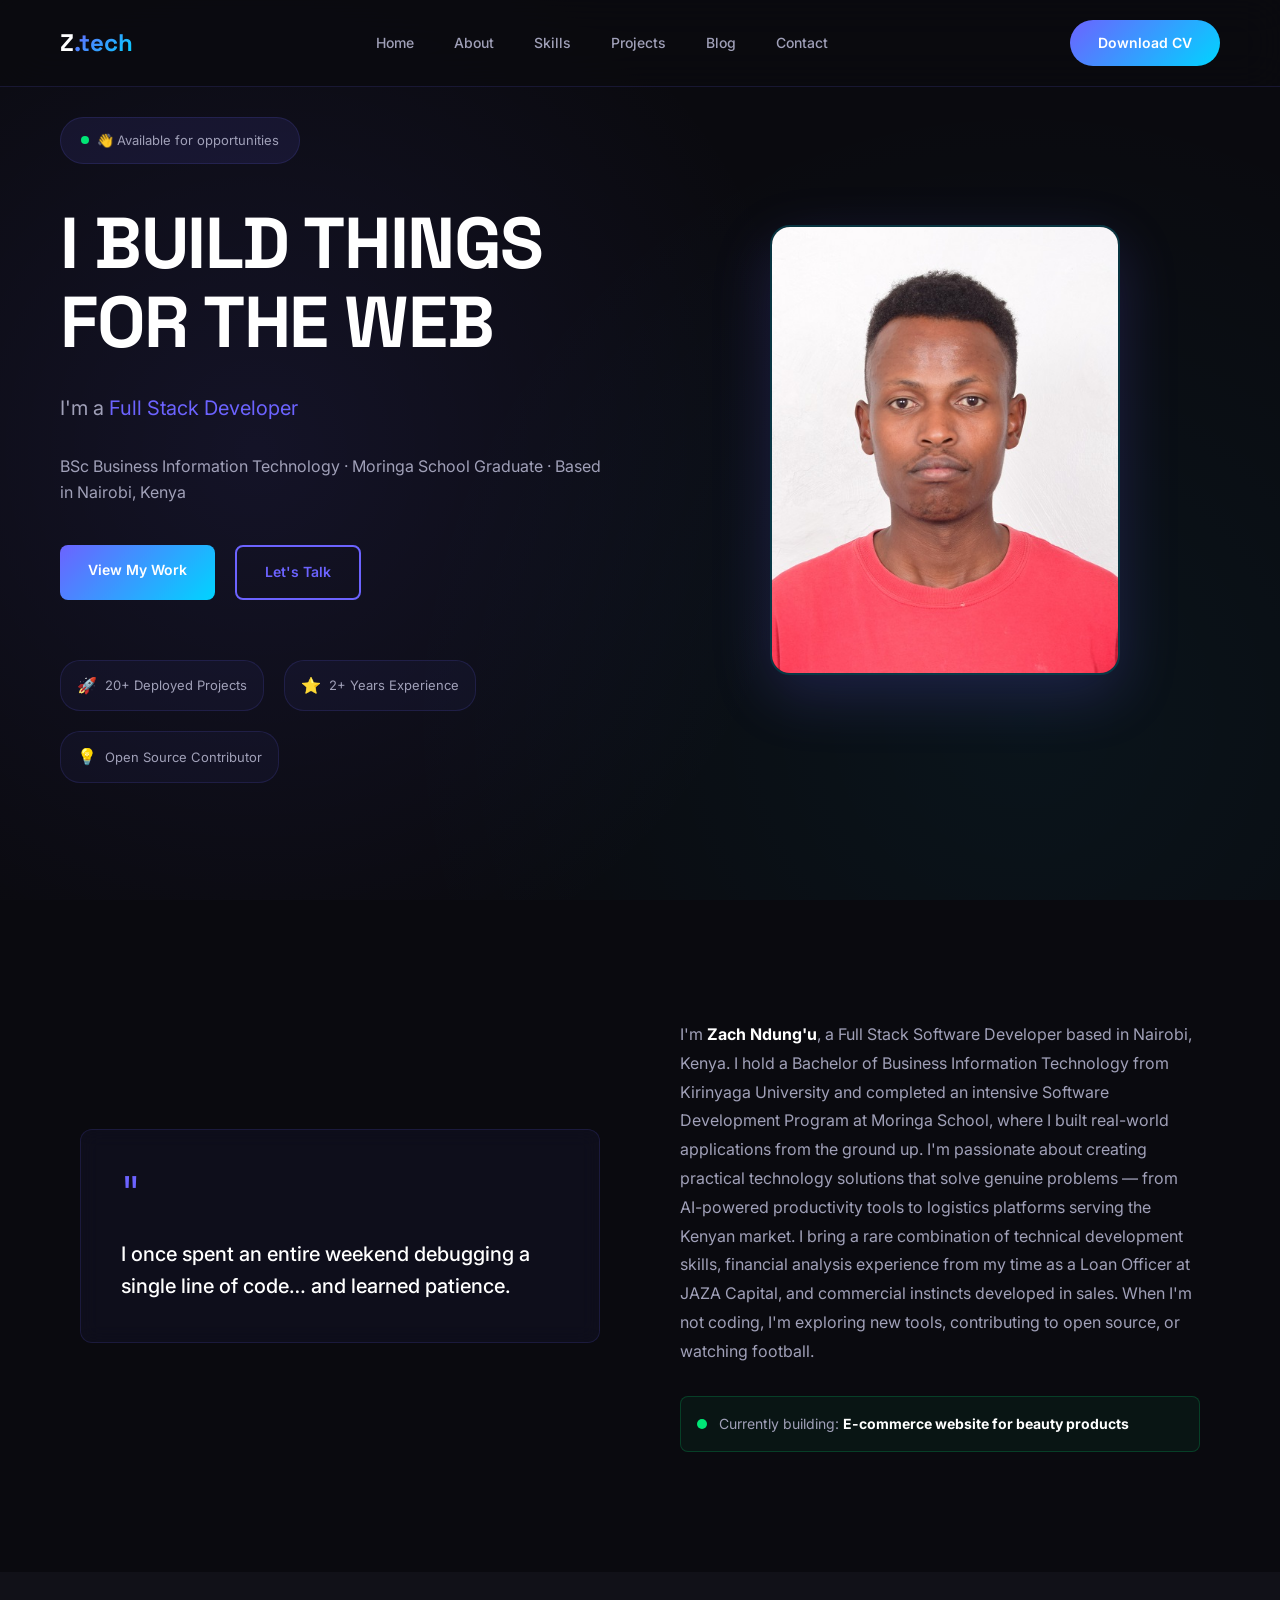
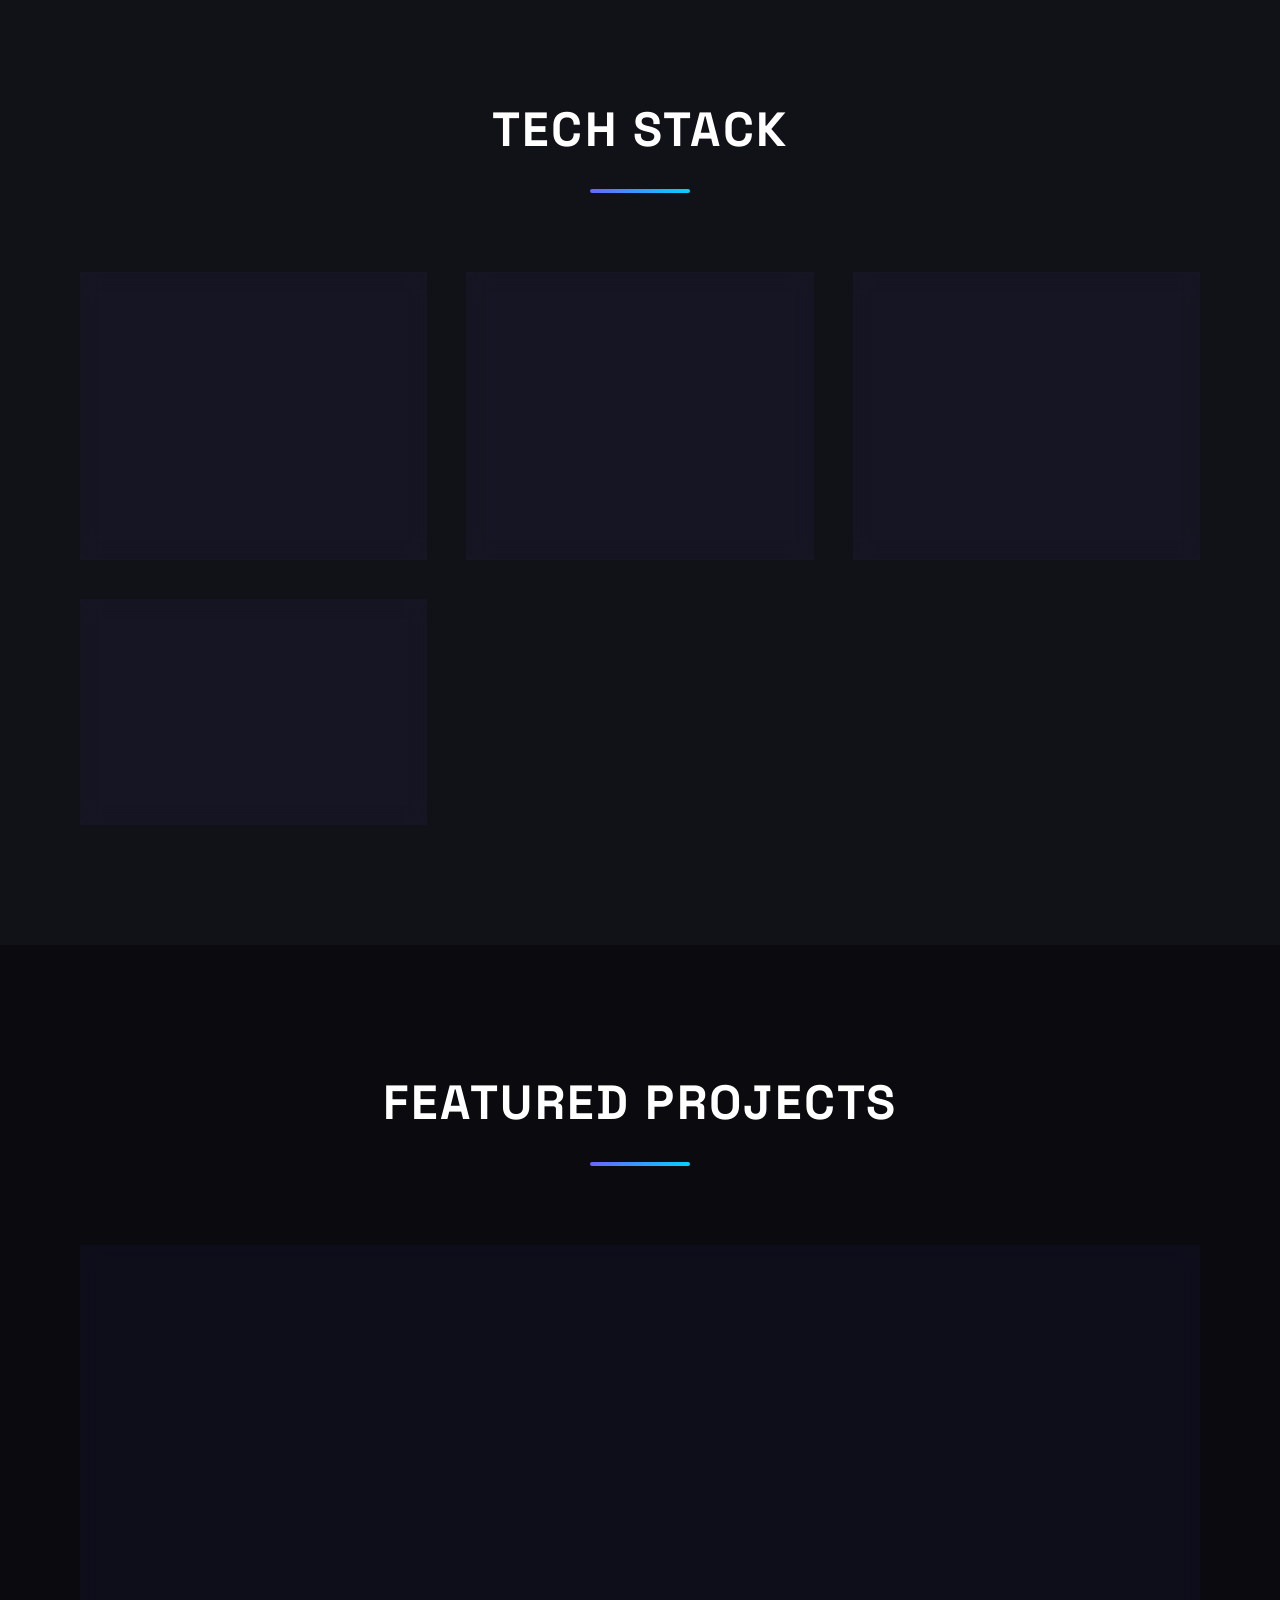
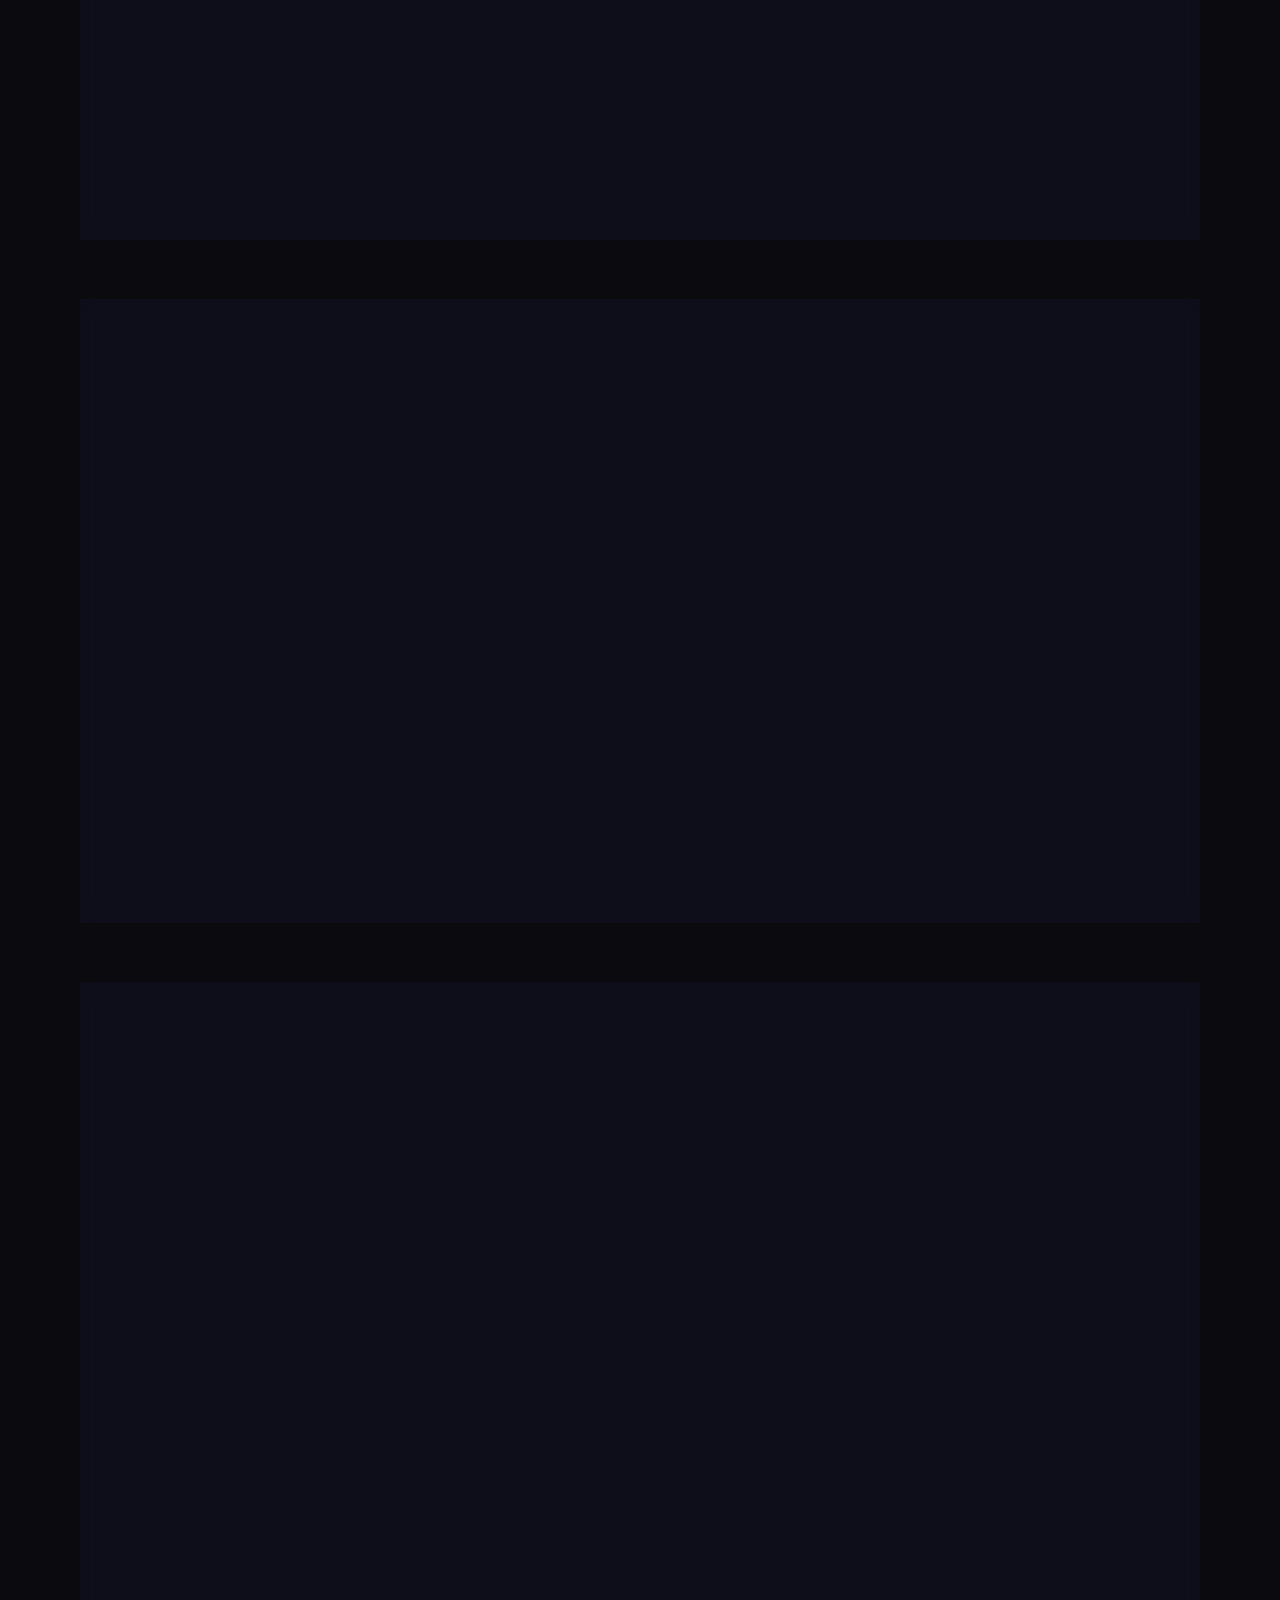
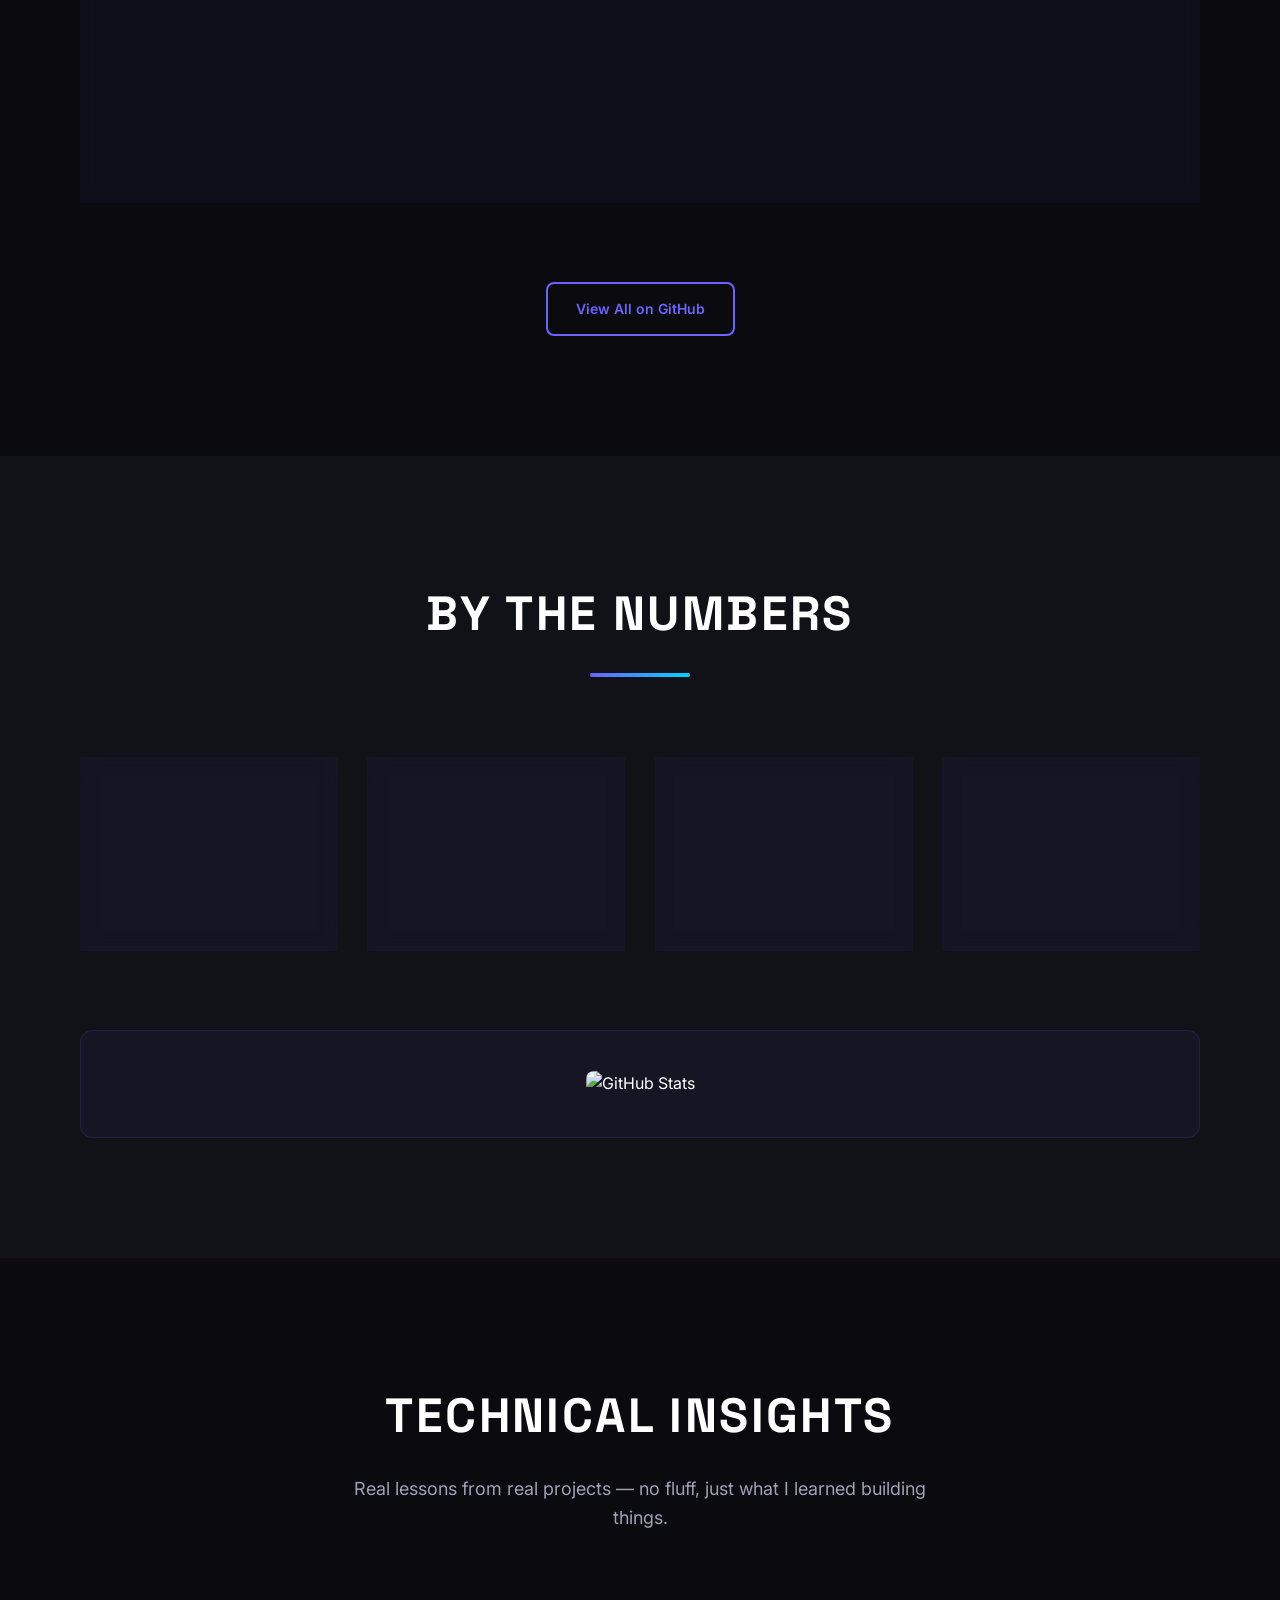
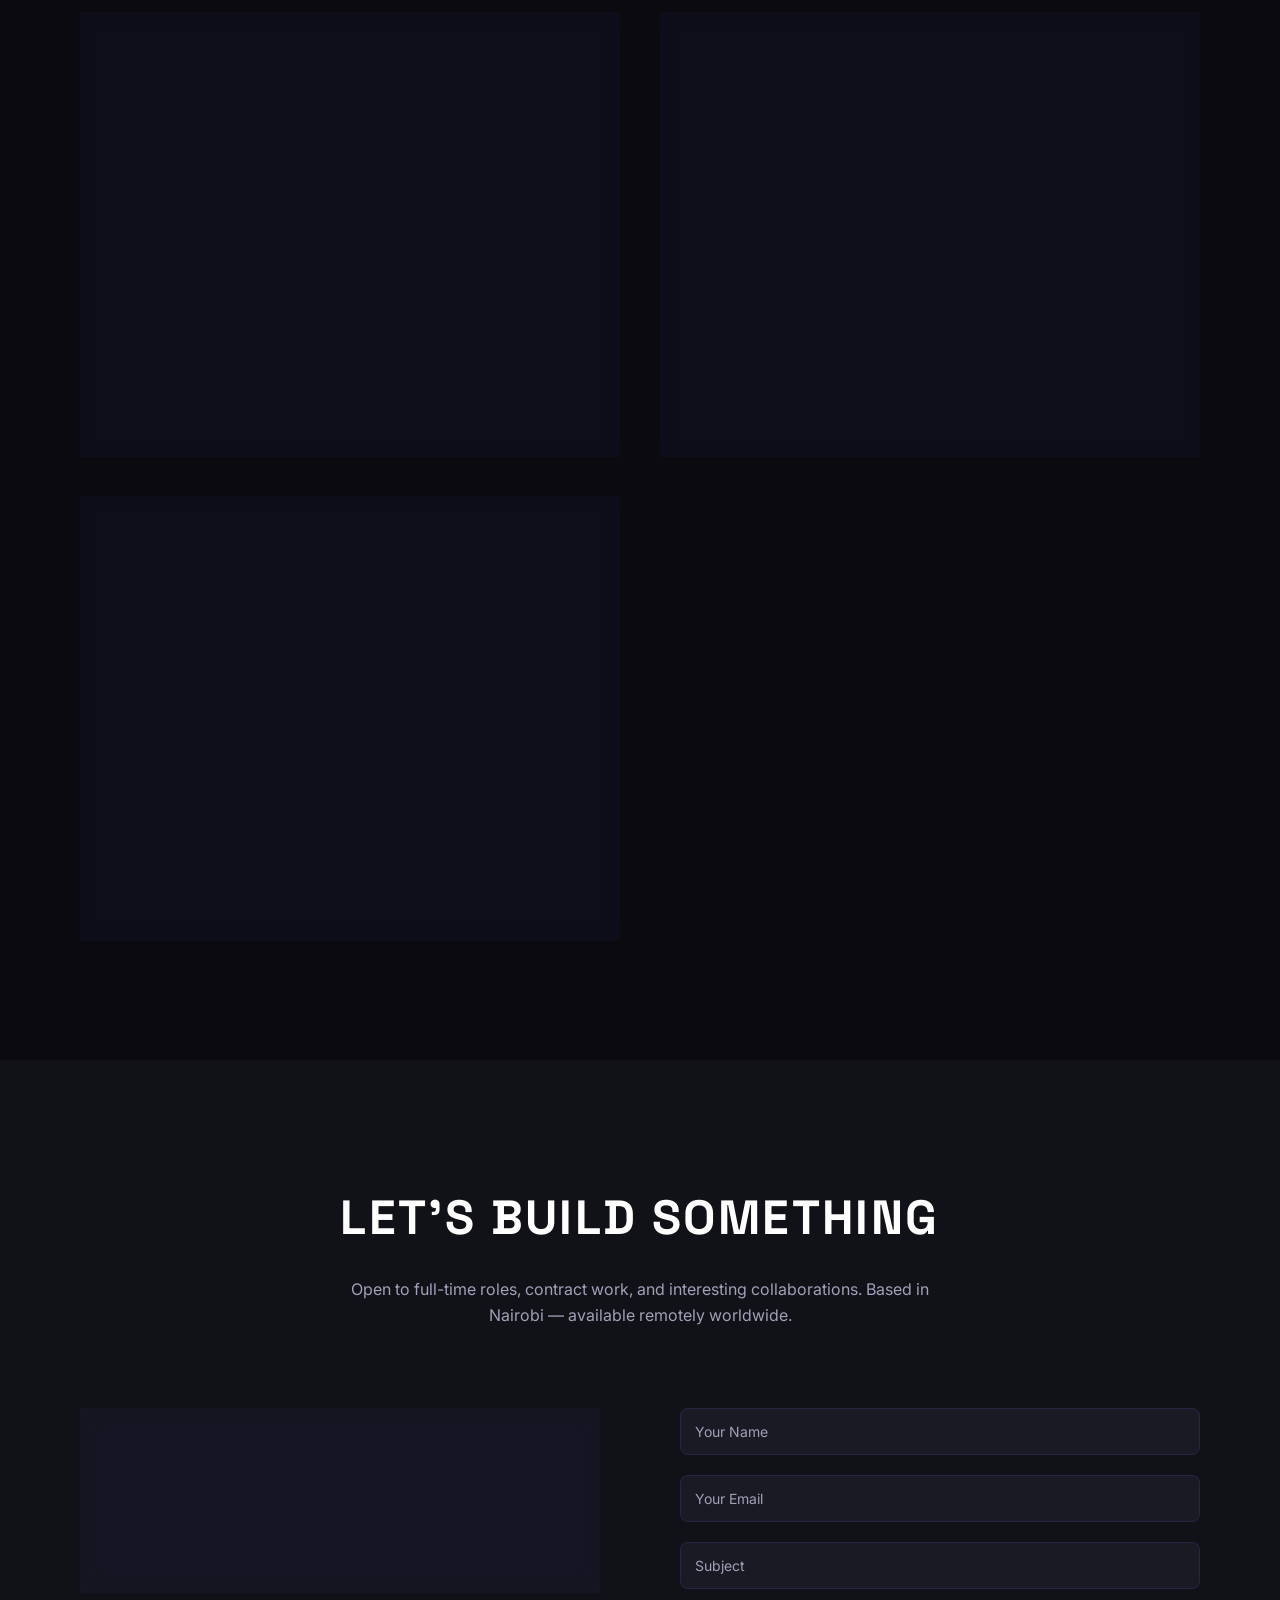
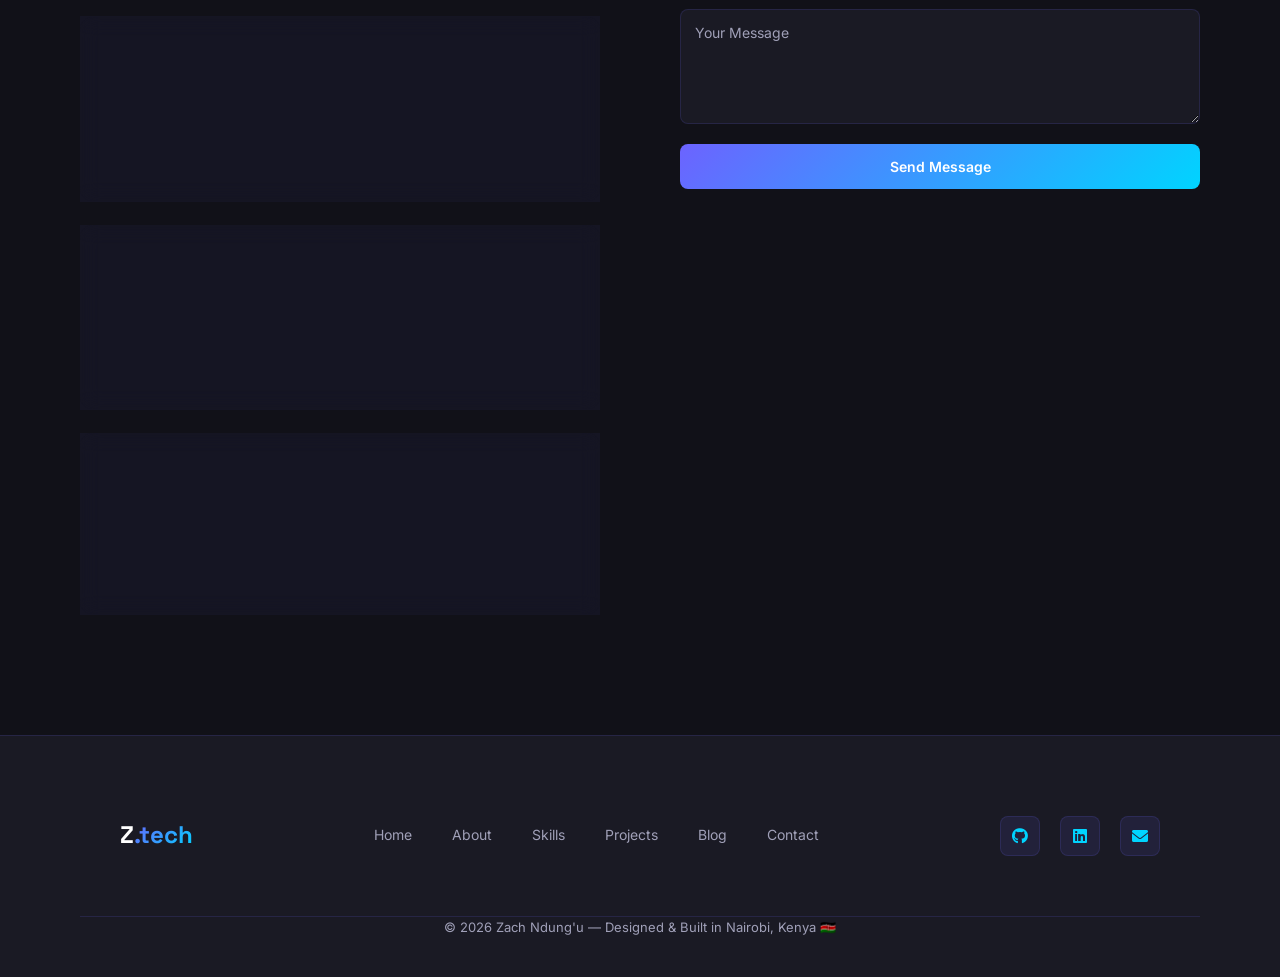
==== commit 4e7815fd: "modified files" ====
--- a/index.html
+++ b/index.html
@@ -68,7 +68,7 @@
                 <div class="hero-stats">
                     <div class="stat-pill">
                         <span class="stat-icon">🚀</span>
-                        <span>3 Deployed Projects</span>
+                        <span>20+ Deployed Projects</span>
                     </div>
                     <div class="stat-pill">
                         <span class="stat-icon">⭐</span>
@@ -360,7 +360,7 @@
             <div class="metrics-grid">
                 <!-- Stat Cards -->
                 <div class="metric-card">
-                    <div class="metric-value">3</div>
+                    <div class="metric-value">20+</div>
                     <div class="metric-label">Deployed Projects</div>
                 </div>
                 <div class="metric-card">
